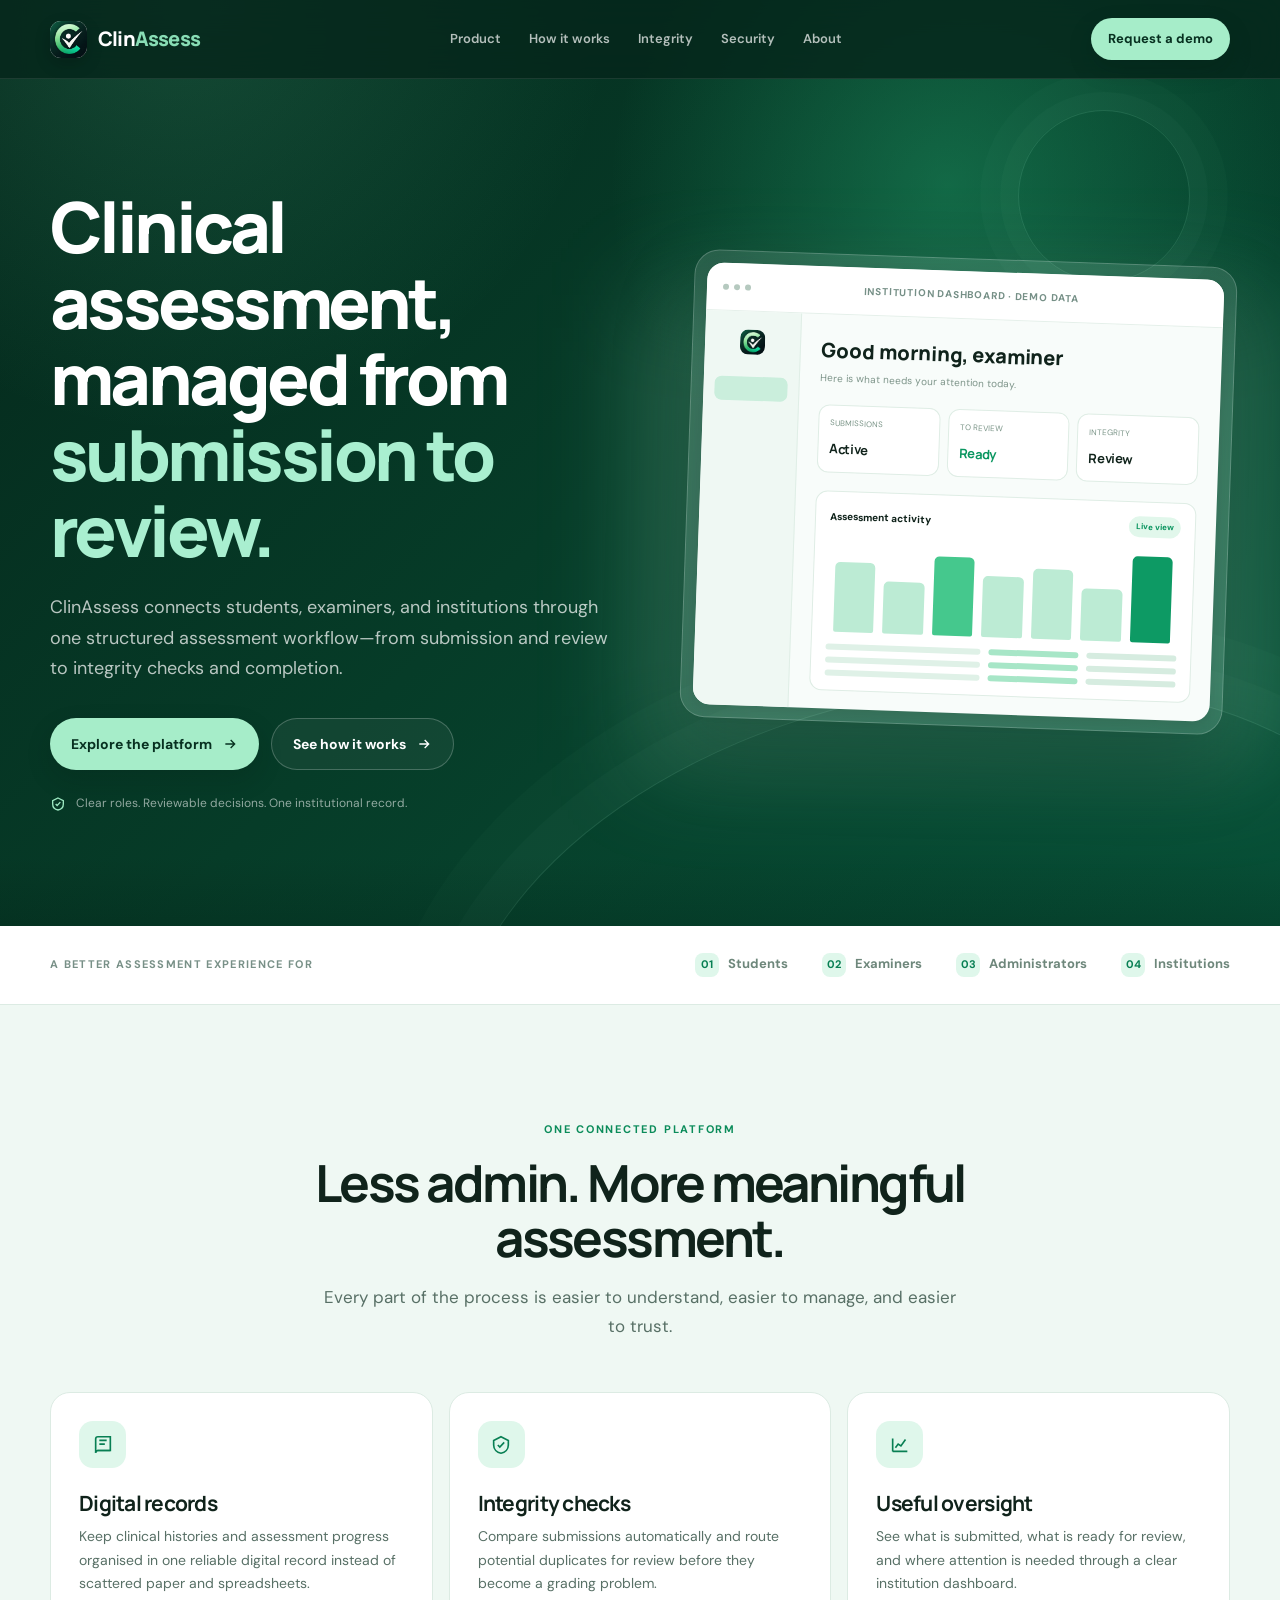
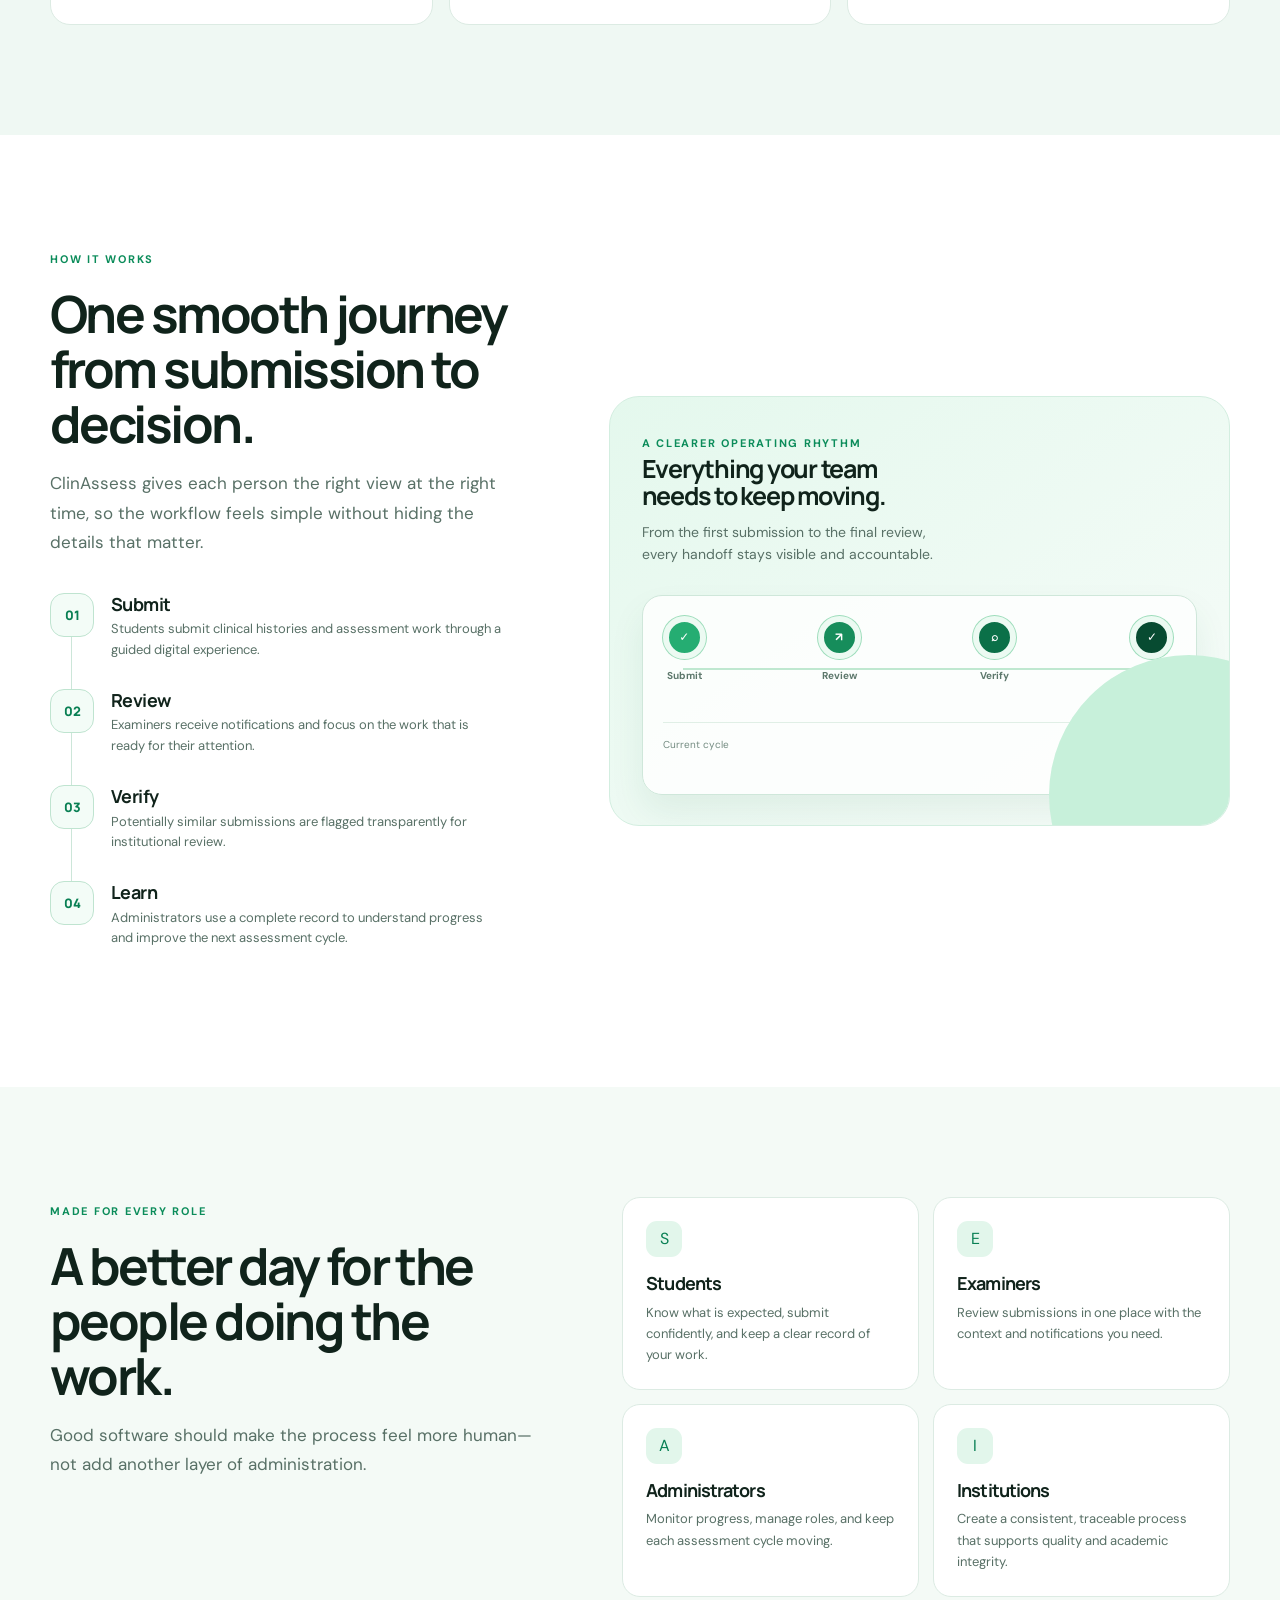
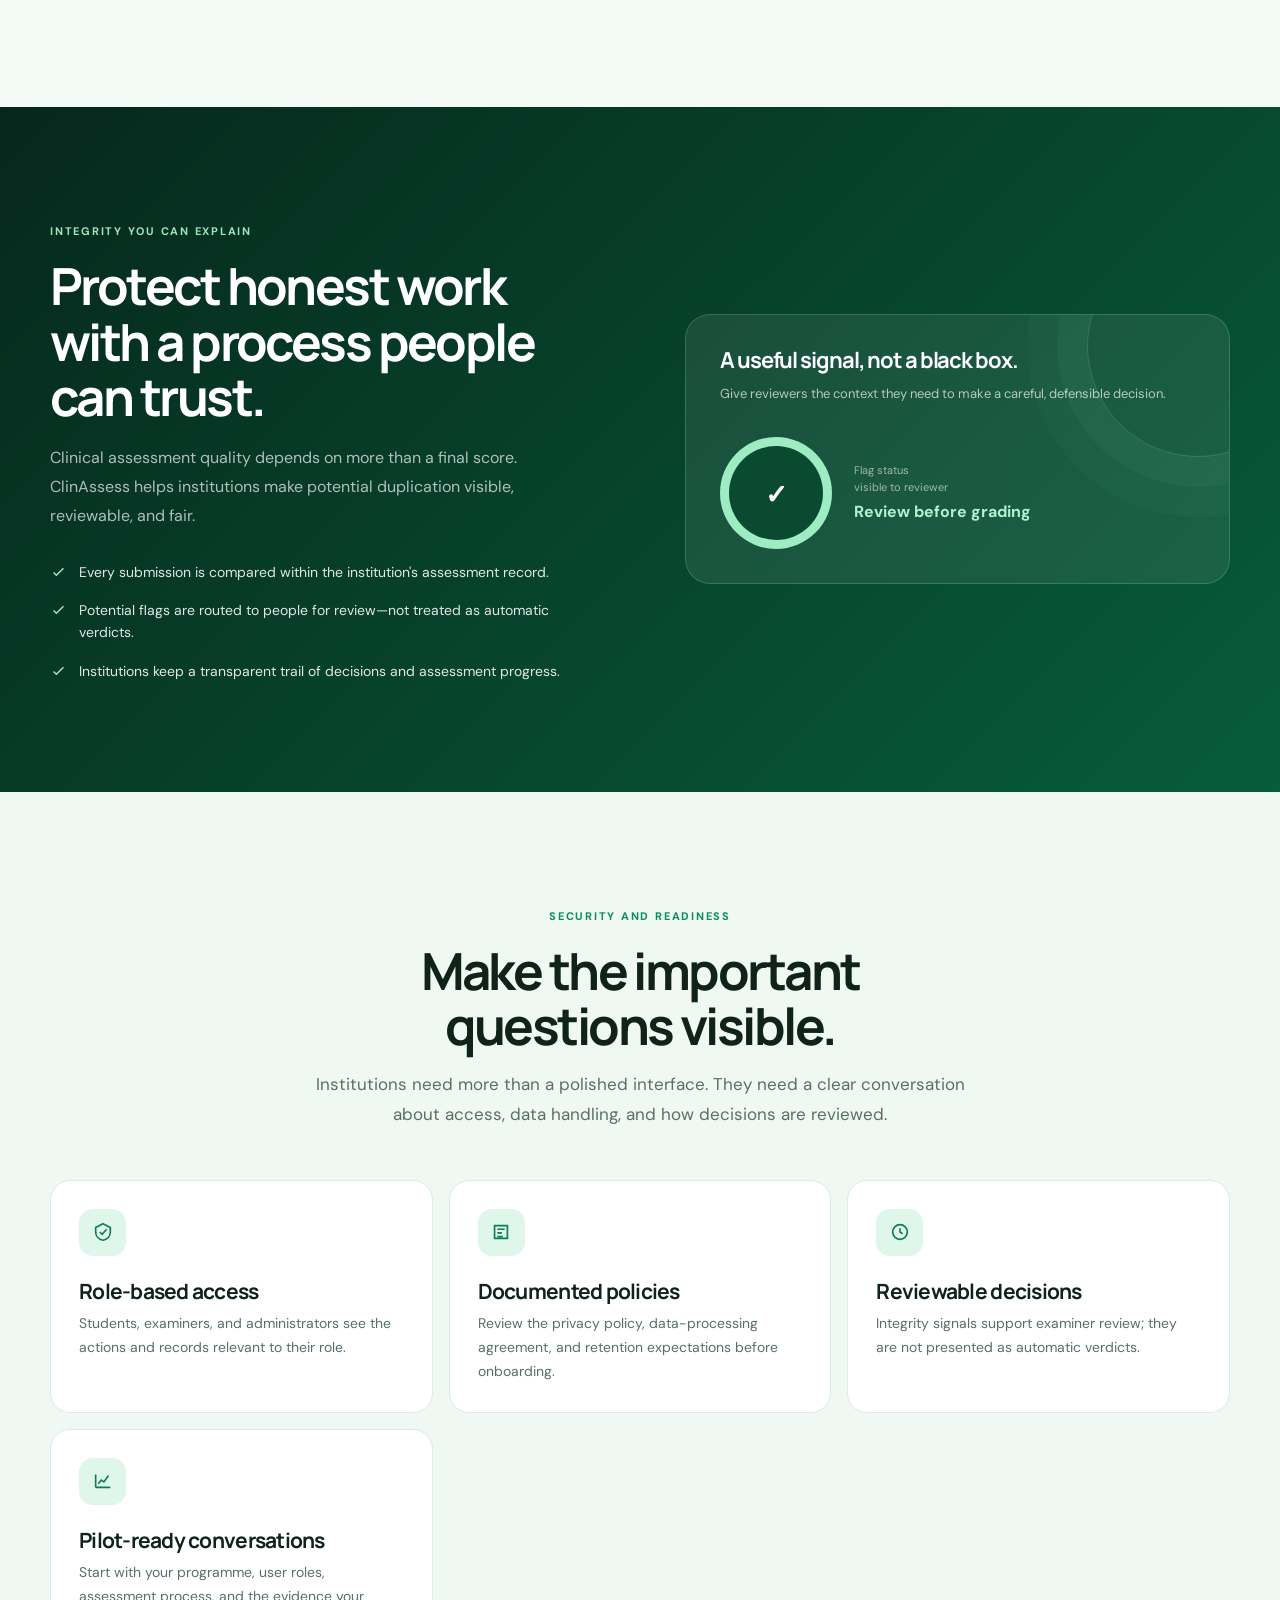
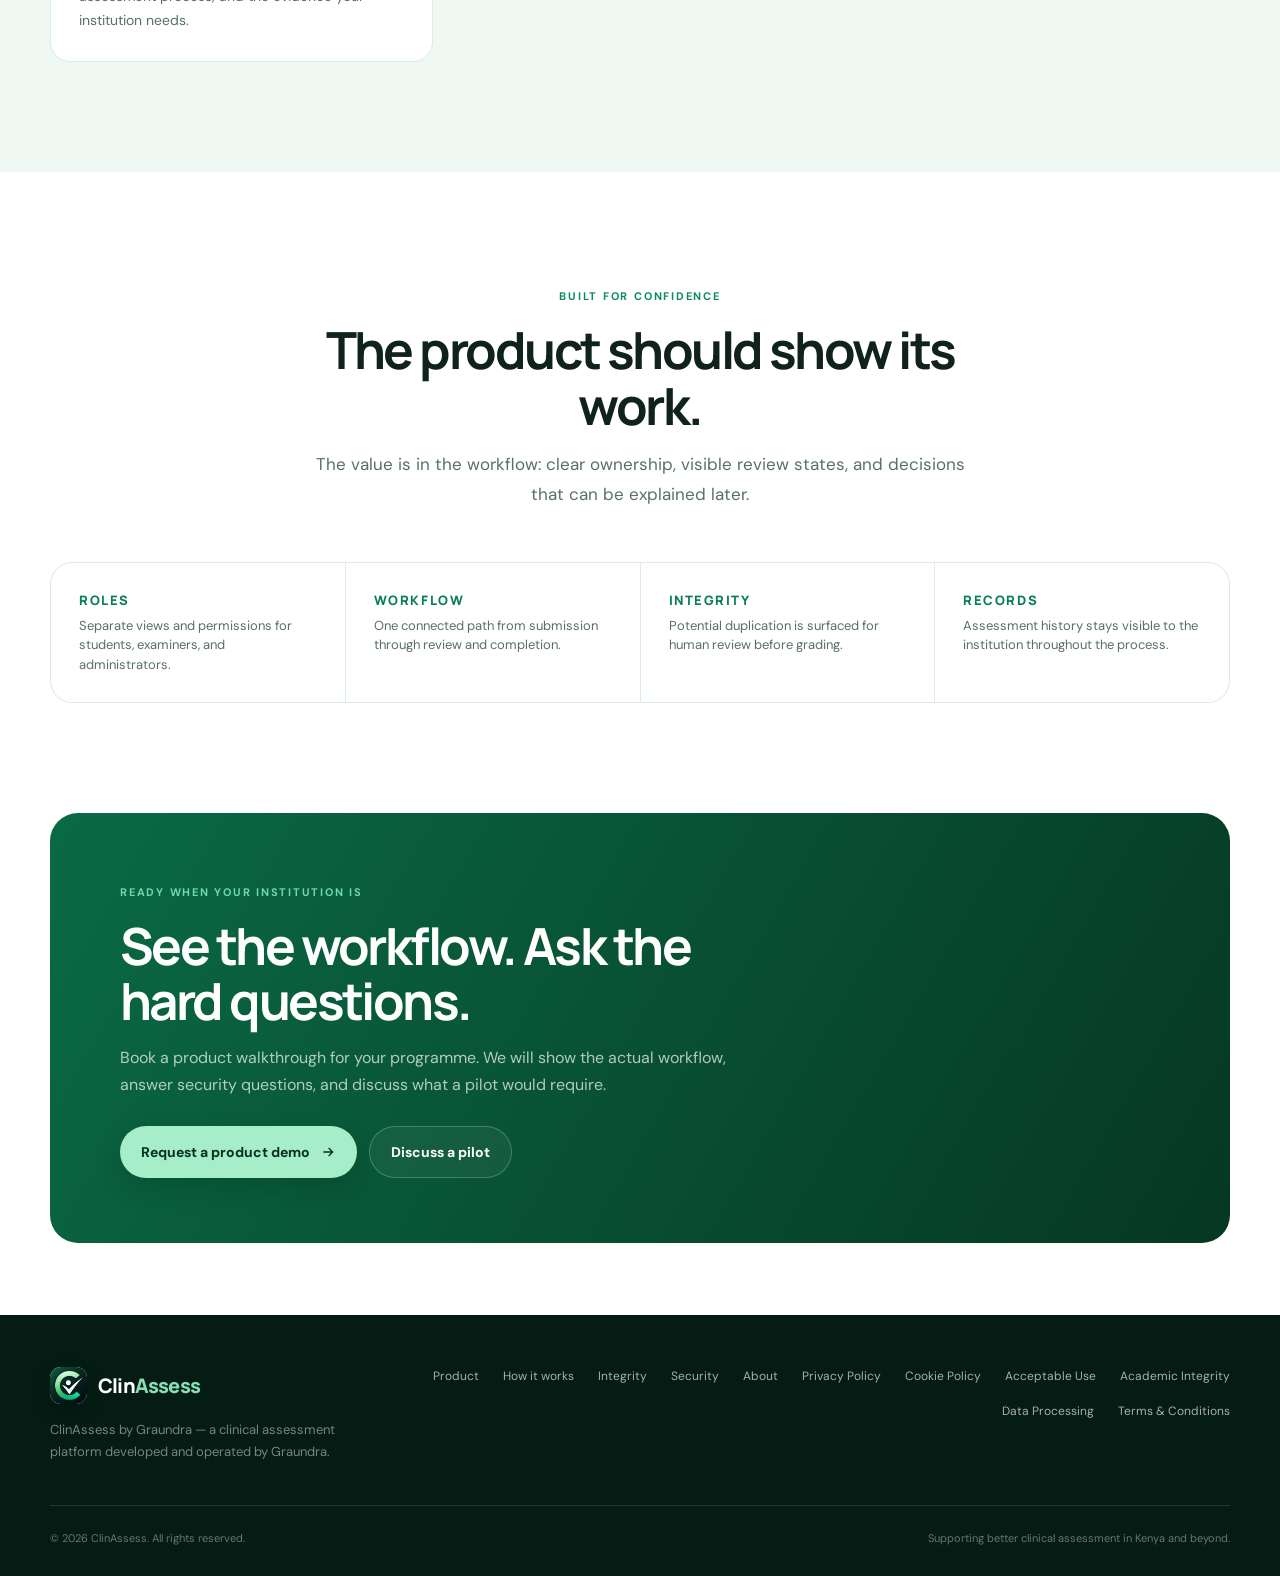
==== index.html @ c193cfe1 "Tighten CTA and clarify ClinAssess ownership" ====
<!doctype html>
<html lang="en">
<head>
  <meta charset="utf-8">
  <meta name="viewport" content="width=device-width, initial-scale=1">
  <meta name="theme-color" content="#06261b">
  <meta name="description" content="ClinAssess is a secure clinical assessment management system for institutions, examiners, and students.">
  <title>ClinAssess — Clinical assessment, managed with confidence</title>
  <link rel="preconnect" href="https://fonts.googleapis.com">
  <link rel="preconnect" href="https://fonts.gstatic.com" crossorigin>
  <link href="https://fonts.googleapis.com/css2?family=DM+Sans:wght@400;500;600;700&family=Manrope:wght@600;700;800&display=swap" rel="stylesheet">
  <style>
    :root{
      --ink:#10231b; --ink-soft:#587066; --green:#087f53; --green-dark:#06261b;
      --mint:#dff7eb; --mint-strong:#b9efd7; --cream:#f7fbf8; --paper:#ffffff;
      --line:#dcebe3; --orange:#f6a45b; --shadow:0 24px 70px rgba(6,38,27,.12);
      --max:1180px; --radius:24px;
    }
    *{box-sizing:border-box;margin:0;padding:0}
    html{scroll-behavior:smooth}
    body{font-family:'DM Sans',system-ui,sans-serif;color:var(--ink);background:var(--cream);line-height:1.6;-webkit-font-smoothing:antialiased;overflow-x:hidden}
    a{color:inherit;text-decoration:none} button{font:inherit} img{max-width:100%;display:block}
    .container{width:min(var(--max),calc(100% - 48px));margin:0 auto}
    .eyebrow{display:inline-flex;align-items:center;gap:9px;font-size:11px;line-height:1;font-weight:700;letter-spacing:.16em;text-transform:uppercase;color:#72d8ac}
    .eyebrow:before{display:none}
    .btn{display:inline-flex;align-items:center;justify-content:center;gap:10px;border:0;border-radius:999px;padding:14px 21px;font-size:14px;font-weight:700;cursor:pointer;transition:transform .2s ease,box-shadow .2s ease,background .2s ease}
    .btn:hover{transform:translateY(-2px)}
    .btn-primary{color:#073020;background:#a6edc9;box-shadow:0 10px 24px rgba(2,27,18,.18)}
    .btn-primary:hover{background:#c0f5da;box-shadow:0 14px 30px rgba(2,27,18,.24)}
    .btn-light{color:#0b3827;background:#fff;box-shadow:0 12px 28px rgba(2,27,18,.12)}
    .btn-light:hover{background:#effcf5}
    .btn-outline{color:#fff;border:1px solid rgba(255,255,255,.22);background:rgba(255,255,255,.05)}
    .btn-outline:hover{background:rgba(255,255,255,.12)}
    .arrow{width:16px;height:16px;transition:transform .2s ease}.btn:hover .arrow{transform:translateX(3px)}

    header{position:fixed;z-index:50;top:0;left:0;right:0;border-bottom:1px solid rgba(255,255,255,.09);background:rgba(6,38,27,.82);backdrop-filter:blur(18px);-webkit-backdrop-filter:blur(18px)}
    .nav{height:78px;display:flex;align-items:center;justify-content:space-between;gap:28px}
    .brand{display:flex;align-items:center;gap:11px;color:#fff;min-width:max-content}
    .brand-mark{width:37px;height:37px;border-radius:11px;overflow:hidden;background:#fff;box-shadow:0 6px 16px rgba(0,0,0,.18)}
    .brand-mark img{width:100%;height:100%;object-fit:cover}
    .brand-text{font-family:Manrope,sans-serif;font-size:20px;font-weight:800;letter-spacing:-.04em}
    .brand-text span{color:#88ddb5}
    .nav-links{display:flex;align-items:center;gap:28px;color:rgba(255,255,255,.7);font-size:13px;font-weight:600}
    .nav-links a{transition:color .15s ease}.nav-links a:hover{color:#fff}
    .nav-actions{display:flex;align-items:center;gap:12px}.nav-actions .btn{padding:11px 17px;font-size:13px}
    .menu-toggle{display:none;width:42px;height:42px;border:1px solid rgba(255,255,255,.16);border-radius:12px;background:transparent;color:#fff;cursor:pointer}

    .hero{position:relative;isolation:isolate;padding:170px 0 112px;min-height:730px;color:#fff;background:radial-gradient(circle at 74% 20%,rgba(36,166,111,.42),transparent 28%),radial-gradient(circle at 14% 0%,rgba(80,196,145,.2),transparent 30%),linear-gradient(135deg,#05271b 0%,#063c28 49%,#075037 100%);overflow:hidden}
    .hero:before{content:'';position:absolute;z-index:-1;inset:auto -12% -42% 35%;height:620px;border-radius:50%;border:1px solid rgba(165,241,205,.15);box-shadow:0 0 0 36px rgba(165,241,205,.025),0 0 0 72px rgba(165,241,205,.02);transform:rotate(-12deg)}
    .hero:after{content:'';position:absolute;z-index:-1;top:110px;right:7%;width:170px;height:170px;border:1px solid rgba(165,241,205,.14);border-radius:50%;box-shadow:0 0 0 18px rgba(165,241,205,.025),0 0 0 38px rgba(165,241,205,.018)}
    .hero-grid{display:grid;grid-template-columns:1.02fr .98fr;align-items:center;gap:72px}
    .hero-copy{max-width:620px}.hero-copy .pill{margin-bottom:26px}
    h1,h2,h3{font-family:Manrope,sans-serif;letter-spacing:-.05em;line-height:1.08}
    h1{margin:18px 0 24px;font-size:clamp(44px,5.5vw,76px);font-weight:800}
    .hero-copy h1 em{font-style:normal;color:#a9efd0}
    .hero-copy p{max-width:560px;color:rgba(255,255,255,.72);font-size:18px;line-height:1.7}
    .hero-actions{display:flex;flex-wrap:wrap;gap:12px;margin-top:34px}
    .hero-note{display:flex;align-items:center;gap:10px;margin-top:24px;color:rgba(255,255,255,.56);font-size:12px}.hero-note svg{color:#9de9c2}

    .dashboard-wrap{position:relative}.dashboard-glow{position:absolute;inset:8% -8% -8%;background:rgba(149,241,198,.25);filter:blur(50px);z-index:-1}
    .dashboard{position:relative;border:1px solid rgba(255,255,255,.2);border-radius:25px;padding:12px;background:rgba(255,255,255,.1);box-shadow:0 34px 80px rgba(0,0,0,.22);transform:rotate(2deg)}
    .dashboard-inner{border-radius:17px;overflow:hidden;background:#f8fcfa;color:var(--ink);box-shadow:0 4px 16px rgba(0,0,0,.12)}
    .dash-top{height:48px;display:flex;align-items:center;justify-content:space-between;padding:0 16px;background:#fff;border-bottom:1px solid #e5f0ea}.dash-dots{display:flex;gap:5px}.dash-dots i{width:6px;height:6px;border-radius:50%;background:#b5c9bf}.dash-title{font-size:10px;font-weight:700;color:#769087;letter-spacing:.08em;text-transform:uppercase}
    .dash-content{display:grid;grid-template-columns:96px 1fr;min-height:350px}.dash-side{padding:18px 11px;background:#eff8f3;border-right:1px solid #e0eee6}.dash-side .mini-logo{height:25px;width:25px;border-radius:8px;overflow:hidden;margin:0 auto 22px}.dash-side .mini-logo img{width:100%;height:100%;object-fit:cover}.dash-nav{display:grid;gap:8px}.dash-nav span{height:24px;border-radius:7px;background:transparent}.dash-nav span:first-child{background:#caeedc}.dash-main{padding:20px 20px 18px}.dash-greeting{font-family:Manrope;font-size:20px;font-weight:800;margin-bottom:4px}.dash-sub{font-size:10px;color:#7d9489}.dash-stats{display:grid;grid-template-columns:repeat(3,1fr);gap:8px;margin:18px 0}.dash-stat{padding:11px;border:1px solid #dfede5;border-radius:11px;background:#fff}.dash-stat small{display:block;font-size:8px;color:#7b9588;margin-bottom:6px}.dash-stat b{font-family:Manrope;font-size:20px}.dash-stat b.word{font-size:13px;letter-spacing:-.03em}.dash-stat b.green{color:#0a9660}.dash-panel{padding:14px;border:1px solid #dfede5;border-radius:12px;background:#fff}.panel-head{display:flex;justify-content:space-between;align-items:center;font-size:10px;font-weight:800}.panel-head span{font-size:8px;color:#0b9560;background:#e1f7eb;padding:4px 7px;border-radius:99px}.bar-chart{height:105px;display:flex;align-items:end;gap:9px;padding:15px 7px 0}.bar-chart i{display:block;flex:1;border-radius:5px 5px 2px 2px;background:#bcebd4}.bar-chart i:nth-child(2),.bar-chart i:nth-child(6){height:58%}.bar-chart i:nth-child(1),.bar-chart i:nth-child(5){height:78%}.bar-chart i:nth-child(3){height:88%;background:#45c88d}.bar-chart i:nth-child(4){height:68%}.bar-chart i:nth-child(7){height:96%;background:#0d9a64}.dash-table{display:grid;gap:7px;margin-top:12px}.dash-row{display:grid;grid-template-columns:1.2fr .7fr .7fr;gap:8px;align-items:center;font-size:8px;color:#6b8277}.dash-row b{height:6px;border-radius:99px;background:#dff1e7}.dash-row b:nth-child(2){background:#a7e6c7}.dash-row b:nth-child(3){background:#d6ece0}
    .hero-bottom{position:absolute;bottom:0;left:0;right:0;height:70px;background:linear-gradient(180deg,transparent,rgba(1,21,13,.2));pointer-events:none}

    .trust{padding:27px 0;background:#fff;border-bottom:1px solid var(--line)}.trust-row{display:flex;align-items:center;justify-content:space-between;gap:24px}.trust-label{font-size:11px;color:#789087;font-weight:700;letter-spacing:.12em;text-transform:uppercase}.trust-items{display:flex;align-items:center;gap:34px;color:#6e877b;font-size:13px;font-weight:700}.trust-item{display:flex;align-items:center;gap:9px}.trust-item span{width:24px;height:24px;border-radius:8px;display:grid;place-items:center;background:var(--mint);color:var(--green);font-size:11px}

    section{padding:110px 0}.section-head{max-width:650px}.section-head.center{margin:0 auto;text-align:center}.section-head h2{margin:15px 0 17px;font-size:clamp(34px,4vw,54px)}.section-head p{color:var(--ink-soft);font-size:17px;line-height:1.75}
    .soft-section{background:#eff8f3}.feature-grid{display:grid;grid-template-columns:repeat(3,1fr);gap:16px;margin-top:50px}.feature-card{padding:28px;border:1px solid var(--line);border-radius:20px;background:#fff;transition:transform .2s ease,box-shadow .2s ease}.feature-card:hover{transform:translateY(-5px);box-shadow:var(--shadow)}.icon-box{width:47px;height:47px;display:grid;place-items:center;border-radius:14px;background:var(--mint);color:var(--green);margin-bottom:24px}.feature-card h3{font-size:21px;margin-bottom:10px;letter-spacing:-.035em}.feature-card p{color:var(--ink-soft);font-size:14px;line-height:1.7}

    .workflow{background:#fff}.workflow-layout{display:grid;grid-template-columns:.86fr 1.14fr;gap:90px;align-items:center}.step-list{display:grid;gap:0;margin-top:35px}.step{display:grid;grid-template-columns:44px 1fr;gap:17px;position:relative;padding:0 0 28px}.step:not(:last-child):before{content:'';position:absolute;top:44px;left:21px;width:1px;height:calc(100% - 28px);background:#cce6d9}.step-number{width:44px;height:44px;border:1px solid #bfe4d0;border-radius:14px;display:grid;place-items:center;color:var(--green);font-family:Manrope;font-size:13px;font-weight:800;background:#f3fcf7;z-index:1}.step h3{font-size:18px;letter-spacing:-.03em;margin:2px 0 5px}.step p{font-size:13px;color:var(--ink-soft);max-width:390px}.workflow-card{position:relative;min-height:430px;padding:32px;border-radius:30px;background:linear-gradient(145deg,#e4f8ed,#f7fcf9);border:1px solid #d3eee0;overflow:hidden}.workflow-card:after{content:'';position:absolute;width:280px;height:280px;border-radius:50%;right:-100px;bottom:-110px;background:#c7f0da}.workflow-card h3{font-size:25px;max-width:280px;position:relative;z-index:1}.workflow-card p{max-width:315px;color:var(--ink-soft);font-size:14px;position:relative;z-index:1;margin-top:12px}.process-visual{position:absolute;left:32px;right:32px;bottom:30px;height:200px;border:1px solid #cfe7da;border-radius:20px;background:rgba(255,255,255,.82);padding:20px;box-shadow:0 18px 35px rgba(28,106,69,.08)}.process-line{position:absolute;left:40px;right:40px;top:72px;height:2px;background:#bfe8d0}.process-nodes{display:flex;justify-content:space-between;position:relative}.process-node{display:grid;justify-items:center;gap:9px;font-size:10px;font-weight:700;color:#5c776b}.node-dot{width:43px;height:43px;border-radius:50%;border:6px solid #ecfaf2;background:#25ad72;box-shadow:0 0 0 1px #9dddbb;display:grid;place-items:center;color:#fff;font-size:12px}.process-node:nth-child(2) .node-dot{background:#168d5b}.process-node:nth-child(3) .node-dot{background:#0b7048}.process-node:nth-child(4) .node-dot{background:#074b31}.process-note{display:flex;justify-content:space-between;gap:10px;margin-top:38px;padding-top:14px;border-top:1px solid #e0efe6;color:#738b80;font-size:10px}.process-note b{color:#0c8858}

    .roles{background:#f4faf6}.role-layout{display:grid;grid-template-columns:.9fr 1.1fr;gap:75px;align-items:start}.role-grid{display:grid;grid-template-columns:repeat(2,1fr);gap:14px}.role-card{padding:23px;border-radius:18px;background:#fff;border:1px solid var(--line)}.role-card .role-icon{width:36px;height:36px;border-radius:11px;display:grid;place-items:center;background:#e2f6eb;color:var(--green);margin-bottom:17px}.role-card h3{font-size:18px;margin-bottom:8px}.role-card p{font-size:13px;color:var(--ink-soft);line-height:1.65}

    .integrity{color:#fff;background:linear-gradient(135deg,#06281c,#075c3c)}.integrity .eyebrow{color:#9ce8bd}.integrity-layout{display:grid;grid-template-columns:1fr 1fr;gap:90px;align-items:center}.integrity h2{font-size:clamp(35px,4vw,55px);margin:16px 0 20px}.integrity p{color:rgba(255,255,255,.68);font-size:16px;line-height:1.8}.check-list{display:grid;gap:16px;margin-top:30px}.check-list li{display:flex;align-items:flex-start;gap:12px;color:rgba(255,255,255,.88);font-size:14px}.check-list svg{flex:0 0 auto;color:#9eebc1;margin-top:3px}.integrity-card{position:relative;padding:34px;border:1px solid rgba(178,241,207,.2);border-radius:25px;background:rgba(255,255,255,.08);overflow:hidden}.integrity-card:before{content:'';position:absolute;right:-80px;top:-80px;width:220px;height:220px;border:1px solid rgba(178,241,207,.2);border-radius:50%;box-shadow:0 0 0 30px rgba(178,241,207,.035),0 0 0 60px rgba(178,241,207,.025)}.integrity-card h3{font-size:22px;position:relative}.integrity-card p{font-size:13px;margin-top:9px;position:relative}.integrity-score{display:flex;align-items:center;gap:22px;margin-top:32px;position:relative}.score-ring{width:112px;height:112px;border-radius:50%;display:grid;place-items:center;background:#9eecc2;position:relative}.score-ring:after{content:'';position:absolute;inset:9px;border-radius:50%;background:#0a4a31}.score-ring b{position:relative;z-index:1;font:800 27px Manrope}.integrity-score small{display:block;color:rgba(255,255,255,.58);font-size:11px;line-height:1.5}.integrity-score strong{display:block;color:#b4f1d1;font-size:16px;margin-top:4px}

    .stats{background:#fff}.stats-grid{display:grid;grid-template-columns:repeat(4,1fr);gap:1px;margin-top:52px;border:1px solid var(--line);border-radius:22px;overflow:hidden;background:var(--line)}.stat{padding:28px;background:#fff}.stat b{display:block;font:800 35px Manrope;color:var(--green);letter-spacing:-.06em;margin-bottom:7px}.stat b.stat-label{font-size:13px;letter-spacing:.12em}.stat span{display:block;color:var(--ink-soft);font-size:13px;line-height:1.5}
    .cta{padding:0 0 110px;background:#fff}.cta-panel{position:relative;overflow:hidden;border-radius:28px;padding:65px 70px;background:linear-gradient(120deg,#0a6a45,#063723);color:#fff}.cta-panel:after{content:'';position:absolute;width:400px;height:400px;border-radius:50%;right:-120px;top:-230px;border:1px solid rgba(166,239,202,.2);box-shadow:0 0 0 35px rgba(166,239,202,.03),0 0 0 70px rgba(166,239,202,.025)}.cta-content{position:relative;z-index:1;max-width:640px}.cta h2{font-size:clamp(34px,4vw,54px);margin:14px 0 16px}.cta p{color:rgba(255,255,255,.69);font-size:16px;line-height:1.7}.cta .hero-actions{margin-top:27px}

    footer{padding:52px 0 28px;color:rgba(255,255,255,.65);background:#041c13}.footer-top{display:flex;align-items:flex-start;justify-content:space-between;gap:40px;padding-bottom:42px;border-bottom:1px solid rgba(255,255,255,.12)}.footer-brand{max-width:285px}.footer-brand .brand{margin-bottom:15px}.footer-brand p{font-size:13px;line-height:1.7;color:rgba(255,255,255,.46)}.footer-links{display:flex;flex-wrap:wrap;justify-content:flex-end;gap:16px 24px;font-size:12px}.footer-links a:hover{color:#fff}.footer-bottom{display:flex;justify-content:space-between;gap:20px;padding-top:24px;font-size:11px;color:rgba(255,255,255,.4)}

    .modal-backdrop{position:fixed;z-index:100;inset:0;display:none;align-items:center;justify-content:center;padding:20px;background:rgba(1,13,8,.72);backdrop-filter:blur(8px)}.modal-backdrop.open{display:flex}.modal{width:min(480px,100%);padding:30px;border-radius:25px;background:#fff;box-shadow:0 30px 90px rgba(0,0,0,.3);position:relative}.modal-close{position:absolute;right:17px;top:17px;width:32px;height:32px;border:0;border-radius:50%;background:#eef6f1;color:#527466;cursor:pointer}.modal h2{font-size:27px;padding-right:30px}.modal-sub{color:var(--ink-soft);font-size:13px;margin-top:8px}.inst-list{list-style:none;display:grid;gap:10px;margin-top:22px}.inst-option{display:flex;align-items:center;gap:13px;width:100%;padding:13px;border:1px solid var(--line);border-radius:15px;background:#fff;text-align:left;cursor:pointer;transition:border-color .2s,box-shadow .2s,transform .2s}.inst-option:hover{border-color:#8cd7b0;box-shadow:0 10px 25px rgba(12,127,83,.12);transform:translateY(-2px)}.inst-logo{width:44px;height:44px;border-radius:12px;overflow:hidden;background:var(--mint);flex:0 0 auto}.inst-logo img{width:100%;height:100%;object-fit:cover}.inst-info{display:grid;gap:3px;flex:1}.inst-name{font-weight:800;font-size:14px}.inst-meta{font-size:11px;color:var(--ink-soft)}.pilot{width:max-content;padding:3px 7px;border-radius:99px;background:#e3f8ec;color:#0b8656;font-size:9px;font-weight:800;letter-spacing:.04em;text-transform:uppercase}.inst-arrow{color:#5c8773}.modal-note{margin-top:17px;color:#8a9d94;font-size:11px;line-height:1.5}
    .reveal{opacity:0;transform:translateY(18px);transition:opacity .7s ease,transform .7s ease}.reveal.visible{opacity:1;transform:none}
    @media (max-width:900px){.nav-links{gap:16px}.hero-grid,.workflow-layout,.role-layout,.integrity-layout{grid-template-columns:1fr;gap:55px}.hero{padding-top:145px}.hero-copy{max-width:700px}.dashboard{max-width:680px;margin:0 auto}.role-layout{gap:35px}.integrity-card{max-width:650px}.stats-grid{grid-template-columns:repeat(2,1fr)}}
    @media (max-width:700px){.container{width:min(var(--max),calc(100% - 34px))}.nav{height:70px}.nav-links,.nav-actions{display:none}.menu-toggle{display:grid;place-items:center}.nav.open .nav-links{display:grid;position:absolute;left:17px;right:17px;top:78px;padding:18px;border-radius:18px;background:#073622;border:1px solid rgba(255,255,255,.14);box-shadow:0 22px 42px rgba(0,0,0,.22)}.nav.open .nav-actions{display:flex;position:absolute;left:17px;right:17px;top:243px;padding:0 18px 18px;border-radius:0 0 18px 18px;background:#073622;border:1px solid rgba(255,255,255,.14);border-top:0}.hero{padding:124px 0 80px;min-height:0}.hero-copy p{font-size:16px}.hero-actions{display:grid}.hero-actions .btn{width:100%}.dashboard{transform:none;padding:7px}.dash-content{grid-template-columns:66px 1fr;min-height:270px}.dash-side{padding:14px 8px}.dash-main{padding:14px}.dash-greeting{font-size:15px}.dash-stats{margin:12px 0}.dash-stat{padding:8px}.dash-stat b{font-size:15px}.bar-chart{height:78px;gap:5px}.process-visual{left:16px;right:16px;padding:13px}.workflow-card{min-height:405px;padding:24px}.feature-grid,.role-grid{grid-template-columns:1fr}.feature-grid{margin-top:32px}.trust-row{align-items:flex-start;flex-direction:column}.trust-items{flex-wrap:wrap;gap:14px 22px}.trust{padding:22px 0}.section-head p{font-size:15px}.section-head h2{font-size:36px}.workflow-layout,.integrity-layout{gap:35px}.stats-grid{grid-template-columns:1fr 1fr}.stat{padding:20px}.stat b{font-size:28px}.cta{padding-bottom:75px}.cta-panel{padding:38px 25px}.footer-top,.footer-bottom{flex-direction:column}.footer-links{justify-content:flex-start}.footer-bottom{gap:9px}.modal{padding:25px}.integrity-score{gap:15px}}
  .cta-panel:after{display:none}.cta-panel,.cta-content{min-height:0}.cta{padding-bottom:72px}
  </style>
</head>
<body>
  <header>
    <nav class="nav container" id="siteNav">
      <a class="brand" href="/" aria-label="ClinAssess home">
        <span class="brand-mark"><img src="cms-logo.jpg" alt=""></span>
        <span class="brand-text">Clin<span>Assess</span></span>
      </a>
      <div class="nav-links" aria-label="Primary navigation">
        <a href="/product">Product</a><a href="/how-it-works">How it works</a><a href="/integrity">Integrity</a><a href="/security">Security</a><a href="/about">About</a>
      </div>
      <div class="nav-actions"><a class="btn btn-primary" href="mailto:hello@graundra.com?subject=ClinAssess%20-%20Request%20Access">Request a demo</a></div>
      <button class="menu-toggle" id="menuToggle" aria-label="Open navigation" aria-expanded="false"><svg width="20" height="20" viewBox="0 0 24 24" fill="none" stroke="currentColor" stroke-width="2"><path d="M4 7h16M4 12h16M4 17h16"/></svg></button>
    </nav>
  </header>

  <main>
    <section class="hero">
      <div class="container hero-grid">
        <div class="hero-copy reveal">
          <h1>Clinical assessment, managed from <em>submission to review.</em></h1>
          <p>ClinAssess connects students, examiners, and institutions through one structured assessment workflow—from submission and review to integrity checks and completion.</p>
          <div class="hero-actions"><a class="btn btn-primary" href="/product">Explore the platform <svg class="arrow" viewBox="0 0 24 24" fill="none" stroke="currentColor" stroke-width="2"><path d="M5 12h13M13 6l6 6-6 6"/></svg></a><a class="btn btn-outline" href="/how-it-works">See how it works <svg class="arrow" viewBox="0 0 24 24" fill="none" stroke="currentColor" stroke-width="2"><path d="M5 12h13M13 6l6 6-6 6"/></svg></a></div>
          <div class="hero-note"><svg width="16" height="16" viewBox="0 0 24 24" fill="none" stroke="currentColor" stroke-width="2"><path d="M12 3l8 4v5c0 4.8-3.4 8.2-8 9-4.6-.8-8-4.2-8-9V7l8-4Z"/><path d="m8.5 12 2.2 2.2 4.8-5"/></svg> Clear roles. Reviewable decisions. One institutional record.</div>
        </div>
        <div class="dashboard-wrap reveal">
          <div class="dashboard-glow"></div>
          <div class="dashboard"><div class="dashboard-inner">
            <div class="dash-top"><div class="dash-dots"><i></i><i></i><i></i></div><div class="dash-title">Institution dashboard · Demo data</div><span style="width:16px"></span></div>
            <div class="dash-content"><aside class="dash-side"><div class="mini-logo"><img src="cms-logo.jpg" alt=""></div><div class="dash-nav"><span></span><span></span><span></span><span></span><span></span></div></aside>
              <div class="dash-main"><div class="dash-greeting">Good morning, examiner</div><div class="dash-sub">Here is what needs your attention today.</div><div class="dash-stats"><div class="dash-stat"><small>SUBMISSIONS</small><b class="word">Active</b></div><div class="dash-stat"><small>TO REVIEW</small><b class="green word">Ready</b></div><div class="dash-stat"><small>INTEGRITY</small><b class="word">Review</b></div></div><div class="dash-panel"><div class="panel-head">Assessment activity <span>Live view</span></div><div class="bar-chart"><i></i><i></i><i></i><i></i><i></i><i></i><i></i></div><div class="dash-table"><div class="dash-row"><b></b><b></b><b></b></div><div class="dash-row"><b></b><b></b><b></b></div><div class="dash-row"><b></b><b></b><b></b></div></div></div></div>
            </div>
          </div></div>
        </div>
      </div><div class="hero-bottom"></div>
    </section>

    <div class="trust"><div class="container trust-row"><span class="trust-label">A better assessment experience for</span><div class="trust-items"><div class="trust-item"><span>01</span> Students</div><div class="trust-item"><span>02</span> Examiners</div><div class="trust-item"><span>03</span> Administrators</div><div class="trust-item"><span>04</span> Institutions</div></div></div></div>

    <section class="soft-section" id="platform"><div class="container"><div class="section-head center reveal"><span class="eyebrow" style="color:#0b8c5a">One connected platform</span><h2>Less admin. More meaningful assessment.</h2><p>Every part of the process is easier to understand, easier to manage, and easier to trust.</p></div><div class="feature-grid">
      <article class="feature-card reveal"><div class="icon-box"><svg width="22" height="22" viewBox="0 0 24 24" fill="none" stroke="currentColor" stroke-width="1.8"><path d="M4 5.5A2.5 2.5 0 0 1 6.5 3H20v15H6.5A2.5 2.5 0 0 0 4 20.5v-15Z"/><path d="M4 20.5A2.5 2.5 0 0 1 6.5 18H20M8 7h8M8 11h6"/></svg></div><h3>Digital records</h3><p>Keep clinical histories and assessment progress organised in one reliable digital record instead of scattered paper and spreadsheets.</p></article>
      <article class="feature-card reveal"><div class="icon-box"><svg width="22" height="22" viewBox="0 0 24 24" fill="none" stroke="currentColor" stroke-width="1.8"><path d="M12 3 20 7v5c0 4.8-3.4 8.2-8 9-4.6-.8-8-4.2-8-9V7l8-4Z"/><path d="m8.5 12 2.2 2.2 4.8-5"/></svg></div><h3>Integrity checks</h3><p>Compare submissions automatically and route potential duplicates for review before they become a grading problem.</p></article>
      <article class="feature-card reveal"><div class="icon-box"><svg width="22" height="22" viewBox="0 0 24 24" fill="none" stroke="currentColor" stroke-width="1.8"><path d="M4 19V5M4 19h16"/><path d="m7 15 3-4 3 2 5-7"/></svg></div><h3>Useful oversight</h3><p>See what is submitted, what is ready for review, and where attention is needed through a clear institution dashboard.</p></article>
    </div></div></section>

    <section class="workflow" id="workflow"><div class="container workflow-layout"><div class="reveal"><div class="section-head"><span class="eyebrow" style="color:#0b8c5a">How it works</span><h2>One smooth journey from submission to decision.</h2><p>ClinAssess gives each person the right view at the right time, so the workflow feels simple without hiding the details that matter.</p></div><div class="step-list"><div class="step"><div class="step-number">01</div><div><h3>Submit</h3><p>Students submit clinical histories and assessment work through a guided digital experience.</p></div></div><div class="step"><div class="step-number">02</div><div><h3>Review</h3><p>Examiners receive notifications and focus on the work that is ready for their attention.</p></div></div><div class="step"><div class="step-number">03</div><div><h3>Verify</h3><p>Potentially similar submissions are flagged transparently for institutional review.</p></div></div><div class="step"><div class="step-number">04</div><div><h3>Learn</h3><p>Administrators use a complete record to understand progress and improve the next assessment cycle.</p></div></div></div></div>
      <div class="workflow-card reveal"><span class="eyebrow" style="color:#0b8c5a">A clearer operating rhythm</span><h3>Everything your team needs to keep moving.</h3><p>From the first submission to the final review, every handoff stays visible and accountable.</p><div class="process-visual"><div class="process-line"></div><div class="process-nodes"><div class="process-node"><span class="node-dot">✓</span><span>Submit</span></div><div class="process-node"><span class="node-dot">↗</span><span>Review</span></div><div class="process-node"><span class="node-dot">⌕</span><span>Verify</span></div><div class="process-node"><span class="node-dot">✓</span><span>Complete</span></div></div><div class="process-note"><span>Current cycle</span><b>On track</b></div></div></div>
    </div></section>

    <section class="roles"><div class="container role-layout"><div class="section-head reveal"><span class="eyebrow" style="color:#0b8c5a">Made for every role</span><h2>A better day for the people doing the work.</h2><p>Good software should make the process feel more human—not add another layer of administration.</p></div><div class="role-grid"><article class="role-card reveal"><div class="role-icon">S</div><h3>Students</h3><p>Know what is expected, submit confidently, and keep a clear record of your work.</p></article><article class="role-card reveal"><div class="role-icon">E</div><h3>Examiners</h3><p>Review submissions in one place with the context and notifications you need.</p></article><article class="role-card reveal"><div class="role-icon">A</div><h3>Administrators</h3><p>Monitor progress, manage roles, and keep each assessment cycle moving.</p></article><article class="role-card reveal"><div class="role-icon">I</div><h3>Institutions</h3><p>Create a consistent, traceable process that supports quality and academic integrity.</p></article></div></div></section>

    <section class="integrity" id="integrity"><div class="container integrity-layout"><div class="reveal"><span class="eyebrow">Integrity you can explain</span><h2>Protect honest work with a process people can trust.</h2><p>Clinical assessment quality depends on more than a final score. ClinAssess helps institutions make potential duplication visible, reviewable, and fair.</p><ul class="check-list"><li><svg width="17" height="17" viewBox="0 0 24 24" fill="none" stroke="currentColor" stroke-width="2"><path d="m5 12 4 4L19 6"/></svg><span>Every submission is compared within the institution's assessment record.</span></li><li><svg width="17" height="17" viewBox="0 0 24 24" fill="none" stroke="currentColor" stroke-width="2"><path d="m5 12 4 4L19 6"/></svg><span>Potential flags are routed to people for review—not treated as automatic verdicts.</span></li><li><svg width="17" height="17" viewBox="0 0 24 24" fill="none" stroke="currentColor" stroke-width="2"><path d="m5 12 4 4L19 6"/></svg><span>Institutions keep a transparent trail of decisions and assessment progress.</span></li></ul></div><div class="integrity-card reveal"><h3>A useful signal, not a black box.</h3><p>Give reviewers the context they need to make a careful, defensible decision.</p><div class="integrity-score"><div class="score-ring"><b>✓</b></div><div><small>Flag status<br>visible to reviewer</small><strong>Review before grading</strong></div></div></div></div></section>

    <section class="soft-section" id="security"><div class="container"><div class="section-head center reveal"><span class="eyebrow" style="color:#0b8c5a">Security and readiness</span><h2>Make the important questions visible.</h2><p>Institutions need more than a polished interface. They need a clear conversation about access, data handling, and how decisions are reviewed.</p></div><div class="feature-grid"><article class="feature-card reveal"><div class="icon-box"><svg width="22" height="22" viewBox="0 0 24 24" fill="none" stroke="currentColor" stroke-width="1.8"><path d="M12 3 20 7v5c0 4.8-3.4 8.2-8 9-4.6-.8-8-4.2-8-9V7l8-4Z"/><path d="M8.5 12 11 14.5 16 9"/></svg></div><h3>Role-based access</h3><p>Students, examiners, and administrators see the actions and records relevant to their role.</p></article><article class="feature-card reveal"><div class="icon-box"><svg width="22" height="22" viewBox="0 0 24 24" fill="none" stroke="currentColor" stroke-width="1.8"><path d="M5 5h14v14H5z"/><path d="M8 9h8M8 13h5M8 17h6"/></svg></div><h3>Documented policies</h3><p>Review the privacy policy, data-processing agreement, and retention expectations before onboarding.</p></article><article class="feature-card reveal"><div class="icon-box"><svg width="22" height="22" viewBox="0 0 24 24" fill="none" stroke="currentColor" stroke-width="1.8"><circle cx="12" cy="12" r="8"/><path d="M12 8v4l3 2"/></svg></div><h3>Reviewable decisions</h3><p>Integrity signals support examiner review; they are not presented as automatic verdicts.</p></article><article class="feature-card reveal"><div class="icon-box"><svg width="22" height="22" viewBox="0 0 24 24" fill="none" stroke="currentColor" stroke-width="1.8"><path d="M4 19V5M4 19h16"/><path d="m7 15 3-4 3 2 5-7"/></svg></div><h3>Pilot-ready conversations</h3><p>Start with your programme, user roles, assessment process, and the evidence your institution needs.</p></article></div></div></section>

    <section class="stats"><div class="container"><div class="section-head center reveal"><span class="eyebrow" style="color:#0b8c5a">Built for confidence</span><h2>The product should show its work.</h2><p>The value is in the workflow: clear ownership, visible review states, and decisions that can be explained later.</p></div><div class="stats-grid"><div class="stat reveal"><b class="stat-label">ROLES</b><span>Separate views and permissions for students, examiners, and administrators.</span></div><div class="stat reveal"><b class="stat-label">WORKFLOW</b><span>One connected path from submission through review and completion.</span></div><div class="stat reveal"><b class="stat-label">INTEGRITY</b><span>Potential duplication is surfaced for human review before grading.</span></div><div class="stat reveal"><b class="stat-label">RECORDS</b><span>Assessment history stays visible to the institution throughout the process.</span></div></div></div></section>

    <section class="cta" id="pricing"><div class="container"><div class="cta-panel reveal"><div class="cta-content"><span class="eyebrow">Ready when your institution is</span><h2>See the workflow. Ask the hard questions.</h2><p>Book a product walkthrough for your programme. We will show the actual workflow, answer security questions, and discuss what a pilot would require.</p><div class="hero-actions"><a class="btn btn-primary" href="mailto:hello@graundra.com?subject=ClinAssess%20-%20Request%20Access">Request a product demo <svg class="arrow" viewBox="0 0 24 24" fill="none" stroke="currentColor" stroke-width="2"><path d="M5 12h13M13 6l6 6-6 6"/></svg></a><a class="btn btn-outline" href="mailto:hello@graundra.com?subject=ClinAssess%20-%20Pricing%20Enquiry">Discuss a pilot</a></div></div></div></div></section>
  </main>

  <footer><div class="container"><div class="footer-top"><div class="footer-brand"><a class="brand" href="/"><span class="brand-mark"><img src="cms-logo.jpg" alt=""></span><span class="brand-text">Clin<span>Assess</span></span></a><p>ClinAssess by Graundra — a clinical assessment platform developed and operated by Graundra.</p></div><div class="footer-links"><a href="/product">Product</a><a href="/how-it-works">How it works</a><a href="/integrity">Integrity</a><a href="/security">Security</a><a href="/about">About</a><a href="/privacy">Privacy Policy</a><a href="/cookies">Cookie Policy</a><a href="/acceptable-use">Acceptable Use</a><a href="/academic-integrity">Academic Integrity</a><a href="/dpa">Data Processing</a><a href="/terms">Terms &amp; Conditions</a></div></div><div class="footer-bottom"><span>© <span id="year"></span> ClinAssess. All rights reserved.</span><span>Supporting better clinical assessment in Kenya and beyond.</span></div></div></footer>


  <script>
    (function(){
      var nav=document.getElementById('siteNav'), menu=document.getElementById('menuToggle');
      menu.addEventListener('click',function(){var open=nav.classList.toggle('open');menu.setAttribute('aria-expanded',String(open));});
      nav.querySelectorAll('.nav-links a').forEach(function(link){link.addEventListener('click',function(){nav.classList.remove('open');menu.setAttribute('aria-expanded','false');});});
      document.getElementById('year').textContent=new Date().getFullYear();
      var observer=new IntersectionObserver(function(entries){entries.forEach(function(entry){if(entry.isIntersecting){entry.target.classList.add('visible');observer.unobserve(entry.target);}});},{threshold:.12});
      document.querySelectorAll('.reveal').forEach(function(item){observer.observe(item);});
    })();
  </script>
</body>
</html>
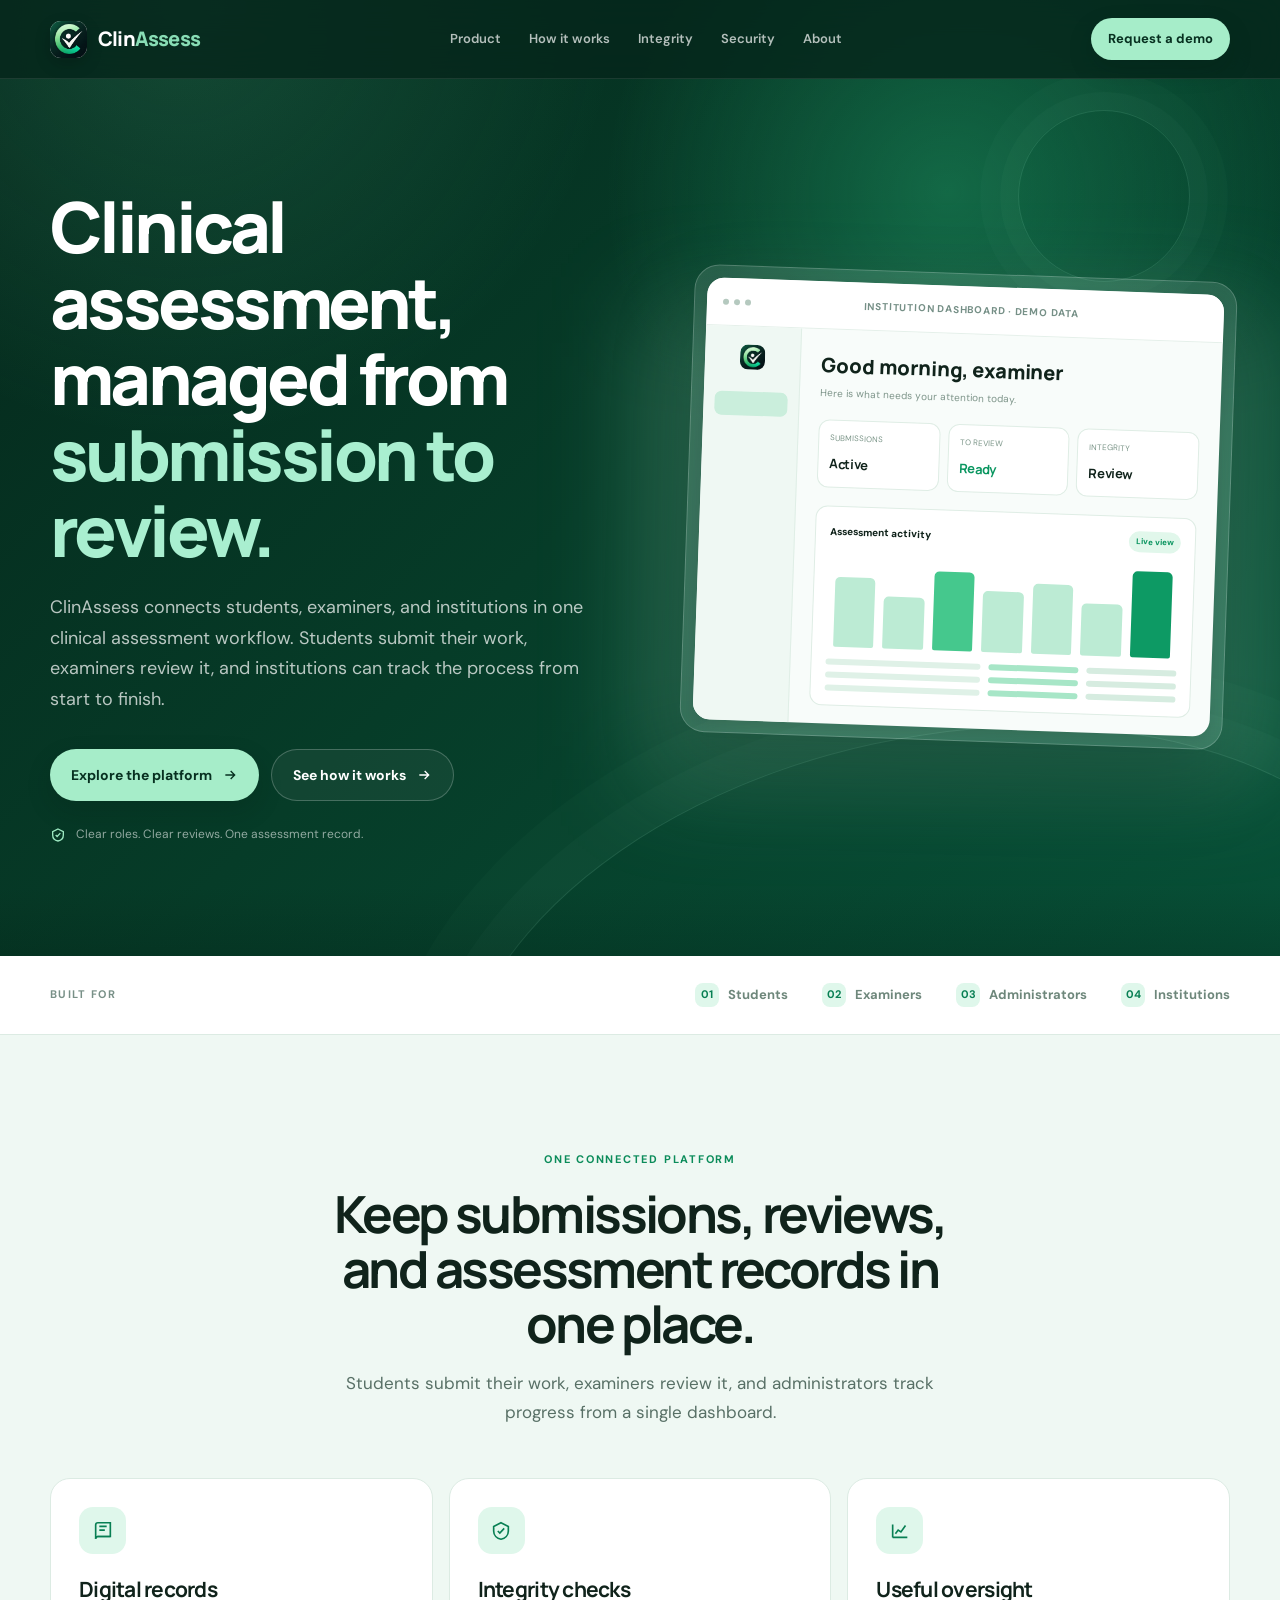
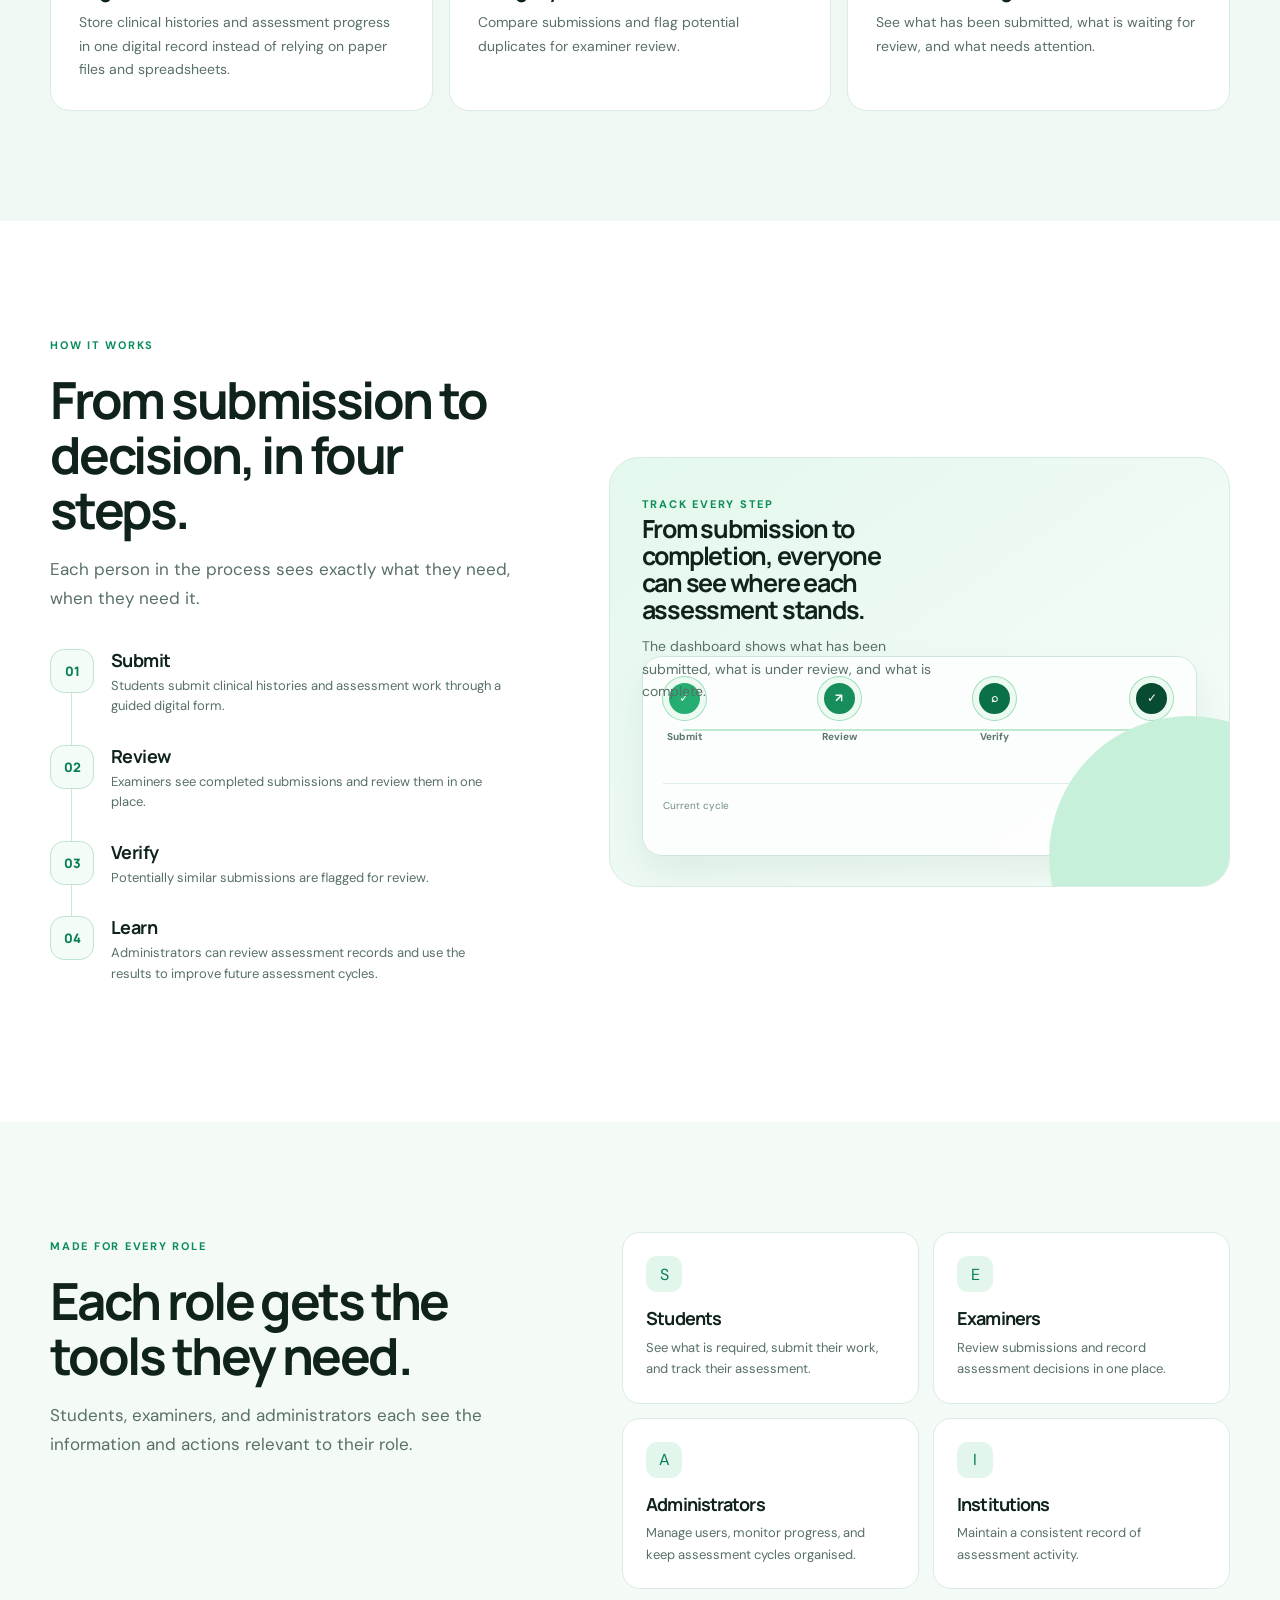
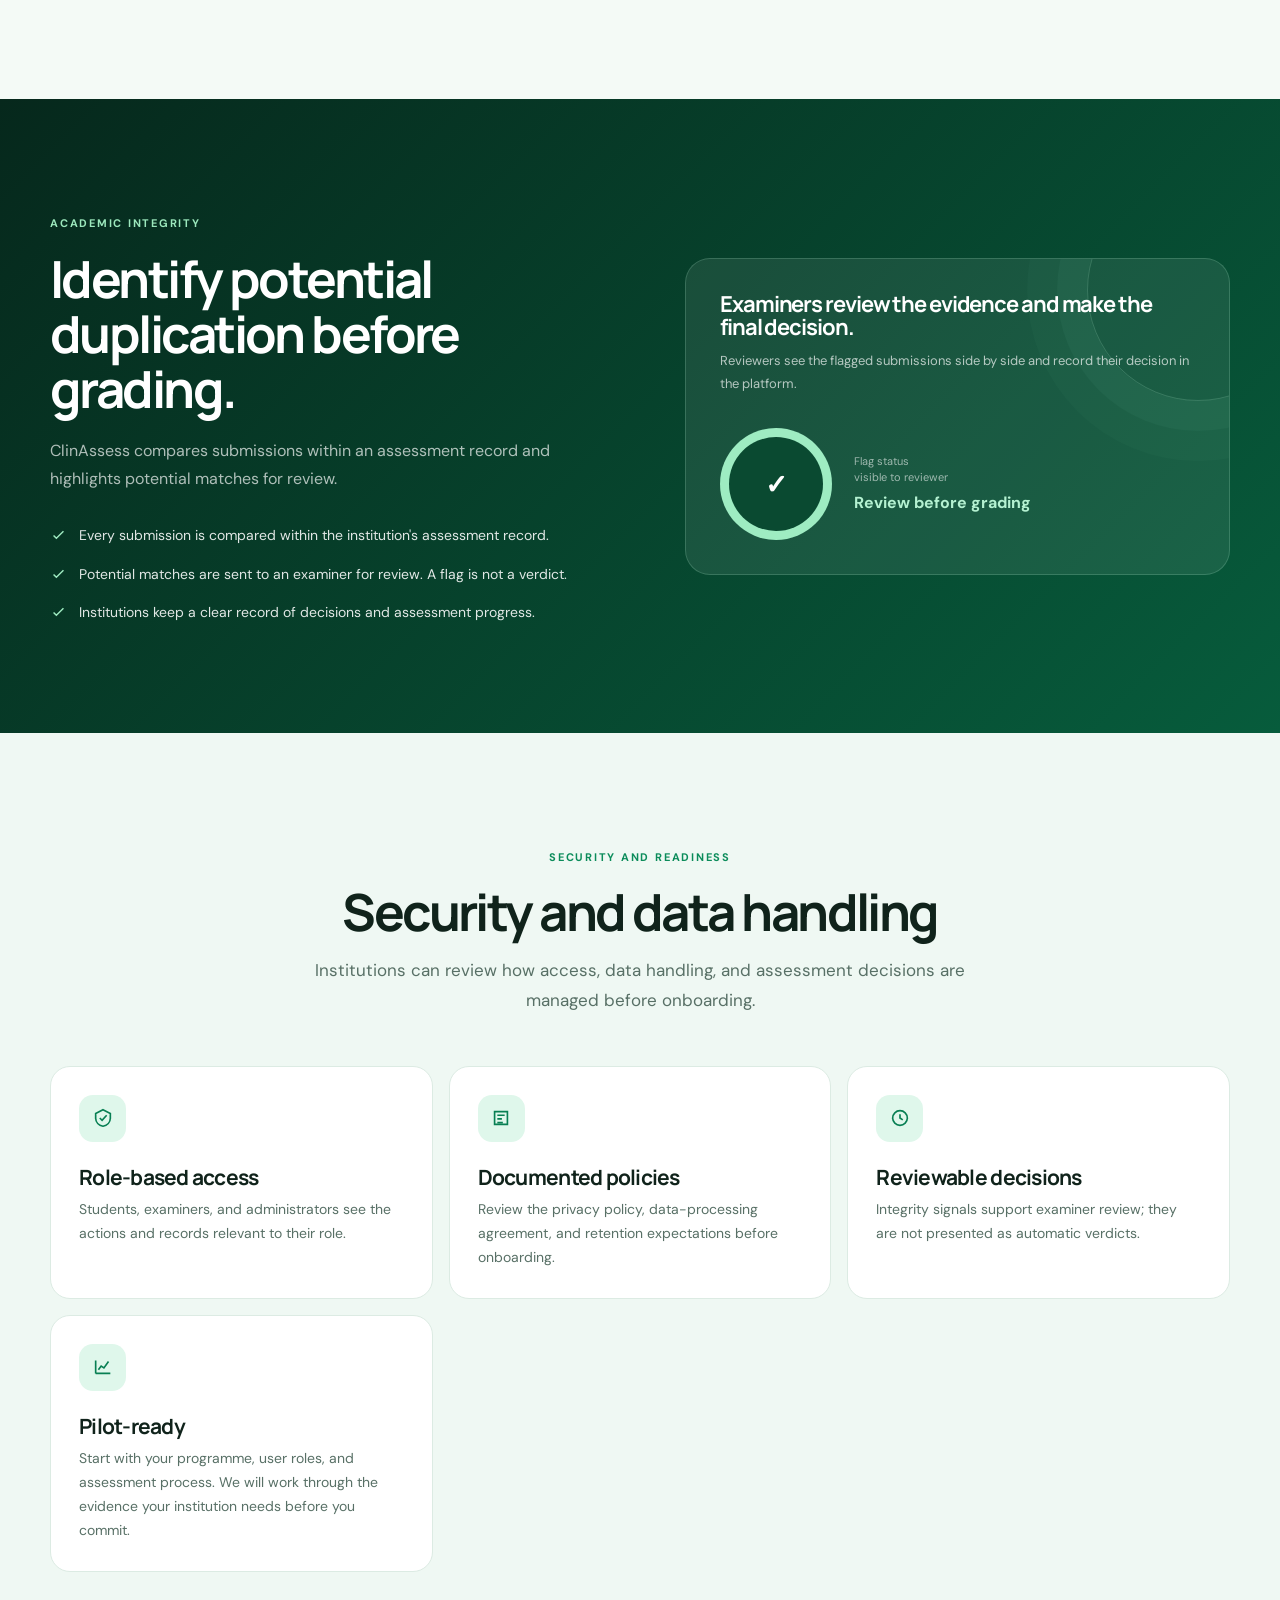
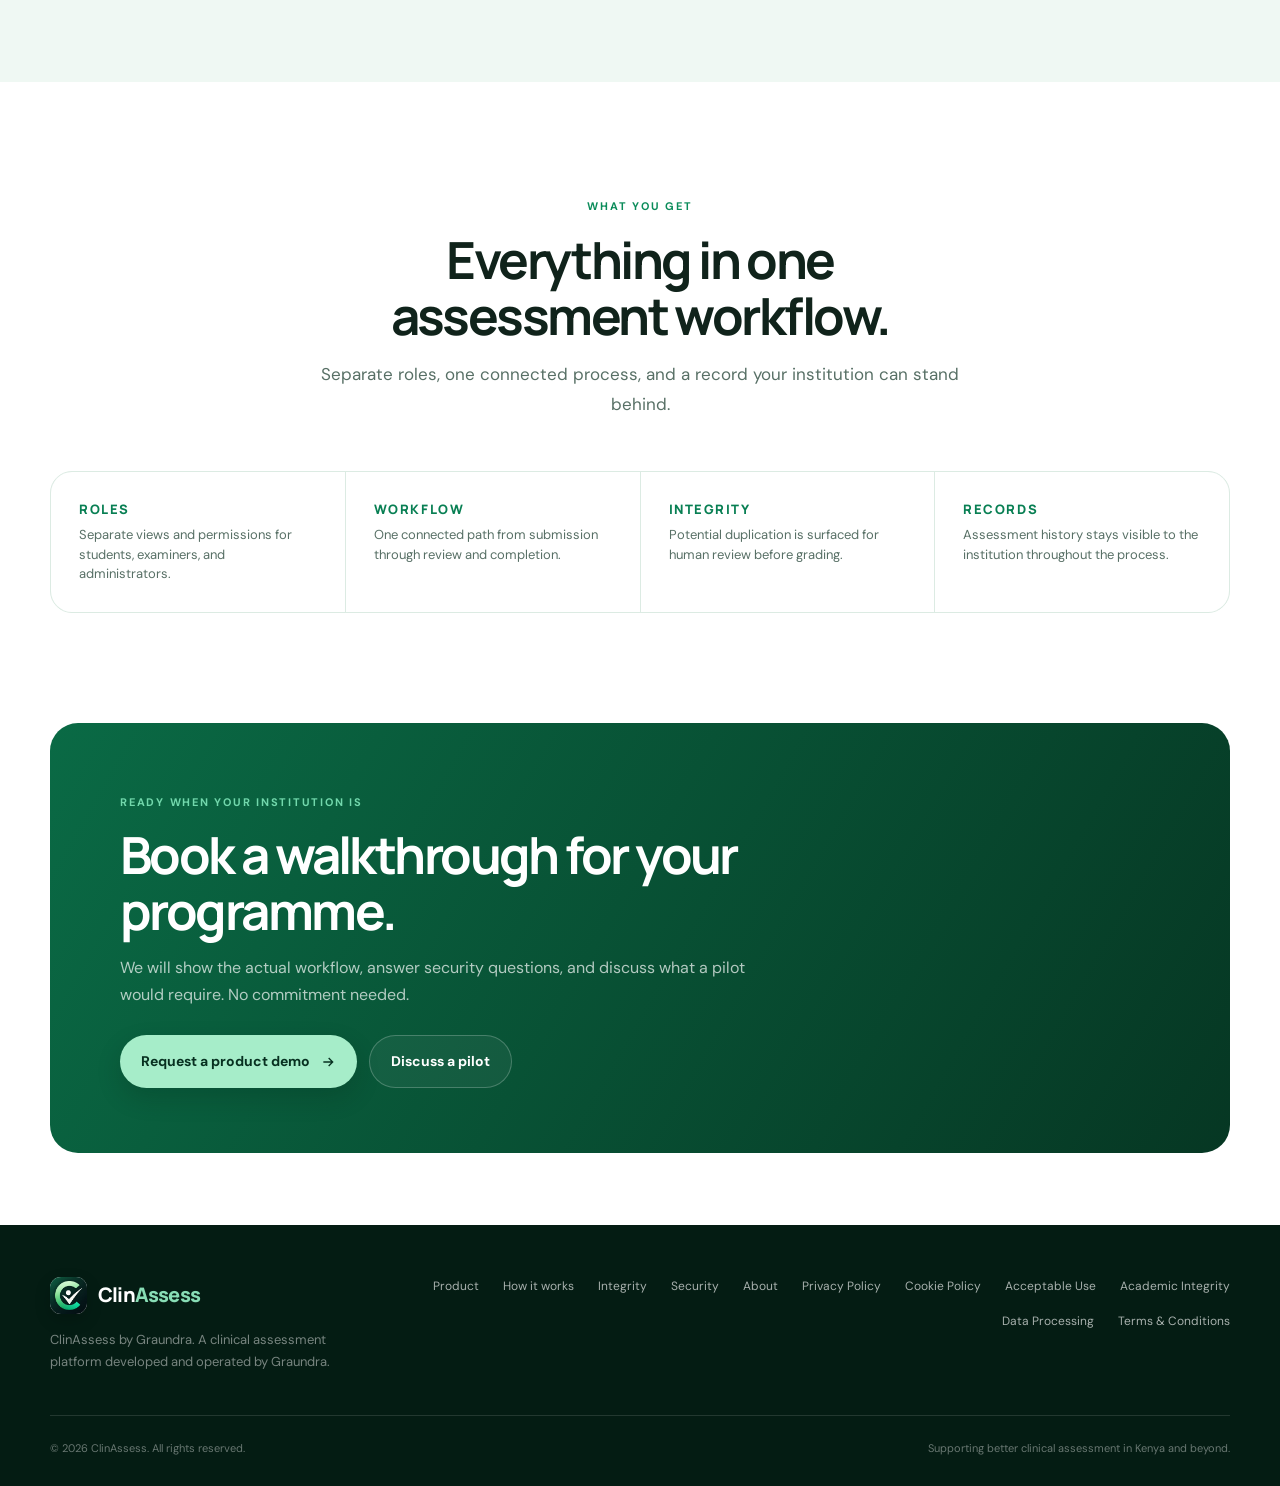
==== commit 09224afd: "Revise title and content for clarity in index.html Updated the title and various text elements in in" ====
--- a/index.html
+++ b/index.html
@@ -5,7 +5,7 @@
   <meta name="viewport" content="width=device-width, initial-scale=1">
   <meta name="theme-color" content="#06261b">
   <meta name="description" content="ClinAssess is a secure clinical assessment management system for institutions, examiners, and students.">
-  <title>ClinAssess — Clinical assessment, managed with confidence</title>
+  <title>ClinAssess – Clinical assessment, managed from submission to review</title>
   <link rel="preconnect" href="https://fonts.googleapis.com">
   <link rel="preconnect" href="https://fonts.gstatic.com" crossorigin>
   <link href="https://fonts.googleapis.com/css2?family=DM+Sans:wght@400;500;600;700&family=Manrope:wght@600;700;800&display=swap" rel="stylesheet">
@@ -107,9 +107,9 @@
       <div class="container hero-grid">
         <div class="hero-copy reveal">
           <h1>Clinical assessment, managed from <em>submission to review.</em></h1>
-          <p>ClinAssess connects students, examiners, and institutions through one structured assessment workflow—from submission and review to integrity checks and completion.</p>
+          <p>ClinAssess connects students, examiners, and institutions in one clinical assessment workflow. Students submit their work, examiners review it, and institutions can track the process from start to finish.</p>
           <div class="hero-actions"><a class="btn btn-primary" href="/product">Explore the platform <svg class="arrow" viewBox="0 0 24 24" fill="none" stroke="currentColor" stroke-width="2"><path d="M5 12h13M13 6l6 6-6 6"/></svg></a><a class="btn btn-outline" href="/how-it-works">See how it works <svg class="arrow" viewBox="0 0 24 24" fill="none" stroke="currentColor" stroke-width="2"><path d="M5 12h13M13 6l6 6-6 6"/></svg></a></div>
-          <div class="hero-note"><svg width="16" height="16" viewBox="0 0 24 24" fill="none" stroke="currentColor" stroke-width="2"><path d="M12 3l8 4v5c0 4.8-3.4 8.2-8 9-4.6-.8-8-4.2-8-9V7l8-4Z"/><path d="m8.5 12 2.2 2.2 4.8-5"/></svg> Clear roles. Reviewable decisions. One institutional record.</div>
+          <div class="hero-note"><svg width="16" height="16" viewBox="0 0 24 24" fill="none" stroke="currentColor" stroke-width="2"><path d="M12 3l8 4v5c0 4.8-3.4 8.2-8 9-4.6-.8-8-4.2-8-9V7l8-4Z"/><path d="m8.5 12 2.2 2.2 4.8-5"/></svg> Clear roles. Clear reviews. One assessment record.</div>
         </div>
         <div class="dashboard-wrap reveal">
           <div class="dashboard-glow"></div>
@@ -123,30 +123,30 @@
       </div><div class="hero-bottom"></div>
     </section>
 
-    <div class="trust"><div class="container trust-row"><span class="trust-label">A better assessment experience for</span><div class="trust-items"><div class="trust-item"><span>01</span> Students</div><div class="trust-item"><span>02</span> Examiners</div><div class="trust-item"><span>03</span> Administrators</div><div class="trust-item"><span>04</span> Institutions</div></div></div></div>
+    <div class="trust"><div class="container trust-row"><span class="trust-label">Built for</span><div class="trust-items"><div class="trust-item"><span>01</span> Students</div><div class="trust-item"><span>02</span> Examiners</div><div class="trust-item"><span>03</span> Administrators</div><div class="trust-item"><span>04</span> Institutions</div></div></div></div>
 
-    <section class="soft-section" id="platform"><div class="container"><div class="section-head center reveal"><span class="eyebrow" style="color:#0b8c5a">One connected platform</span><h2>Less admin. More meaningful assessment.</h2><p>Every part of the process is easier to understand, easier to manage, and easier to trust.</p></div><div class="feature-grid">
-      <article class="feature-card reveal"><div class="icon-box"><svg width="22" height="22" viewBox="0 0 24 24" fill="none" stroke="currentColor" stroke-width="1.8"><path d="M4 5.5A2.5 2.5 0 0 1 6.5 3H20v15H6.5A2.5 2.5 0 0 0 4 20.5v-15Z"/><path d="M4 20.5A2.5 2.5 0 0 1 6.5 18H20M8 7h8M8 11h6"/></svg></div><h3>Digital records</h3><p>Keep clinical histories and assessment progress organised in one reliable digital record instead of scattered paper and spreadsheets.</p></article>
-      <article class="feature-card reveal"><div class="icon-box"><svg width="22" height="22" viewBox="0 0 24 24" fill="none" stroke="currentColor" stroke-width="1.8"><path d="M12 3 20 7v5c0 4.8-3.4 8.2-8 9-4.6-.8-8-4.2-8-9V7l8-4Z"/><path d="m8.5 12 2.2 2.2 4.8-5"/></svg></div><h3>Integrity checks</h3><p>Compare submissions automatically and route potential duplicates for review before they become a grading problem.</p></article>
-      <article class="feature-card reveal"><div class="icon-box"><svg width="22" height="22" viewBox="0 0 24 24" fill="none" stroke="currentColor" stroke-width="1.8"><path d="M4 19V5M4 19h16"/><path d="m7 15 3-4 3 2 5-7"/></svg></div><h3>Useful oversight</h3><p>See what is submitted, what is ready for review, and where attention is needed through a clear institution dashboard.</p></article>
+    <section class="soft-section" id="platform"><div class="container"><div class="section-head center reveal"><span class="eyebrow" style="color:#0b8c5a">One connected platform</span><h2>Keep submissions, reviews, and assessment records in one place.</h2><p>Students submit their work, examiners review it, and administrators track progress from a single dashboard.</p></div><div class="feature-grid">
+      <article class="feature-card reveal"><div class="icon-box"><svg width="22" height="22" viewBox="0 0 24 24" fill="none" stroke="currentColor" stroke-width="1.8"><path d="M4 5.5A2.5 2.5 0 0 1 6.5 3H20v15H6.5A2.5 2.5 0 0 0 4 20.5v-15Z"/><path d="M4 20.5A2.5 2.5 0 0 1 6.5 18H20M8 7h8M8 11h6"/></svg></div><h3>Digital records</h3><p>Store clinical histories and assessment progress in one digital record instead of relying on paper files and spreadsheets.</p></article>
+      <article class="feature-card reveal"><div class="icon-box"><svg width="22" height="22" viewBox="0 0 24 24" fill="none" stroke="currentColor" stroke-width="1.8"><path d="M12 3 20 7v5c0 4.8-3.4 8.2-8 9-4.6-.8-8-4.2-8-9V7l8-4Z"/><path d="m8.5 12 2.2 2.2 4.8-5"/></svg></div><h3>Integrity checks</h3><p>Compare submissions and flag potential duplicates for examiner review.</p></article>
+      <article class="feature-card reveal"><div class="icon-box"><svg width="22" height="22" viewBox="0 0 24 24" fill="none" stroke="currentColor" stroke-width="1.8"><path d="M4 19V5M4 19h16"/><path d="m7 15 3-4 3 2 5-7"/></svg></div><h3>Useful oversight</h3><p>See what has been submitted, what is waiting for review, and what needs attention.</p></article>
     </div></div></section>
 
-    <section class="workflow" id="workflow"><div class="container workflow-layout"><div class="reveal"><div class="section-head"><span class="eyebrow" style="color:#0b8c5a">How it works</span><h2>One smooth journey from submission to decision.</h2><p>ClinAssess gives each person the right view at the right time, so the workflow feels simple without hiding the details that matter.</p></div><div class="step-list"><div class="step"><div class="step-number">01</div><div><h3>Submit</h3><p>Students submit clinical histories and assessment work through a guided digital experience.</p></div></div><div class="step"><div class="step-number">02</div><div><h3>Review</h3><p>Examiners receive notifications and focus on the work that is ready for their attention.</p></div></div><div class="step"><div class="step-number">03</div><div><h3>Verify</h3><p>Potentially similar submissions are flagged transparently for institutional review.</p></div></div><div class="step"><div class="step-number">04</div><div><h3>Learn</h3><p>Administrators use a complete record to understand progress and improve the next assessment cycle.</p></div></div></div></div>
-      <div class="workflow-card reveal"><span class="eyebrow" style="color:#0b8c5a">A clearer operating rhythm</span><h3>Everything your team needs to keep moving.</h3><p>From the first submission to the final review, every handoff stays visible and accountable.</p><div class="process-visual"><div class="process-line"></div><div class="process-nodes"><div class="process-node"><span class="node-dot">✓</span><span>Submit</span></div><div class="process-node"><span class="node-dot">↗</span><span>Review</span></div><div class="process-node"><span class="node-dot">⌕</span><span>Verify</span></div><div class="process-node"><span class="node-dot">✓</span><span>Complete</span></div></div><div class="process-note"><span>Current cycle</span><b>On track</b></div></div></div>
+    <section class="workflow" id="workflow"><div class="container workflow-layout"><div class="reveal"><div class="section-head"><span class="eyebrow" style="color:#0b8c5a">How it works</span><h2>From submission to decision, in four steps.</h2><p>Each person in the process sees exactly what they need, when they need it.</p></div><div class="step-list"><div class="step"><div class="step-number">01</div><div><h3>Submit</h3><p>Students submit clinical histories and assessment work through a guided digital form.</p></div></div><div class="step"><div class="step-number">02</div><div><h3>Review</h3><p>Examiners see completed submissions and review them in one place.</p></div></div><div class="step"><div class="step-number">03</div><div><h3>Verify</h3><p>Potentially similar submissions are flagged for review.</p></div></div><div class="step"><div class="step-number">04</div><div><h3>Learn</h3><p>Administrators can review assessment records and use the results to improve future assessment cycles.</p></div></div></div></div>
+      <div class="workflow-card reveal"><span class="eyebrow" style="color:#0b8c5a">Track every step</span><h3>From submission to completion, everyone can see where each assessment stands.</h3><p>The dashboard shows what has been submitted, what is under review, and what is complete.</p><div class="process-visual"><div class="process-line"></div><div class="process-nodes"><div class="process-node"><span class="node-dot">✓</span><span>Submit</span></div><div class="process-node"><span class="node-dot">↗</span><span>Review</span></div><div class="process-node"><span class="node-dot">⌕</span><span>Verify</span></div><div class="process-node"><span class="node-dot">✓</span><span>Complete</span></div></div><div class="process-note"><span>Current cycle</span><b>On track</b></div></div></div>
     </div></section>
 
-    <section class="roles"><div class="container role-layout"><div class="section-head reveal"><span class="eyebrow" style="color:#0b8c5a">Made for every role</span><h2>A better day for the people doing the work.</h2><p>Good software should make the process feel more human—not add another layer of administration.</p></div><div class="role-grid"><article class="role-card reveal"><div class="role-icon">S</div><h3>Students</h3><p>Know what is expected, submit confidently, and keep a clear record of your work.</p></article><article class="role-card reveal"><div class="role-icon">E</div><h3>Examiners</h3><p>Review submissions in one place with the context and notifications you need.</p></article><article class="role-card reveal"><div class="role-icon">A</div><h3>Administrators</h3><p>Monitor progress, manage roles, and keep each assessment cycle moving.</p></article><article class="role-card reveal"><div class="role-icon">I</div><h3>Institutions</h3><p>Create a consistent, traceable process that supports quality and academic integrity.</p></article></div></div></section>
+    <section class="roles"><div class="container role-layout"><div class="section-head reveal"><span class="eyebrow" style="color:#0b8c5a">Made for every role</span><h2>Each role gets the tools they need.</h2><p>Students, examiners, and administrators each see the information and actions relevant to their role.</p></div><div class="role-grid"><article class="role-card reveal"><div class="role-icon">S</div><h3>Students</h3><p>See what is required, submit their work, and track their assessment.</p></article><article class="role-card reveal"><div class="role-icon">E</div><h3>Examiners</h3><p>Review submissions and record assessment decisions in one place.</p></article><article class="role-card reveal"><div class="role-icon">A</div><h3>Administrators</h3><p>Manage users, monitor progress, and keep assessment cycles organised.</p></article><article class="role-card reveal"><div class="role-icon">I</div><h3>Institutions</h3><p>Maintain a consistent record of assessment activity.</p></article></div></div></section>
 
-    <section class="integrity" id="integrity"><div class="container integrity-layout"><div class="reveal"><span class="eyebrow">Integrity you can explain</span><h2>Protect honest work with a process people can trust.</h2><p>Clinical assessment quality depends on more than a final score. ClinAssess helps institutions make potential duplication visible, reviewable, and fair.</p><ul class="check-list"><li><svg width="17" height="17" viewBox="0 0 24 24" fill="none" stroke="currentColor" stroke-width="2"><path d="m5 12 4 4L19 6"/></svg><span>Every submission is compared within the institution's assessment record.</span></li><li><svg width="17" height="17" viewBox="0 0 24 24" fill="none" stroke="currentColor" stroke-width="2"><path d="m5 12 4 4L19 6"/></svg><span>Potential flags are routed to people for review—not treated as automatic verdicts.</span></li><li><svg width="17" height="17" viewBox="0 0 24 24" fill="none" stroke="currentColor" stroke-width="2"><path d="m5 12 4 4L19 6"/></svg><span>Institutions keep a transparent trail of decisions and assessment progress.</span></li></ul></div><div class="integrity-card reveal"><h3>A useful signal, not a black box.</h3><p>Give reviewers the context they need to make a careful, defensible decision.</p><div class="integrity-score"><div class="score-ring"><b>✓</b></div><div><small>Flag status<br>visible to reviewer</small><strong>Review before grading</strong></div></div></div></div></section>
+    <section class="integrity" id="integrity"><div class="container integrity-layout"><div class="reveal"><span class="eyebrow">Academic integrity</span><h2>Identify potential duplication before grading.</h2><p>ClinAssess compares submissions within an assessment record and highlights potential matches for review.</p><ul class="check-list"><li><svg width="17" height="17" viewBox="0 0 24 24" fill="none" stroke="currentColor" stroke-width="2"><path d="m5 12 4 4L19 6"/></svg><span>Every submission is compared within the institution's assessment record.</span></li><li><svg width="17" height="17" viewBox="0 0 24 24" fill="none" stroke="currentColor" stroke-width="2"><path d="m5 12 4 4L19 6"/></svg><span>Potential matches are sent to an examiner for review. A flag is not a verdict.</span></li><li><svg width="17" height="17" viewBox="0 0 24 24" fill="none" stroke="currentColor" stroke-width="2"><path d="m5 12 4 4L19 6"/></svg><span>Institutions keep a clear record of decisions and assessment progress.</span></li></ul></div><div class="integrity-card reveal"><h3>Examiners review the evidence and make the final decision.</h3><p>Reviewers see the flagged submissions side by side and record their decision in the platform.</p><div class="integrity-score"><div class="score-ring"><b>✓</b></div><div><small>Flag status<br>visible to reviewer</small><strong>Review before grading</strong></div></div></div></div></section>
 
-    <section class="soft-section" id="security"><div class="container"><div class="section-head center reveal"><span class="eyebrow" style="color:#0b8c5a">Security and readiness</span><h2>Make the important questions visible.</h2><p>Institutions need more than a polished interface. They need a clear conversation about access, data handling, and how decisions are reviewed.</p></div><div class="feature-grid"><article class="feature-card reveal"><div class="icon-box"><svg width="22" height="22" viewBox="0 0 24 24" fill="none" stroke="currentColor" stroke-width="1.8"><path d="M12 3 20 7v5c0 4.8-3.4 8.2-8 9-4.6-.8-8-4.2-8-9V7l8-4Z"/><path d="M8.5 12 11 14.5 16 9"/></svg></div><h3>Role-based access</h3><p>Students, examiners, and administrators see the actions and records relevant to their role.</p></article><article class="feature-card reveal"><div class="icon-box"><svg width="22" height="22" viewBox="0 0 24 24" fill="none" stroke="currentColor" stroke-width="1.8"><path d="M5 5h14v14H5z"/><path d="M8 9h8M8 13h5M8 17h6"/></svg></div><h3>Documented policies</h3><p>Review the privacy policy, data-processing agreement, and retention expectations before onboarding.</p></article><article class="feature-card reveal"><div class="icon-box"><svg width="22" height="22" viewBox="0 0 24 24" fill="none" stroke="currentColor" stroke-width="1.8"><circle cx="12" cy="12" r="8"/><path d="M12 8v4l3 2"/></svg></div><h3>Reviewable decisions</h3><p>Integrity signals support examiner review; they are not presented as automatic verdicts.</p></article><article class="feature-card reveal"><div class="icon-box"><svg width="22" height="22" viewBox="0 0 24 24" fill="none" stroke="currentColor" stroke-width="1.8"><path d="M4 19V5M4 19h16"/><path d="m7 15 3-4 3 2 5-7"/></svg></div><h3>Pilot-ready conversations</h3><p>Start with your programme, user roles, assessment process, and the evidence your institution needs.</p></article></div></div></section>
+    <section class="soft-section" id="security"><div class="container"><div class="section-head center reveal"><span class="eyebrow" style="color:#0b8c5a">Security and readiness</span><h2>Security and data handling</h2><p>Institutions can review how access, data handling, and assessment decisions are managed before onboarding.</p></div><div class="feature-grid"><article class="feature-card reveal"><div class="icon-box"><svg width="22" height="22" viewBox="0 0 24 24" fill="none" stroke="currentColor" stroke-width="1.8"><path d="M12 3 20 7v5c0 4.8-3.4 8.2-8 9-4.6-.8-8-4.2-8-9V7l8-4Z"/><path d="M8.5 12 11 14.5 16 9"/></svg></div><h3>Role-based access</h3><p>Students, examiners, and administrators see the actions and records relevant to their role.</p></article><article class="feature-card reveal"><div class="icon-box"><svg width="22" height="22" viewBox="0 0 24 24" fill="none" stroke="currentColor" stroke-width="1.8"><path d="M5 5h14v14H5z"/><path d="M8 9h8M8 13h5M8 17h6"/></svg></div><h3>Documented policies</h3><p>Review the privacy policy, data-processing agreement, and retention expectations before onboarding.</p></article><article class="feature-card reveal"><div class="icon-box"><svg width="22" height="22" viewBox="0 0 24 24" fill="none" stroke="currentColor" stroke-width="1.8"><circle cx="12" cy="12" r="8"/><path d="M12 8v4l3 2"/></svg></div><h3>Reviewable decisions</h3><p>Integrity signals support examiner review; they are not presented as automatic verdicts.</p></article><article class="feature-card reveal"><div class="icon-box"><svg width="22" height="22" viewBox="0 0 24 24" fill="none" stroke="currentColor" stroke-width="1.8"><path d="M4 19V5M4 19h16"/><path d="m7 15 3-4 3 2 5-7"/></svg></div><h3>Pilot-ready</h3><p>Start with your programme, user roles, and assessment process. We will work through the evidence your institution needs before you commit.</p></article></div></div></section>
 
-    <section class="stats"><div class="container"><div class="section-head center reveal"><span class="eyebrow" style="color:#0b8c5a">Built for confidence</span><h2>The product should show its work.</h2><p>The value is in the workflow: clear ownership, visible review states, and decisions that can be explained later.</p></div><div class="stats-grid"><div class="stat reveal"><b class="stat-label">ROLES</b><span>Separate views and permissions for students, examiners, and administrators.</span></div><div class="stat reveal"><b class="stat-label">WORKFLOW</b><span>One connected path from submission through review and completion.</span></div><div class="stat reveal"><b class="stat-label">INTEGRITY</b><span>Potential duplication is surfaced for human review before grading.</span></div><div class="stat reveal"><b class="stat-label">RECORDS</b><span>Assessment history stays visible to the institution throughout the process.</span></div></div></div></section>
+    <section class="stats"><div class="container"><div class="section-head center reveal"><span class="eyebrow" style="color:#0b8c5a">What you get</span><h2>Everything in one assessment workflow.</h2><p>Separate roles, one connected process, and a record your institution can stand behind.</p></div><div class="stats-grid"><div class="stat reveal"><b class="stat-label">ROLES</b><span>Separate views and permissions for students, examiners, and administrators.</span></div><div class="stat reveal"><b class="stat-label">WORKFLOW</b><span>One connected path from submission through review and completion.</span></div><div class="stat reveal"><b class="stat-label">INTEGRITY</b><span>Potential duplication is surfaced for human review before grading.</span></div><div class="stat reveal"><b class="stat-label">RECORDS</b><span>Assessment history stays visible to the institution throughout the process.</span></div></div></div></section>
 
-    <section class="cta" id="pricing"><div class="container"><div class="cta-panel reveal"><div class="cta-content"><span class="eyebrow">Ready when your institution is</span><h2>See the workflow. Ask the hard questions.</h2><p>Book a product walkthrough for your programme. We will show the actual workflow, answer security questions, and discuss what a pilot would require.</p><div class="hero-actions"><a class="btn btn-primary" href="mailto:hello@graundra.com?subject=ClinAssess%20-%20Request%20Access">Request a product demo <svg class="arrow" viewBox="0 0 24 24" fill="none" stroke="currentColor" stroke-width="2"><path d="M5 12h13M13 6l6 6-6 6"/></svg></a><a class="btn btn-outline" href="mailto:hello@graundra.com?subject=ClinAssess%20-%20Pricing%20Enquiry">Discuss a pilot</a></div></div></div></div></section>
+    <section class="cta" id="pricing"><div class="container"><div class="cta-panel reveal"><div class="cta-content"><span class="eyebrow">Ready when your institution is</span><h2>Book a walkthrough for your programme.</h2><p>We will show the actual workflow, answer security questions, and discuss what a pilot would require. No commitment needed.</p><div class="hero-actions"><a class="btn btn-primary" href="mailto:hello@graundra.com?subject=ClinAssess%20-%20Request%20Access">Request a product demo <svg class="arrow" viewBox="0 0 24 24" fill="none" stroke="currentColor" stroke-width="2"><path d="M5 12h13M13 6l6 6-6 6"/></svg></a><a class="btn btn-outline" href="mailto:hello@graundra.com?subject=ClinAssess%20-%20Pricing%20Enquiry">Discuss a pilot</a></div></div></div></div></section>
   </main>
 
-  <footer><div class="container"><div class="footer-top"><div class="footer-brand"><a class="brand" href="/"><span class="brand-mark"><img src="cms-logo.jpg" alt=""></span><span class="brand-text">Clin<span>Assess</span></span></a><p>ClinAssess by Graundra — a clinical assessment platform developed and operated by Graundra.</p></div><div class="footer-links"><a href="/product">Product</a><a href="/how-it-works">How it works</a><a href="/integrity">Integrity</a><a href="/security">Security</a><a href="/about">About</a><a href="/privacy">Privacy Policy</a><a href="/cookies">Cookie Policy</a><a href="/acceptable-use">Acceptable Use</a><a href="/academic-integrity">Academic Integrity</a><a href="/dpa">Data Processing</a><a href="/terms">Terms &amp; Conditions</a></div></div><div class="footer-bottom"><span>© <span id="year"></span> ClinAssess. All rights reserved.</span><span>Supporting better clinical assessment in Kenya and beyond.</span></div></div></footer>
+  <footer><div class="container"><div class="footer-top"><div class="footer-brand"><a class="brand" href="/"><span class="brand-mark"><img src="cms-logo.jpg" alt=""></span><span class="brand-text">Clin<span>Assess</span></span></a><p>ClinAssess by Graundra. A clinical assessment platform developed and operated by Graundra.</p></div><div class="footer-links"><a href="/product">Product</a><a href="/how-it-works">How it works</a><a href="/integrity">Integrity</a><a href="/security">Security</a><a href="/about">About</a><a href="/privacy">Privacy Policy</a><a href="/cookies">Cookie Policy</a><a href="/acceptable-use">Acceptable Use</a><a href="/academic-integrity">Academic Integrity</a><a href="/dpa">Data Processing</a><a href="/terms">Terms &amp; Conditions</a></div></div><div class="footer-bottom"><span>© <span id="year"></span> ClinAssess. All rights reserved.</span><span>Supporting better clinical assessment in Kenya and beyond.</span></div></div></footer>
 
 
   <script>
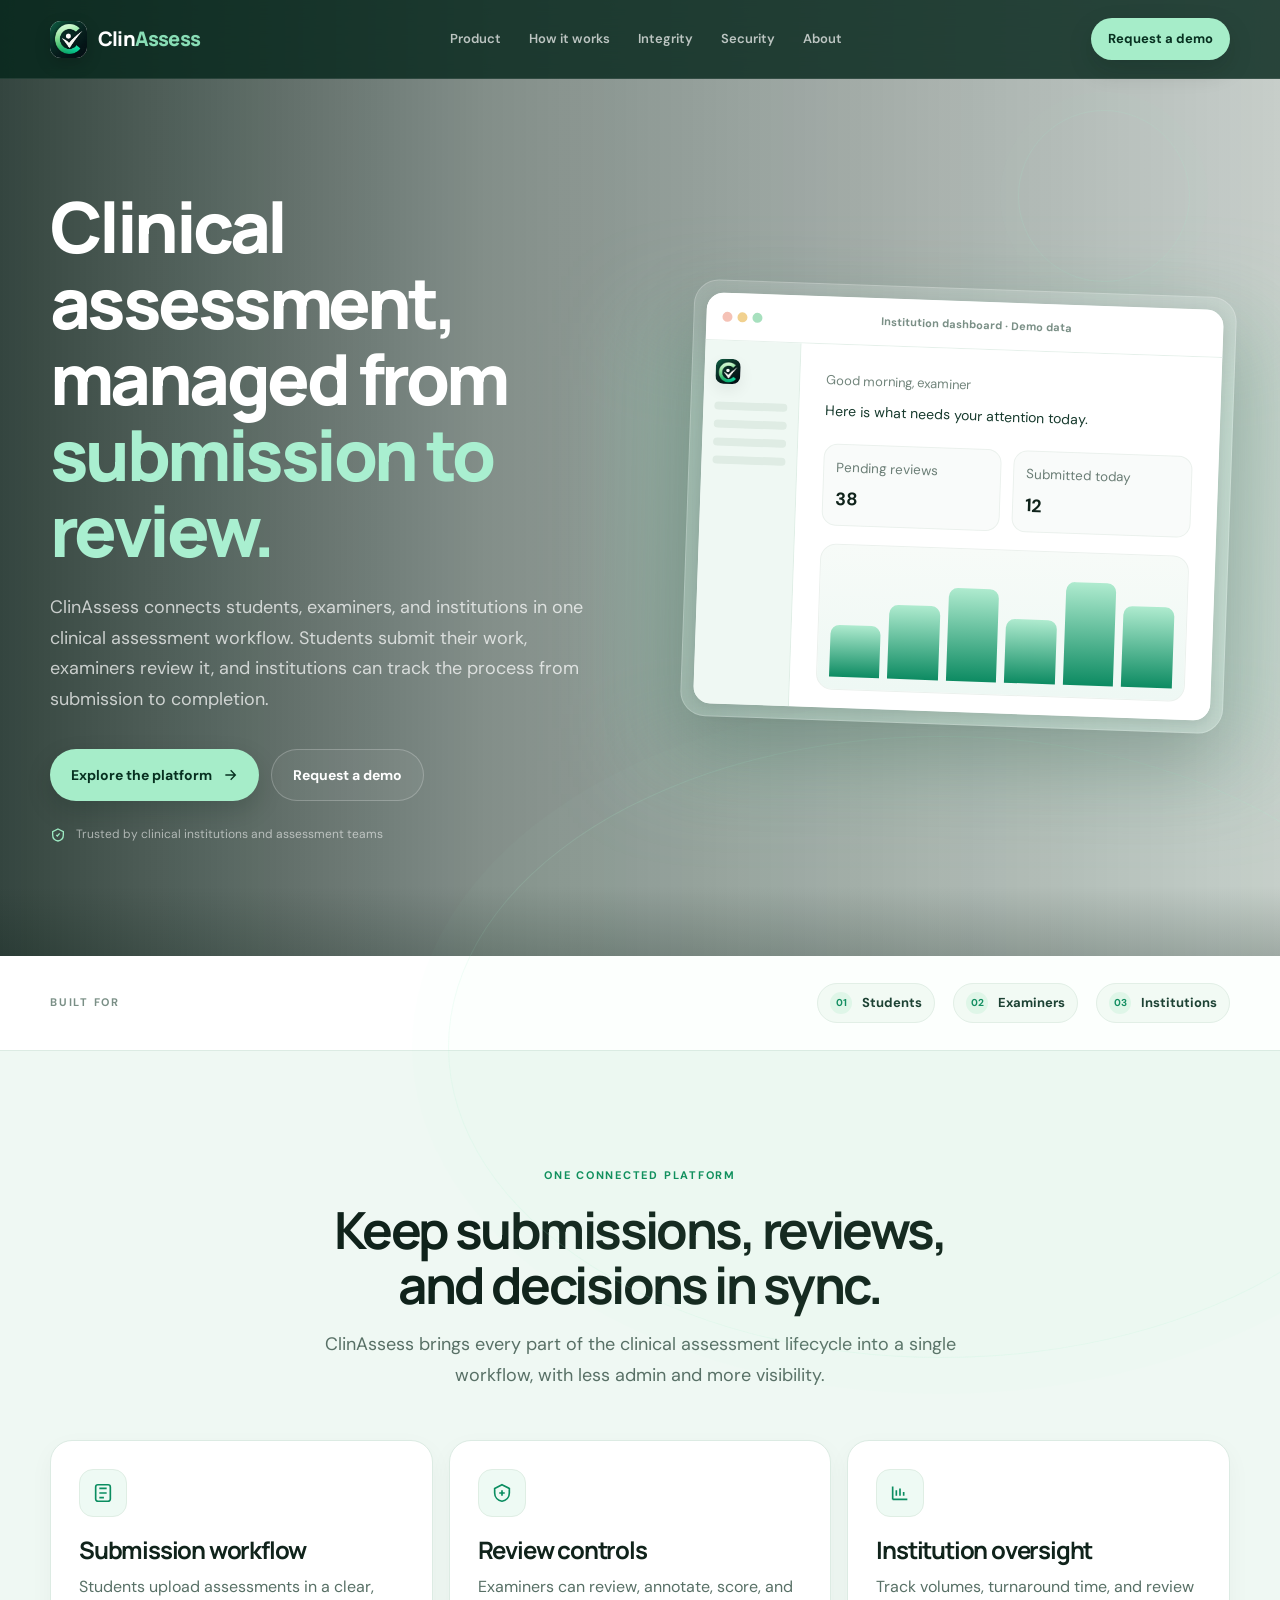
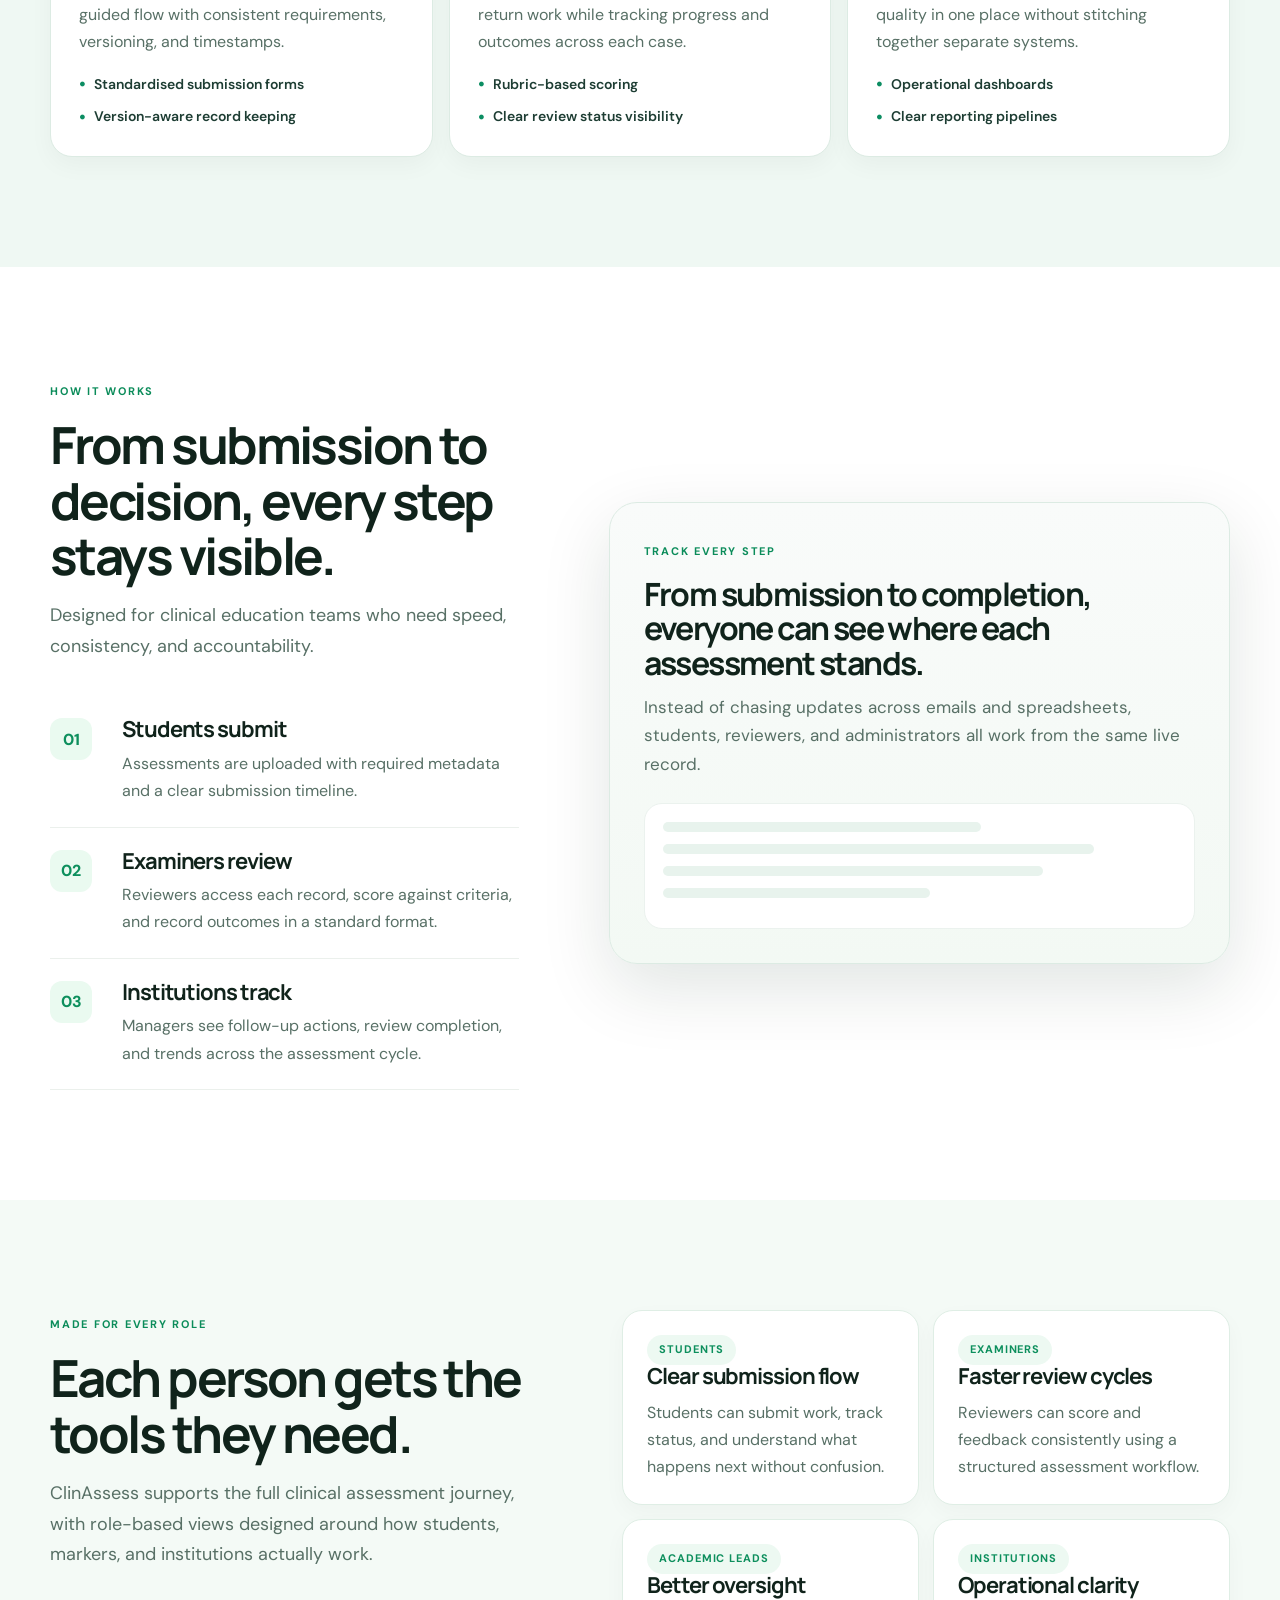
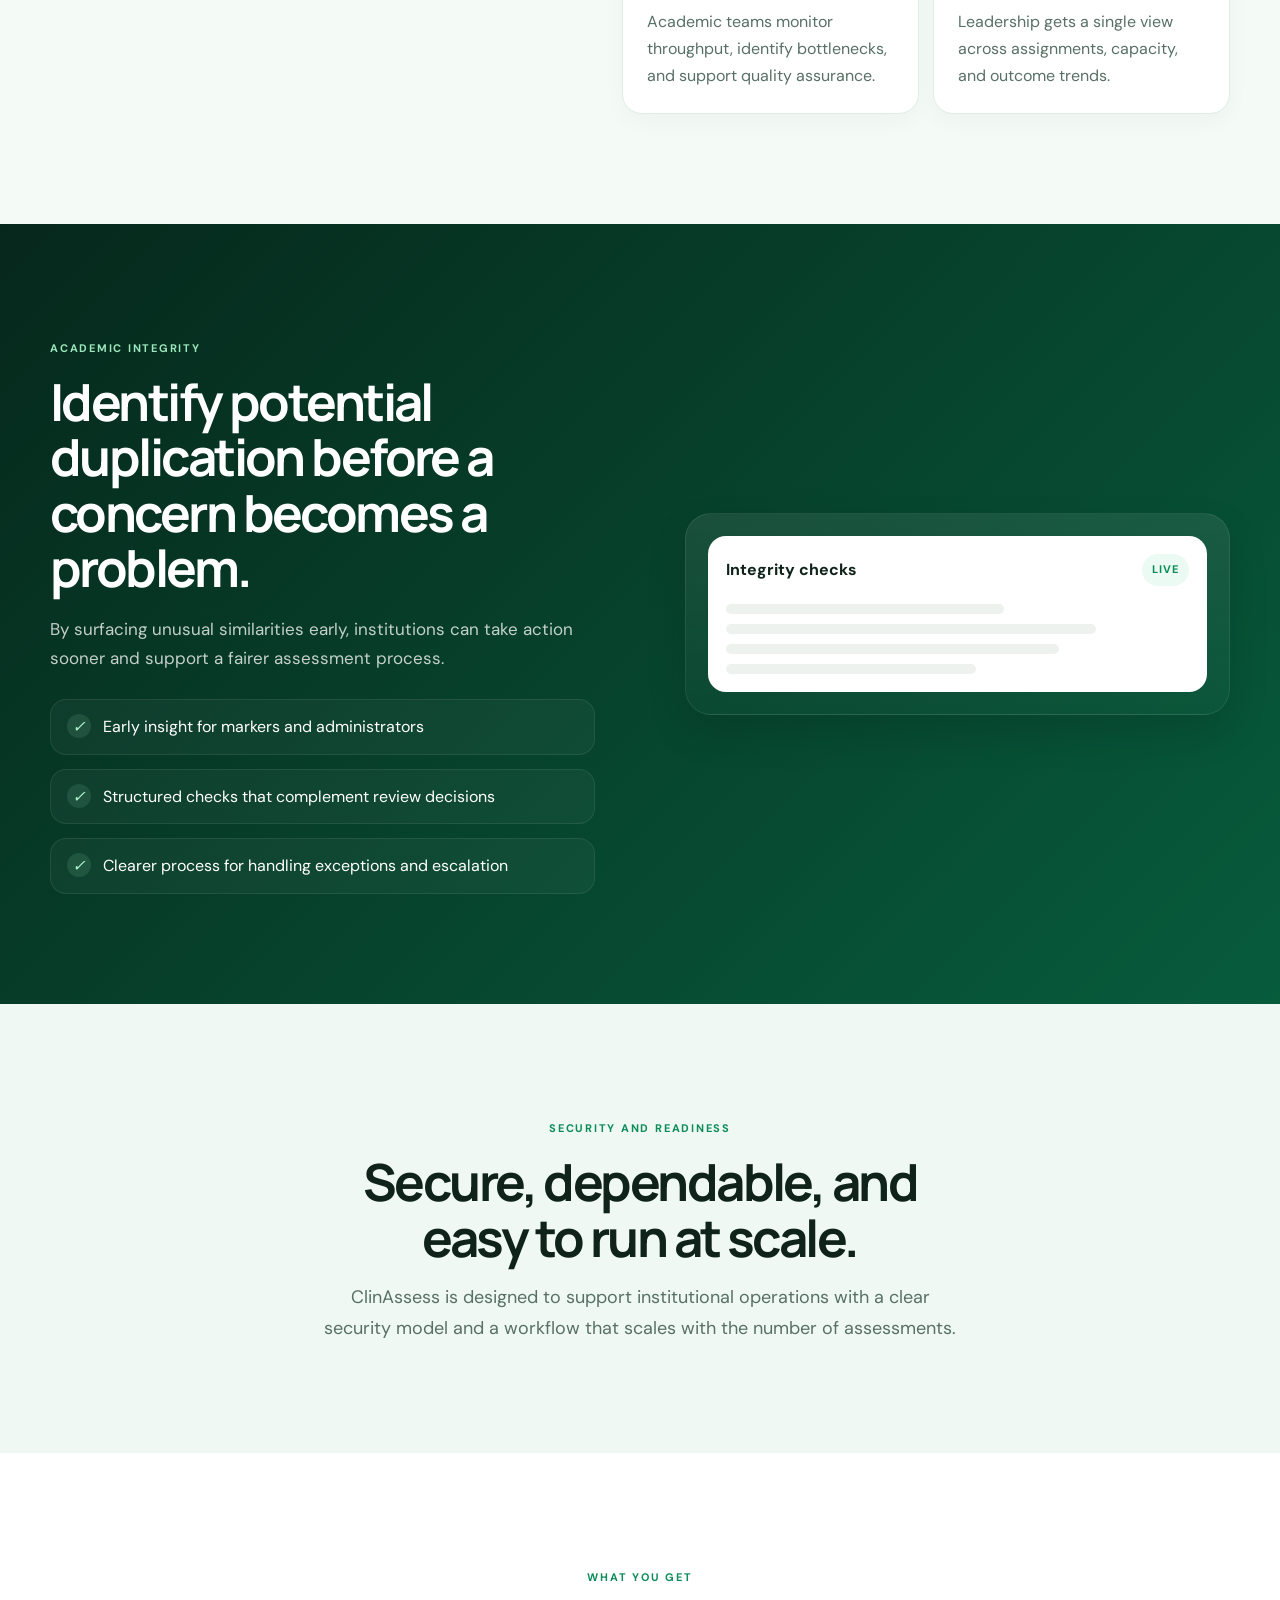
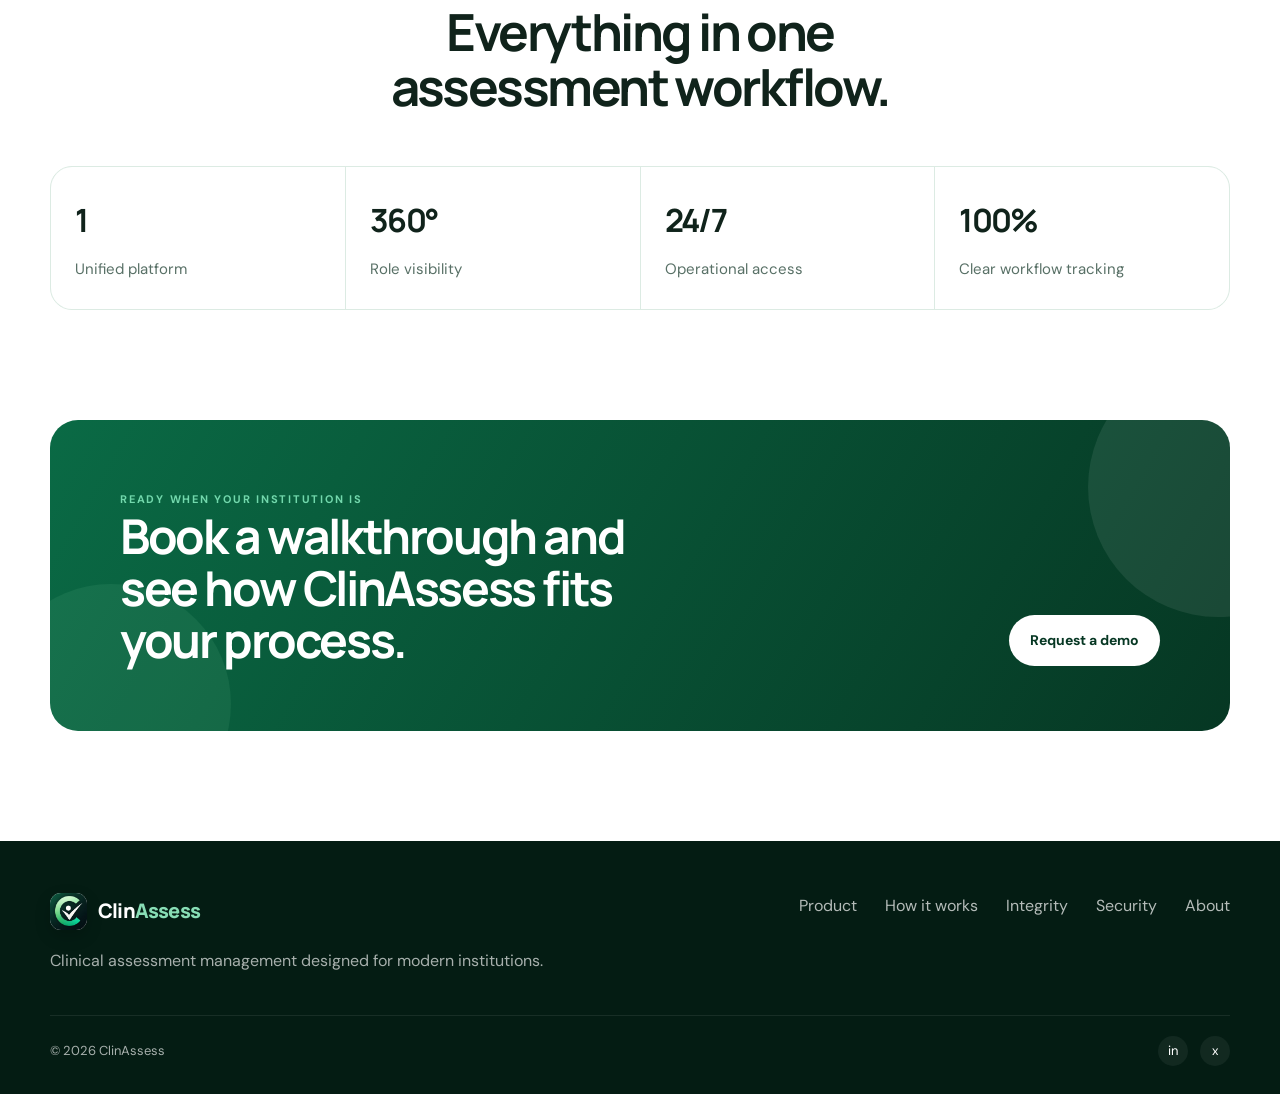
==== commit e94e6caf: "Add the clinic image as the homepage hero background and keep the rest of the landing page intact." ====
--- a/index.html
+++ b/index.html
@@ -23,7 +23,7 @@
     .container{width:min(var(--max),calc(100% - 48px));margin:0 auto}
     .eyebrow{display:inline-flex;align-items:center;gap:9px;font-size:11px;line-height:1;font-weight:700;letter-spacing:.16em;text-transform:uppercase;color:#72d8ac}
     .eyebrow:before{display:none}
-    .btn{display:inline-flex;align-items:center;justify-content:center;gap:10px;border:0;border-radius:999px;padding:14px 21px;font-size:14px;font-weight:700;cursor:pointer;transition:transform .2s ease,box-shadow .2s ease,background .2s ease}
+    .btn{display:inline-flex;align-items:center;justify-content:center;gap:10px;border:0;border-radius:999px;padding:14px 21px;font-size:14px;font-weight:700;cursor:pointer;transition:transform .2s ease, box-shadow .2s ease, background .2s ease}
     .btn:hover{transform:translateY(-2px)}
     .btn-primary{color:#073020;background:#a6edc9;box-shadow:0 10px 24px rgba(2,27,18,.18)}
     .btn-primary:hover{background:#c0f5da;box-shadow:0 14px 30px rgba(2,27,18,.24)}
@@ -45,9 +45,9 @@
     .nav-actions{display:flex;align-items:center;gap:12px}.nav-actions .btn{padding:11px 17px;font-size:13px}
     .menu-toggle{display:none;width:42px;height:42px;border:1px solid rgba(255,255,255,.16);border-radius:12px;background:transparent;color:#fff;cursor:pointer}
 
-    .hero{position:relative;isolation:isolate;padding:170px 0 112px;min-height:730px;color:#fff;background:radial-gradient(circle at 74% 20%,rgba(36,166,111,.42),transparent 28%),radial-gradient(circle at 14% 0%,rgba(80,196,145,.2),transparent 30%),linear-gradient(135deg,#05271b 0%,#063c28 49%,#075037 100%);overflow:hidden}
-    .hero:before{content:'';position:absolute;z-index:-1;inset:auto -12% -42% 35%;height:620px;border-radius:50%;border:1px solid rgba(165,241,205,.15);box-shadow:0 0 0 36px rgba(165,241,205,.025),0 0 0 72px rgba(165,241,205,.02);transform:rotate(-12deg)}
-    .hero:after{content:'';position:absolute;z-index:-1;top:110px;right:7%;width:170px;height:170px;border:1px solid rgba(165,241,205,.14);border-radius:50%;box-shadow:0 0 0 18px rgba(165,241,205,.025),0 0 0 38px rgba(165,241,205,.018)}
+    .hero{position:relative;isolation:isolate;padding:170px 0 112px;min-height:730px;color:#fff;background:linear-gradient(90deg, rgba(4, 24, 17, .8) 0%, rgba(4, 24, 17, .48) 38%, rgba(4, 24, 17, .2) 100%),url('clinic-bg.jpg') center/cover no-repeat;}
+    .hero:before{content:'';position:absolute;z-index:-1;inset:auto -12% -42% 35%;height:620px;border-radius:50%;border:1px solid rgba(165,241,205,.15);box-shadow:0 0 0 36px rgba(165,241,205,.025);background:rgba(164,242,205,.04)}
+    .hero:after{content:'';position:absolute;z-index:-1;top:110px;right:7%;width:170px;height:170px;border:1px solid rgba(165,241,205,.14);border-radius:50%;box-shadow:0 0 0 18px rgba(165,241,205,.02)}
     .hero-grid{display:grid;grid-template-columns:1.02fr .98fr;align-items:center;gap:72px}
     .hero-copy{max-width:620px}.hero-copy .pill{margin-bottom:26px}
     h1,h2,h3{font-family:Manrope,sans-serif;letter-spacing:-.05em;line-height:1.08}
@@ -60,31 +60,30 @@
     .dashboard-wrap{position:relative}.dashboard-glow{position:absolute;inset:8% -8% -8%;background:rgba(149,241,198,.25);filter:blur(50px);z-index:-1}
     .dashboard{position:relative;border:1px solid rgba(255,255,255,.2);border-radius:25px;padding:12px;background:rgba(255,255,255,.1);box-shadow:0 34px 80px rgba(0,0,0,.22);transform:rotate(2deg)}
     .dashboard-inner{border-radius:17px;overflow:hidden;background:#f8fcfa;color:var(--ink);box-shadow:0 4px 16px rgba(0,0,0,.12)}
-    .dash-top{height:48px;display:flex;align-items:center;justify-content:space-between;padding:0 16px;background:#fff;border-bottom:1px solid #e5f0ea}.dash-dots{display:flex;gap:5px}.dash-dots i{width:6px;height:6px;border-radius:50%;background:#b5c9bf}.dash-title{font-size:10px;font-weight:700;color:#769087;letter-spacing:.08em;text-transform:uppercase}
-    .dash-content{display:grid;grid-template-columns:96px 1fr;min-height:350px}.dash-side{padding:18px 11px;background:#eff8f3;border-right:1px solid #e0eee6}.dash-side .mini-logo{height:25px;width:25px;border-radius:8px;overflow:hidden;margin:0 auto 22px}.dash-side .mini-logo img{width:100%;height:100%;object-fit:cover}.dash-nav{display:grid;gap:8px}.dash-nav span{height:24px;border-radius:7px;background:transparent}.dash-nav span:first-child{background:#caeedc}.dash-main{padding:20px 20px 18px}.dash-greeting{font-family:Manrope;font-size:20px;font-weight:800;margin-bottom:4px}.dash-sub{font-size:10px;color:#7d9489}.dash-stats{display:grid;grid-template-columns:repeat(3,1fr);gap:8px;margin:18px 0}.dash-stat{padding:11px;border:1px solid #dfede5;border-radius:11px;background:#fff}.dash-stat small{display:block;font-size:8px;color:#7b9588;margin-bottom:6px}.dash-stat b{font-family:Manrope;font-size:20px}.dash-stat b.word{font-size:13px;letter-spacing:-.03em}.dash-stat b.green{color:#0a9660}.dash-panel{padding:14px;border:1px solid #dfede5;border-radius:12px;background:#fff}.panel-head{display:flex;justify-content:space-between;align-items:center;font-size:10px;font-weight:800}.panel-head span{font-size:8px;color:#0b9560;background:#e1f7eb;padding:4px 7px;border-radius:99px}.bar-chart{height:105px;display:flex;align-items:end;gap:9px;padding:15px 7px 0}.bar-chart i{display:block;flex:1;border-radius:5px 5px 2px 2px;background:#bcebd4}.bar-chart i:nth-child(2),.bar-chart i:nth-child(6){height:58%}.bar-chart i:nth-child(1),.bar-chart i:nth-child(5){height:78%}.bar-chart i:nth-child(3){height:88%;background:#45c88d}.bar-chart i:nth-child(4){height:68%}.bar-chart i:nth-child(7){height:96%;background:#0d9a64}.dash-table{display:grid;gap:7px;margin-top:12px}.dash-row{display:grid;grid-template-columns:1.2fr .7fr .7fr;gap:8px;align-items:center;font-size:8px;color:#6b8277}.dash-row b{height:6px;border-radius:99px;background:#dff1e7}.dash-row b:nth-child(2){background:#a7e6c7}.dash-row b:nth-child(3){background:#d6ece0}
+    .dash-top{height:48px;display:flex;align-items:center;justify-content:space-between;padding:0 16px;background:#fff;border-bottom:1px solid #e5f0ea}.dash-dots{display:flex;gap:5px}.dash-dots i{width:10px;height:10px;border-radius:50%;display:block;background:#dbe8e2}.dash-dots i:first-child{background:#f5c2b6}.dash-dots i:nth-child(2){background:#f1d18f}.dash-dots i:nth-child(3){background:#a7e0be}.dash-title{font-size:11px;font-weight:700;color:#7a8f86}.dash-content{display:grid;grid-template-columns:96px 1fr;min-height:350px}.dash-side{padding:18px 11px;background:#eff8f3;border-right:1px solid #e0eee6}.dash-side .mini-logo{height:25px;width:25px;border-radius:8px;overflow:hidden;background:#fff;display:grid;place-items:center;box-shadow:0 6px 16px rgba(0,0,0,.07)}.dash-side .mini-logo img{width:100%;height:100%;object-fit:cover}.dash-nav{display:grid;gap:10px;margin-top:18px}.dash-nav span{display:block;height:8px;border-radius:999px;background:#dfece4}.dash-main{padding:26px 26px 18px;background:#fff}.dash-greeting{font-size:13px;color:#72857c}.dash-sub{margin-top:8px;font-size:14px;color:#173a2d}.dash-stats{display:grid;grid-template-columns:repeat(2,minmax(0,1fr));gap:12px;margin-top:22px}.dash-stat{padding:12px;border:1px solid #ebf1ed;border-radius:14px;background:#f9fbfa}.dash-stat small{display:block;color:#6a7d75}.dash-stat b{display:block;margin-top:6px;font-size:18px;color:#10231b}.dash-graph{margin-top:18px;padding:12px;border:1px solid #ebf1ed;border-radius:16px;background:linear-gradient(180deg,#f7fbf8,#eef8f4)}.bar-row{display:flex;align-items:flex-end;gap:8px;height:120px}.bar-row span{display:block;flex:1;border-radius:9px 9px 0 0;background:linear-gradient(180deg,#afebcf,#0d8b62)}.bar-row span:nth-child(1){height:44%}.bar-row span:nth-child(2){height:62%}.bar-row span:nth-child(3){height:78%}.bar-row span:nth-child(4){height:54%}.bar-row span:nth-child(5){height:86%}.bar-row span:nth-child(6){height:68%}
     .hero-bottom{position:absolute;bottom:0;left:0;right:0;height:70px;background:linear-gradient(180deg,transparent,rgba(1,21,13,.2));pointer-events:none}
 
-    .trust{padding:27px 0;background:#fff;border-bottom:1px solid var(--line)}.trust-row{display:flex;align-items:center;justify-content:space-between;gap:24px}.trust-label{font-size:11px;color:#789087;font-weight:700;letter-spacing:.12em;text-transform:uppercase}.trust-items{display:flex;align-items:center;gap:34px;color:#6e877b;font-size:13px;font-weight:700}.trust-item{display:flex;align-items:center;gap:9px}.trust-item span{width:24px;height:24px;border-radius:8px;display:grid;place-items:center;background:var(--mint);color:var(--green);font-size:11px}
+    .trust{padding:27px 0;background:#fff;border-bottom:1px solid var(--line)}.trust-row{display:flex;align-items:center;justify-content:space-between;gap:24px}.trust-label{font-size:11px;color:#7a8f86;letter-spacing:.16em;text-transform:uppercase;font-weight:700}.trust-items{display:flex;align-items:center;justify-content:flex-end;flex-wrap:wrap;gap:18px}.trust-item{display:flex;align-items:center;gap:10px;padding:8px 12px;border-radius:999px;background:#f5faf6;border:1px solid #e4efe8;color:#173b2e;font-size:13px;font-weight:700}.trust-item span{display:grid;place-items:center;width:22px;height:22px;border-radius:50%;background:#e1f6ea;color:#0d8a5d;font-size:10px}
 
-    section{padding:110px 0}.section-head{max-width:650px}.section-head.center{margin:0 auto;text-align:center}.section-head h2{margin:15px 0 17px;font-size:clamp(34px,4vw,54px)}.section-head p{color:var(--ink-soft);font-size:17px;line-height:1.75}
-    .soft-section{background:#eff8f3}.feature-grid{display:grid;grid-template-columns:repeat(3,1fr);gap:16px;margin-top:50px}.feature-card{padding:28px;border:1px solid var(--line);border-radius:20px;background:#fff;transition:transform .2s ease,box-shadow .2s ease}.feature-card:hover{transform:translateY(-5px);box-shadow:var(--shadow)}.icon-box{width:47px;height:47px;display:grid;place-items:center;border-radius:14px;background:var(--mint);color:var(--green);margin-bottom:24px}.feature-card h3{font-size:21px;margin-bottom:10px;letter-spacing:-.035em}.feature-card p{color:var(--ink-soft);font-size:14px;line-height:1.7}
+    section{padding:110px 0}.section-head{max-width:650px}.section-head.center{margin:0 auto;text-align:center}.section-head h2{margin:15px 0 17px;font-size:clamp(34px,4vw,54px)}.section-head p{color:var(--ink-soft);font-size:18px;line-height:1.7}
+    .soft-section{background:#eff8f3}.feature-grid{display:grid;grid-template-columns:repeat(3,1fr);gap:16px;margin-top:50px}.feature-card{padding:28px;border:1px solid var(--line);border-radius:22px;background:#fff;box-shadow:0 8px 24px rgba(6,38,27,.04)}.icon-box{width:48px;height:48px;display:grid;place-items:center;border-radius:14px;background:#eefaf4;color:#0a8d60;border:1px solid #dfeee4}.feature-card h3{margin:20px 0 10px;font-size:24px}.feature-card p{color:var(--ink-soft);font-size:16px;line-height:1.7}.feature-card ul{list-style:none;margin-top:18px;display:grid;gap:10px}.feature-card li{display:flex;align-items:center;gap:8px;color:#1d3d33;font-size:14px;font-weight:600}.feature-card li:before{content:'•';color:#0c8d62;font-size:18px;line-height:1}
 
-    .workflow{background:#fff}.workflow-layout{display:grid;grid-template-columns:.86fr 1.14fr;gap:90px;align-items:center}.step-list{display:grid;gap:0;margin-top:35px}.step{display:grid;grid-template-columns:44px 1fr;gap:17px;position:relative;padding:0 0 28px}.step:not(:last-child):before{content:'';position:absolute;top:44px;left:21px;width:1px;height:calc(100% - 28px);background:#cce6d9}.step-number{width:44px;height:44px;border:1px solid #bfe4d0;border-radius:14px;display:grid;place-items:center;color:var(--green);font-family:Manrope;font-size:13px;font-weight:800;background:#f3fcf7;z-index:1}.step h3{font-size:18px;letter-spacing:-.03em;margin:2px 0 5px}.step p{font-size:13px;color:var(--ink-soft);max-width:390px}.workflow-card{position:relative;min-height:430px;padding:32px;border-radius:30px;background:linear-gradient(145deg,#e4f8ed,#f7fcf9);border:1px solid #d3eee0;overflow:hidden}.workflow-card:after{content:'';position:absolute;width:280px;height:280px;border-radius:50%;right:-100px;bottom:-110px;background:#c7f0da}.workflow-card h3{font-size:25px;max-width:280px;position:relative;z-index:1}.workflow-card p{max-width:315px;color:var(--ink-soft);font-size:14px;position:relative;z-index:1;margin-top:12px}.process-visual{position:absolute;left:32px;right:32px;bottom:30px;height:200px;border:1px solid #cfe7da;border-radius:20px;background:rgba(255,255,255,.82);padding:20px;box-shadow:0 18px 35px rgba(28,106,69,.08)}.process-line{position:absolute;left:40px;right:40px;top:72px;height:2px;background:#bfe8d0}.process-nodes{display:flex;justify-content:space-between;position:relative}.process-node{display:grid;justify-items:center;gap:9px;font-size:10px;font-weight:700;color:#5c776b}.node-dot{width:43px;height:43px;border-radius:50%;border:6px solid #ecfaf2;background:#25ad72;box-shadow:0 0 0 1px #9dddbb;display:grid;place-items:center;color:#fff;font-size:12px}.process-node:nth-child(2) .node-dot{background:#168d5b}.process-node:nth-child(3) .node-dot{background:#0b7048}.process-node:nth-child(4) .node-dot{background:#074b31}.process-note{display:flex;justify-content:space-between;gap:10px;margin-top:38px;padding-top:14px;border-top:1px solid #e0efe6;color:#738b80;font-size:10px}.process-note b{color:#0c8858}
+    .workflow{background:#fff}.workflow-layout{display:grid;grid-template-columns:.86fr 1.14fr;gap:90px;align-items:center}.step-list{display:grid;gap:0;margin-top:35px}.step{display:grid;grid-template-columns:54px 1fr;gap:18px;padding:22px 0;border-bottom:1px solid #ebf0ec}.step-number{width:42px;height:42px;display:grid;place-items:center;border-radius:12px;background:#eafaf0;color:#0d8f5d;font-weight:800}.step h3{font-size:22px;margin-bottom:8px}.step p{color:var(--ink-soft);line-height:1.7}.workflow-card{padding:34px;border-radius:28px;border:1px solid var(--line);background:linear-gradient(180deg,#f9fbfa,#f3f9f4);box-shadow:var(--shadow)}.workflow-card .eyebrow{color:#0b8c5a}.workflow-card h3{margin:14px 0 12px;font-size:32px}.workflow-card p{color:var(--ink-soft);font-size:17px;line-height:1.7}.mini-panel{margin-top:24px;padding:18px;border-radius:18px;background:#fff;border:1px solid #ebf2ee}.mini-panel .line{height:10px;border-radius:999px;background:#e8f3ed;margin-bottom:12px}.mini-panel .line:nth-child(1){width:62%}.mini-panel .line:nth-child(2){width:84%}.mini-panel .line:nth-child(3){width:74%}.mini-panel .line:nth-child(4){width:52%}
 
-    .roles{background:#f4faf6}.role-layout{display:grid;grid-template-columns:.9fr 1.1fr;gap:75px;align-items:start}.role-grid{display:grid;grid-template-columns:repeat(2,1fr);gap:14px}.role-card{padding:23px;border-radius:18px;background:#fff;border:1px solid var(--line)}.role-card .role-icon{width:36px;height:36px;border-radius:11px;display:grid;place-items:center;background:#e2f6eb;color:var(--green);margin-bottom:17px}.role-card h3{font-size:18px;margin-bottom:8px}.role-card p{font-size:13px;color:var(--ink-soft);line-height:1.65}
+    .roles{background:#f4faf6}.role-layout{display:grid;grid-template-columns:.9fr 1.1fr;gap:75px;align-items:start}.role-grid{display:grid;grid-template-columns:repeat(2,1fr);gap:14px}.role-card{padding:24px;border-radius:20px;border:1px solid #dfeee5;background:#fff;box-shadow:0 8px 22px rgba(6,38,27,.03)}.role-card h3{font-size:22px;margin-bottom:10px}.role-card p{color:var(--ink-soft);line-height:1.7}.role-card .tag{display:inline-flex;align-items:center;min-height:30px;padding:0 12px;border-radius:999px;background:#edf9f2;color:#0d8f5d;font-size:11px;font-weight:700;letter-spacing:.08em;text-transform:uppercase}
 
-    .integrity{color:#fff;background:linear-gradient(135deg,#06281c,#075c3c)}.integrity .eyebrow{color:#9ce8bd}.integrity-layout{display:grid;grid-template-columns:1fr 1fr;gap:90px;align-items:center}.integrity h2{font-size:clamp(35px,4vw,55px);margin:16px 0 20px}.integrity p{color:rgba(255,255,255,.68);font-size:16px;line-height:1.8}.check-list{display:grid;gap:16px;margin-top:30px}.check-list li{display:flex;align-items:flex-start;gap:12px;color:rgba(255,255,255,.88);font-size:14px}.check-list svg{flex:0 0 auto;color:#9eebc1;margin-top:3px}.integrity-card{position:relative;padding:34px;border:1px solid rgba(178,241,207,.2);border-radius:25px;background:rgba(255,255,255,.08);overflow:hidden}.integrity-card:before{content:'';position:absolute;right:-80px;top:-80px;width:220px;height:220px;border:1px solid rgba(178,241,207,.2);border-radius:50%;box-shadow:0 0 0 30px rgba(178,241,207,.035),0 0 0 60px rgba(178,241,207,.025)}.integrity-card h3{font-size:22px;position:relative}.integrity-card p{font-size:13px;margin-top:9px;position:relative}.integrity-score{display:flex;align-items:center;gap:22px;margin-top:32px;position:relative}.score-ring{width:112px;height:112px;border-radius:50%;display:grid;place-items:center;background:#9eecc2;position:relative}.score-ring:after{content:'';position:absolute;inset:9px;border-radius:50%;background:#0a4a31}.score-ring b{position:relative;z-index:1;font:800 27px Manrope}.integrity-score small{display:block;color:rgba(255,255,255,.58);font-size:11px;line-height:1.5}.integrity-score strong{display:block;color:#b4f1d1;font-size:16px;margin-top:4px}
+    .integrity{color:#fff;background:linear-gradient(135deg,#06281c,#075c3c)}.integrity .eyebrow{color:#9ce8bd}.integrity-layout{display:grid;grid-template-columns:1fr 1fr;gap:90px;align-items:center}.integrity h2{margin:14px 0 20px;font-size:clamp(32px,4vw,52px)}.integrity p{color:rgba(255,255,255,.76);font-size:17px;line-height:1.7}.integrity-list{display:grid;gap:14px;margin-top:26px}.integrity-item{display:flex;gap:12px;align-items:flex-start;padding:14px 16px;border-radius:16px;background:rgba(255,255,255,.04);border:1px solid rgba(255,255,255,.08)}.integrity-item i{width:24px;height:24px;display:grid;place-items:center;border-radius:50%;background:rgba(158,232,189,.12);color:#aaf1cb;font-weight:700}.check-visual{padding:22px;border-radius:26px;background:linear-gradient(180deg,rgba(255,255,255,.08),rgba(255,255,255,.02));border:1px solid rgba(255,255,255,.08);box-shadow:0 18px 40px rgba(0,0,0,.12)}.check-card{padding:18px;border-radius:18px;background:#fff;color:var(--ink)}.check-header{display:flex;align-items:center;justify-content:space-between;margin-bottom:18px}.check-pill{padding:7px 10px;border-radius:999px;background:#ebfaf2;color:#0b8d5b;font-size:11px;font-weight:800;letter-spacing:.09em;text-transform:uppercase}.check-lines{display:grid;gap:10px}.check-lines span{display:block;height:10px;border-radius:999px;background:#edf2ee}.check-lines span:nth-child(1){width:60%}.check-lines span:nth-child(2){width:80%}.check-lines span:nth-child(3){width:72%}.check-lines span:nth-child(4){width:54%}
 
-    .stats{background:#fff}.stats-grid{display:grid;grid-template-columns:repeat(4,1fr);gap:1px;margin-top:52px;border:1px solid var(--line);border-radius:22px;overflow:hidden;background:var(--line)}.stat{padding:28px;background:#fff}.stat b{display:block;font:800 35px Manrope;color:var(--green);letter-spacing:-.06em;margin-bottom:7px}.stat b.stat-label{font-size:13px;letter-spacing:.12em}.stat span{display:block;color:var(--ink-soft);font-size:13px;line-height:1.5}
-    .cta{padding:0 0 110px;background:#fff}.cta-panel{position:relative;overflow:hidden;border-radius:28px;padding:65px 70px;background:linear-gradient(120deg,#0a6a45,#063723);color:#fff}.cta-panel:after{content:'';position:absolute;width:400px;height:400px;border-radius:50%;right:-120px;top:-230px;border:1px solid rgba(166,239,202,.2);box-shadow:0 0 0 35px rgba(166,239,202,.03),0 0 0 70px rgba(166,239,202,.025)}.cta-content{position:relative;z-index:1;max-width:640px}.cta h2{font-size:clamp(34px,4vw,54px);margin:14px 0 16px}.cta p{color:rgba(255,255,255,.69);font-size:16px;line-height:1.7}.cta .hero-actions{margin-top:27px}
+    .stats{background:#fff}.stats-grid{display:grid;grid-template-columns:repeat(4,1fr);gap:1px;margin-top:52px;border:1px solid var(--line);border-radius:22px;overflow:hidden;background:var(--line)}.stat{padding:28px 24px;background:#fff}.stat strong{display:block;font-size:32px;font-family:Manrope,sans-serif;letter-spacing:-.05em}.stat span{display:block;margin-top:10px;color:var(--ink-soft);font-size:15px}
 
-    footer{padding:52px 0 28px;color:rgba(255,255,255,.65);background:#041c13}.footer-top{display:flex;align-items:flex-start;justify-content:space-between;gap:40px;padding-bottom:42px;border-bottom:1px solid rgba(255,255,255,.12)}.footer-brand{max-width:285px}.footer-brand .brand{margin-bottom:15px}.footer-brand p{font-size:13px;line-height:1.7;color:rgba(255,255,255,.46)}.footer-links{display:flex;flex-wrap:wrap;justify-content:flex-end;gap:16px 24px;font-size:12px}.footer-links a:hover{color:#fff}.footer-bottom{display:flex;justify-content:space-between;gap:20px;padding-top:24px;font-size:11px;color:rgba(255,255,255,.4)}
+    .cta{padding:0 0 110px;background:#fff}.cta-panel{position:relative;overflow:hidden;border-radius:28px;padding:65px 70px;background:linear-gradient(120deg,#0a6a45,#063723);color:#fff}.cta-panel:before{content:'';position:absolute;inset:-20% -10% auto auto;width:260px;height:260px;border-radius:50%;background:rgba(255,255,255,.08)}.cta-panel:after{content:'';position:absolute;inset:auto auto -30% -5%;width:240px;height:240px;border-radius:50%;background:rgba(159,233,187,.08)}.cta-content{position:relative;z-index:1;display:flex;align-items:flex-end;justify-content:space-between;gap:30px}.cta-content h2{font-size:clamp(32px,4vw,48px);max-width:550px}.cta-content .btn{background:#fff;color:#063723}.cta-content .btn:hover{background:#f3faf5}
 
-    .modal-backdrop{position:fixed;z-index:100;inset:0;display:none;align-items:center;justify-content:center;padding:20px;background:rgba(1,13,8,.72);backdrop-filter:blur(8px)}.modal-backdrop.open{display:flex}.modal{width:min(480px,100%);padding:30px;border-radius:25px;background:#fff;box-shadow:0 30px 90px rgba(0,0,0,.3);position:relative}.modal-close{position:absolute;right:17px;top:17px;width:32px;height:32px;border:0;border-radius:50%;background:#eef6f1;color:#527466;cursor:pointer}.modal h2{font-size:27px;padding-right:30px}.modal-sub{color:var(--ink-soft);font-size:13px;margin-top:8px}.inst-list{list-style:none;display:grid;gap:10px;margin-top:22px}.inst-option{display:flex;align-items:center;gap:13px;width:100%;padding:13px;border:1px solid var(--line);border-radius:15px;background:#fff;text-align:left;cursor:pointer;transition:border-color .2s,box-shadow .2s,transform .2s}.inst-option:hover{border-color:#8cd7b0;box-shadow:0 10px 25px rgba(12,127,83,.12);transform:translateY(-2px)}.inst-logo{width:44px;height:44px;border-radius:12px;overflow:hidden;background:var(--mint);flex:0 0 auto}.inst-logo img{width:100%;height:100%;object-fit:cover}.inst-info{display:grid;gap:3px;flex:1}.inst-name{font-weight:800;font-size:14px}.inst-meta{font-size:11px;color:var(--ink-soft)}.pilot{width:max-content;padding:3px 7px;border-radius:99px;background:#e3f8ec;color:#0b8656;font-size:9px;font-weight:800;letter-spacing:.04em;text-transform:uppercase}.inst-arrow{color:#5c8773}.modal-note{margin-top:17px;color:#8a9d94;font-size:11px;line-height:1.5}
+    footer{padding:52px 0 28px;color:rgba(255,255,255,.65);background:#041c13}.footer-top{display:flex;align-items:flex-start;justify-content:space-between;gap:40px;padding-bottom:42px;border-bottom:1px solid rgba(255,255,255,.08)}.footer-brand{display:flex;flex-direction:column;gap:18px}.footer-links{display:flex;gap:28px;flex-wrap:wrap}.footer-links a{color:rgba(255,255,255,.7)}.footer-links a:hover{color:#fff}.footer-bottom{display:flex;align-items:center;justify-content:space-between;gap:22px;padding-top:20px;font-size:13px}.footer-bottom .socials{display:flex;gap:12px}.footer-bottom .socials a{display:inline-flex;align-items:center;justify-content:center;width:30px;height:30px;border-radius:50%;background:rgba(255,255,255,.06);color:#fff}
+
+    .modal-backdrop{position:fixed;z-index:100;inset:0;display:none;align-items:center;justify-content:center;padding:20px;background:rgba(1,13,8,.72);backdrop-filter:blur(8px)}.modal-backdrop.open{display:flex}.modal{width:min(520px,100%);padding:28px;border-radius:24px;background:#fff;color:var(--ink);box-shadow:0 28px 80px rgba(0,0,0,.25)}.modal h3{font-size:28px;margin-bottom:10px}.modal p{color:var(--ink-soft);line-height:1.7}.modal .btn{margin-top:22px}
     .reveal{opacity:0;transform:translateY(18px);transition:opacity .7s ease,transform .7s ease}.reveal.visible{opacity:1;transform:none}
-    @media (max-width:900px){.nav-links{gap:16px}.hero-grid,.workflow-layout,.role-layout,.integrity-layout{grid-template-columns:1fr;gap:55px}.hero{padding-top:145px}.hero-copy{max-width:700px}.dashboard{max-width:680px;margin:0 auto}.role-layout{gap:35px}.integrity-card{max-width:650px}.stats-grid{grid-template-columns:repeat(2,1fr)}}
-    @media (max-width:700px){.container{width:min(var(--max),calc(100% - 34px))}.nav{height:70px}.nav-links,.nav-actions{display:none}.menu-toggle{display:grid;place-items:center}.nav.open .nav-links{display:grid;position:absolute;left:17px;right:17px;top:78px;padding:18px;border-radius:18px;background:#073622;border:1px solid rgba(255,255,255,.14);box-shadow:0 22px 42px rgba(0,0,0,.22)}.nav.open .nav-actions{display:flex;position:absolute;left:17px;right:17px;top:243px;padding:0 18px 18px;border-radius:0 0 18px 18px;background:#073622;border:1px solid rgba(255,255,255,.14);border-top:0}.hero{padding:124px 0 80px;min-height:0}.hero-copy p{font-size:16px}.hero-actions{display:grid}.hero-actions .btn{width:100%}.dashboard{transform:none;padding:7px}.dash-content{grid-template-columns:66px 1fr;min-height:270px}.dash-side{padding:14px 8px}.dash-main{padding:14px}.dash-greeting{font-size:15px}.dash-stats{margin:12px 0}.dash-stat{padding:8px}.dash-stat b{font-size:15px}.bar-chart{height:78px;gap:5px}.process-visual{left:16px;right:16px;padding:13px}.workflow-card{min-height:405px;padding:24px}.feature-grid,.role-grid{grid-template-columns:1fr}.feature-grid{margin-top:32px}.trust-row{align-items:flex-start;flex-direction:column}.trust-items{flex-wrap:wrap;gap:14px 22px}.trust{padding:22px 0}.section-head p{font-size:15px}.section-head h2{font-size:36px}.workflow-layout,.integrity-layout{gap:35px}.stats-grid{grid-template-columns:1fr 1fr}.stat{padding:20px}.stat b{font-size:28px}.cta{padding-bottom:75px}.cta-panel{padding:38px 25px}.footer-top,.footer-bottom{flex-direction:column}.footer-links{justify-content:flex-start}.footer-bottom{gap:9px}.modal{padding:25px}.integrity-score{gap:15px}}
-  .cta-panel:after{display:none}.cta-panel,.cta-content{min-height:0}.cta{padding-bottom:72px}
+    @media (max-width:900px){.nav-links{gap:16px}.hero-grid,.workflow-layout,.role-layout,.integrity-layout,.cta-content{grid-template-columns:1fr;gap:55px}.hero{padding-top:145px}.hero-copy{max-width:700px}.dashboard{transform:none}.feature-grid,.stats-grid{grid-template-columns:repeat(2,1fr)}.trust-row,.footer-top,.footer-bottom{flex-direction:column;align-items:flex-start}.footer-links{gap:16px}.cta-content{display:grid;align-items:start}} 
+    @media (max-width:700px){.container{width:min(var(--max),calc(100% - 34px))}.nav{height:70px}.nav-links,.nav-actions{display:none}.menu-toggle{display:grid;place-items:center}.nav.open .nav-links{display:flex;position:absolute;top:70px;left:17px;right:17px;padding:18px 20px;border:1px solid rgba(255,255,255,.09);border-radius:16px;background:rgba(6,38,27,.9);flex-direction:column;align-items:flex-start}.nav.open .nav-actions{display:flex;position:absolute;top:calc(70px + 200px);left:17px;right:17px;padding:0 20px}.feature-grid,.role-grid,.stats-grid{grid-template-columns:1fr}.section{padding:80px 0}.hero{min-height:640px}.hero-copy h1{font-size:clamp(38px,12vw,58px)}.hero-copy p{font-size:16px}.cta-panel{padding:40px 22px}.cta{padding-bottom:72px}.cta-panel:after{display:none}.cta-panel,.cta-content{min-height:0}.cta{padding-bottom:72px}}
   </style>
 </head>
 <body>
@@ -98,7 +97,7 @@
         <a href="/product">Product</a><a href="/how-it-works">How it works</a><a href="/integrity">Integrity</a><a href="/security">Security</a><a href="/about">About</a>
       </div>
       <div class="nav-actions"><a class="btn btn-primary" href="mailto:hello@graundra.com?subject=ClinAssess%20-%20Request%20Access">Request a demo</a></div>
-      <button class="menu-toggle" id="menuToggle" aria-label="Open navigation" aria-expanded="false"><svg width="20" height="20" viewBox="0 0 24 24" fill="none" stroke="currentColor" stroke-width="2"><path d="M4 7h16M4 12h16M4 17h16"/></svg></button>
+      <button class="menu-toggle" id="menuToggle" aria-label="Open navigation" aria-expanded="false"><svg width="20" height="20" viewBox="0 0 24 24" fill="none" stroke="currentColor" stroke-width="2" stroke-linecap="round"><path d="M4 7h16M4 12h16M4 17h16"/></svg></button>
     </nav>
   </header>
 
@@ -107,55 +106,72 @@
       <div class="container hero-grid">
         <div class="hero-copy reveal">
           <h1>Clinical assessment, managed from <em>submission to review.</em></h1>
-          <p>ClinAssess connects students, examiners, and institutions in one clinical assessment workflow. Students submit their work, examiners review it, and institutions can track the process from start to finish.</p>
-          <div class="hero-actions"><a class="btn btn-primary" href="/product">Explore the platform <svg class="arrow" viewBox="0 0 24 24" fill="none" stroke="currentColor" stroke-width="2"><path d="M5 12h13M13 6l6 6-6 6"/></svg></a><a class="btn btn-outline" href="/how-it-works">See how it works <svg class="arrow" viewBox="0 0 24 24" fill="none" stroke="currentColor" stroke-width="2"><path d="M5 12h13M13 6l6 6-6 6"/></svg></a></div>
-          <div class="hero-note"><svg width="16" height="16" viewBox="0 0 24 24" fill="none" stroke="currentColor" stroke-width="2"><path d="M12 3l8 4v5c0 4.8-3.4 8.2-8 9-4.6-.8-8-4.2-8-9V7l8-4Z"/><path d="m8.5 12 2.2 2.2 4.8-5"/></svg> Clear roles. Clear reviews. One assessment record.</div>
+          <p>ClinAssess connects students, examiners, and institutions in one clinical assessment workflow. Students submit their work, examiners review it, and institutions can track the process from submission to completion.</p>
+          <div class="hero-actions"><a class="btn btn-primary" href="/product">Explore the platform <svg class="arrow" viewBox="0 0 24 24" fill="none" stroke="currentColor" stroke-width="2"><path d="M5 12h14M13 5l7 7-7 7"/></svg></a><a class="btn btn-outline" href="mailto:hello@graundra.com?subject=ClinAssess%20-%20Request%20Access">Request a demo</a></div>
+          <div class="hero-note"><svg width="16" height="16" viewBox="0 0 24 24" fill="none" stroke="currentColor" stroke-width="2"><path d="M12 3l8 4v5c0 4.8-3.4 8.2-8 9-4.6-.8-8-4.2-8-9V7l8-4Z"/><path d="m9.5 12 1.5 1.5 3.5-4"/></svg>Trusted by clinical institutions and assessment teams</div>
         </div>
         <div class="dashboard-wrap reveal">
           <div class="dashboard-glow"></div>
           <div class="dashboard"><div class="dashboard-inner">
             <div class="dash-top"><div class="dash-dots"><i></i><i></i><i></i></div><div class="dash-title">Institution dashboard · Demo data</div><span style="width:16px"></span></div>
-            <div class="dash-content"><aside class="dash-side"><div class="mini-logo"><img src="cms-logo.jpg" alt=""></div><div class="dash-nav"><span></span><span></span><span></span><span></span><span></span></div></aside>
-              <div class="dash-main"><div class="dash-greeting">Good morning, examiner</div><div class="dash-sub">Here is what needs your attention today.</div><div class="dash-stats"><div class="dash-stat"><small>SUBMISSIONS</small><b class="word">Active</b></div><div class="dash-stat"><small>TO REVIEW</small><b class="green word">Ready</b></div><div class="dash-stat"><small>INTEGRITY</small><b class="word">Review</b></div></div><div class="dash-panel"><div class="panel-head">Assessment activity <span>Live view</span></div><div class="bar-chart"><i></i><i></i><i></i><i></i><i></i><i></i><i></i></div><div class="dash-table"><div class="dash-row"><b></b><b></b><b></b></div><div class="dash-row"><b></b><b></b><b></b></div><div class="dash-row"><b></b><b></b><b></b></div></div></div></div>
+            <div class="dash-content"><aside class="dash-side"><div class="mini-logo"><img src="cms-logo.jpg" alt=""></div><div class="dash-nav"><span></span><span></span><span></span><span></span></div></aside>
+              <div class="dash-main"><div class="dash-greeting">Good morning, examiner</div><div class="dash-sub">Here is what needs your attention today.</div><div class="dash-stats"><div class="dash-stat"><small>Pending reviews</small><b>38</b></div><div class="dash-stat"><small>Submitted today</small><b>12</b></div></div><div class="dash-graph"><div class="bar-row"><span></span><span></span><span></span><span></span><span></span><span></span></div></div></div>
             </div>
           </div></div>
         </div>
       </div><div class="hero-bottom"></div>
     </section>
 
-    <div class="trust"><div class="container trust-row"><span class="trust-label">Built for</span><div class="trust-items"><div class="trust-item"><span>01</span> Students</div><div class="trust-item"><span>02</span> Examiners</div><div class="trust-item"><span>03</span> Administrators</div><div class="trust-item"><span>04</span> Institutions</div></div></div></div>
+    <div class="trust"><div class="container trust-row"><span class="trust-label">Built for</span><div class="trust-items"><div class="trust-item"><span>01</span> Students</div><div class="trust-item"><span>02</span> Examiners</div><div class="trust-item"><span>03</span> Institutions</div></div></div></div>
 
-    <section class="soft-section" id="platform"><div class="container"><div class="section-head center reveal"><span class="eyebrow" style="color:#0b8c5a">One connected platform</span><h2>Keep submissions, reviews, and assessment records in one place.</h2><p>Students submit their work, examiners review it, and administrators track progress from a single dashboard.</p></div><div class="feature-grid">
-      <article class="feature-card reveal"><div class="icon-box"><svg width="22" height="22" viewBox="0 0 24 24" fill="none" stroke="currentColor" stroke-width="1.8"><path d="M4 5.5A2.5 2.5 0 0 1 6.5 3H20v15H6.5A2.5 2.5 0 0 0 4 20.5v-15Z"/><path d="M4 20.5A2.5 2.5 0 0 1 6.5 18H20M8 7h8M8 11h6"/></svg></div><h3>Digital records</h3><p>Store clinical histories and assessment progress in one digital record instead of relying on paper files and spreadsheets.</p></article>
-      <article class="feature-card reveal"><div class="icon-box"><svg width="22" height="22" viewBox="0 0 24 24" fill="none" stroke="currentColor" stroke-width="1.8"><path d="M12 3 20 7v5c0 4.8-3.4 8.2-8 9-4.6-.8-8-4.2-8-9V7l8-4Z"/><path d="m8.5 12 2.2 2.2 4.8-5"/></svg></div><h3>Integrity checks</h3><p>Compare submissions and flag potential duplicates for examiner review.</p></article>
-      <article class="feature-card reveal"><div class="icon-box"><svg width="22" height="22" viewBox="0 0 24 24" fill="none" stroke="currentColor" stroke-width="1.8"><path d="M4 19V5M4 19h16"/><path d="m7 15 3-4 3 2 5-7"/></svg></div><h3>Useful oversight</h3><p>See what has been submitted, what is waiting for review, and what needs attention.</p></article>
-    </div></div></section>
-
-    <section class="workflow" id="workflow"><div class="container workflow-layout"><div class="reveal"><div class="section-head"><span class="eyebrow" style="color:#0b8c5a">How it works</span><h2>From submission to decision, in four steps.</h2><p>Each person in the process sees exactly what they need, when they need it.</p></div><div class="step-list"><div class="step"><div class="step-number">01</div><div><h3>Submit</h3><p>Students submit clinical histories and assessment work through a guided digital form.</p></div></div><div class="step"><div class="step-number">02</div><div><h3>Review</h3><p>Examiners see completed submissions and review them in one place.</p></div></div><div class="step"><div class="step-number">03</div><div><h3>Verify</h3><p>Potentially similar submissions are flagged for review.</p></div></div><div class="step"><div class="step-number">04</div><div><h3>Learn</h3><p>Administrators can review assessment records and use the results to improve future assessment cycles.</p></div></div></div></div>
-      <div class="workflow-card reveal"><span class="eyebrow" style="color:#0b8c5a">Track every step</span><h3>From submission to completion, everyone can see where each assessment stands.</h3><p>The dashboard shows what has been submitted, what is under review, and what is complete.</p><div class="process-visual"><div class="process-line"></div><div class="process-nodes"><div class="process-node"><span class="node-dot">✓</span><span>Submit</span></div><div class="process-node"><span class="node-dot">↗</span><span>Review</span></div><div class="process-node"><span class="node-dot">⌕</span><span>Verify</span></div><div class="process-node"><span class="node-dot">✓</span><span>Complete</span></div></div><div class="process-note"><span>Current cycle</span><b>On track</b></div></div></div>
+    <section class="soft-section" id="platform"><div class="container"><div class="section-head center reveal"><span class="eyebrow" style="color:#0b8c5a">One connected platform</span><h2>Keep submissions, reviews, and decisions in sync.</h2><p>ClinAssess brings every part of the clinical assessment lifecycle into a single workflow, with less admin and more visibility.</p></div>
+      <div class="feature-grid">
+        <article class="feature-card reveal"><div class="icon-box"><svg width="22" height="22" viewBox="0 0 24 24" fill="none" stroke="currentColor" stroke-width="1.8"><path d="M4 5.5A2.5 2.5 0 0 1 6.5 3h11A2.5 2.5 0 0 1 20 5.5v13A2.5 2.5 0 0 1 17.5 21h-11A2.5 2.5 0 0 1 4 18.5v-13Z"/><path d="M8 7h8M8 12h8M8 17h5"/></svg></div><h3>Submission workflow</h3><p>Students upload assessments in a clear, guided flow with consistent requirements, versioning, and timestamps.</p><ul><li>Standardised submission forms</li><li>Version-aware record keeping</li></ul></article>
+        <article class="feature-card reveal"><div class="icon-box"><svg width="22" height="22" viewBox="0 0 24 24" fill="none" stroke="currentColor" stroke-width="1.8"><path d="M12 3 20 7v5c0 4.8-3.4 8.2-8 9-4.6-.8-8-4.2-8-9V7l8-4Z"/><path d="M9 12h6M12 9v6"/></svg></div><h3>Review controls</h3><p>Examiners can review, annotate, score, and return work while tracking progress and outcomes across each case.</p><ul><li>Rubric-based scoring</li><li>Clear review status visibility</li></ul></article>
+        <article class="feature-card reveal"><div class="icon-box"><svg width="22" height="22" viewBox="0 0 24 24" fill="none" stroke="currentColor" stroke-width="1.8"><path d="M4 19V5M4 19h16"/><path d="M8 15V9M12 15V7M16 15v-4"/></svg></div><h3>Institution oversight</h3><p>Track volumes, turnaround time, and review quality in one place without stitching together separate systems.</p><ul><li>Operational dashboards</li><li>Clear reporting pipelines</li></ul></article>
+      </div>
     </div></section>
 
-    <section class="roles"><div class="container role-layout"><div class="section-head reveal"><span class="eyebrow" style="color:#0b8c5a">Made for every role</span><h2>Each role gets the tools they need.</h2><p>Students, examiners, and administrators each see the information and actions relevant to their role.</p></div><div class="role-grid"><article class="role-card reveal"><div class="role-icon">S</div><h3>Students</h3><p>See what is required, submit their work, and track their assessment.</p></article><article class="role-card reveal"><div class="role-icon">E</div><h3>Examiners</h3><p>Review submissions and record assessment decisions in one place.</p></article><article class="role-card reveal"><div class="role-icon">A</div><h3>Administrators</h3><p>Manage users, monitor progress, and keep assessment cycles organised.</p></article><article class="role-card reveal"><div class="role-icon">I</div><h3>Institutions</h3><p>Maintain a consistent record of assessment activity.</p></article></div></div></section>
+    <section class="workflow" id="workflow"><div class="container workflow-layout"><div class="reveal"><div class="section-head"><span class="eyebrow" style="color:#0b8c5a">How it works</span><h2>From submission to decision, every step stays visible.</h2><p>Designed for clinical education teams who need speed, consistency, and accountability.</p></div>
+        <div class="step-list">
+          <div class="step"><div class="step-number">01</div><div><h3>Students submit</h3><p>Assessments are uploaded with required metadata and a clear submission timeline.</p></div></div>
+          <div class="step"><div class="step-number">02</div><div><h3>Examiners review</h3><p>Reviewers access each record, score against criteria, and record outcomes in a standard format.</p></div></div>
+          <div class="step"><div class="step-number">03</div><div><h3>Institutions track</h3><p>Managers see follow-up actions, review completion, and trends across the assessment cycle.</p></div></div>
+        </div>
+      </div>
+      <div class="workflow-card reveal"><span class="eyebrow" style="color:#0b8c5a">Track every step</span><h3>From submission to completion, everyone can see where each assessment stands.</h3><p>Instead of chasing updates across emails and spreadsheets, students, reviewers, and administrators all work from the same live record.</p><div class="mini-panel"><div class="line"></div><div class="line"></div><div class="line"></div><div class="line"></div></div></div>
+    </div></section>
 
-    <section class="integrity" id="integrity"><div class="container integrity-layout"><div class="reveal"><span class="eyebrow">Academic integrity</span><h2>Identify potential duplication before grading.</h2><p>ClinAssess compares submissions within an assessment record and highlights potential matches for review.</p><ul class="check-list"><li><svg width="17" height="17" viewBox="0 0 24 24" fill="none" stroke="currentColor" stroke-width="2"><path d="m5 12 4 4L19 6"/></svg><span>Every submission is compared within the institution's assessment record.</span></li><li><svg width="17" height="17" viewBox="0 0 24 24" fill="none" stroke="currentColor" stroke-width="2"><path d="m5 12 4 4L19 6"/></svg><span>Potential matches are sent to an examiner for review. A flag is not a verdict.</span></li><li><svg width="17" height="17" viewBox="0 0 24 24" fill="none" stroke="currentColor" stroke-width="2"><path d="m5 12 4 4L19 6"/></svg><span>Institutions keep a clear record of decisions and assessment progress.</span></li></ul></div><div class="integrity-card reveal"><h3>Examiners review the evidence and make the final decision.</h3><p>Reviewers see the flagged submissions side by side and record their decision in the platform.</p><div class="integrity-score"><div class="score-ring"><b>✓</b></div><div><small>Flag status<br>visible to reviewer</small><strong>Review before grading</strong></div></div></div></div></section>
+    <section class="roles"><div class="container role-layout"><div class="section-head reveal"><span class="eyebrow" style="color:#0b8c5a">Made for every role</span><h2>Each person gets the tools they need.</h2><p>ClinAssess supports the full clinical assessment journey, with role-based views designed around how students, markers, and institutions actually work.</p></div>
+      <div class="role-grid reveal">
+        <article class="role-card"><div class="tag">Students</div><h3>Clear submission flow</h3><p>Students can submit work, track status, and understand what happens next without confusion.</p></article>
+        <article class="role-card"><div class="tag">Examiners</div><h3>Faster review cycles</h3><p>Reviewers can score and feedback consistently using a structured assessment workflow.</p></article>
+        <article class="role-card"><div class="tag">Academic leads</div><h3>Better oversight</h3><p>Academic teams monitor throughput, identify bottlenecks, and support quality assurance.</p></article>
+        <article class="role-card"><div class="tag">Institutions</div><h3>Operational clarity</h3><p>Leadership gets a single view across assignments, capacity, and outcome trends.</p></article>
+      </div>
+    </div></section>
 
-    <section class="soft-section" id="security"><div class="container"><div class="section-head center reveal"><span class="eyebrow" style="color:#0b8c5a">Security and readiness</span><h2>Security and data handling</h2><p>Institutions can review how access, data handling, and assessment decisions are managed before onboarding.</p></div><div class="feature-grid"><article class="feature-card reveal"><div class="icon-box"><svg width="22" height="22" viewBox="0 0 24 24" fill="none" stroke="currentColor" stroke-width="1.8"><path d="M12 3 20 7v5c0 4.8-3.4 8.2-8 9-4.6-.8-8-4.2-8-9V7l8-4Z"/><path d="M8.5 12 11 14.5 16 9"/></svg></div><h3>Role-based access</h3><p>Students, examiners, and administrators see the actions and records relevant to their role.</p></article><article class="feature-card reveal"><div class="icon-box"><svg width="22" height="22" viewBox="0 0 24 24" fill="none" stroke="currentColor" stroke-width="1.8"><path d="M5 5h14v14H5z"/><path d="M8 9h8M8 13h5M8 17h6"/></svg></div><h3>Documented policies</h3><p>Review the privacy policy, data-processing agreement, and retention expectations before onboarding.</p></article><article class="feature-card reveal"><div class="icon-box"><svg width="22" height="22" viewBox="0 0 24 24" fill="none" stroke="currentColor" stroke-width="1.8"><circle cx="12" cy="12" r="8"/><path d="M12 8v4l3 2"/></svg></div><h3>Reviewable decisions</h3><p>Integrity signals support examiner review; they are not presented as automatic verdicts.</p></article><article class="feature-card reveal"><div class="icon-box"><svg width="22" height="22" viewBox="0 0 24 24" fill="none" stroke="currentColor" stroke-width="1.8"><path d="M4 19V5M4 19h16"/><path d="m7 15 3-4 3 2 5-7"/></svg></div><h3>Pilot-ready</h3><p>Start with your programme, user roles, and assessment process. We will work through the evidence your institution needs before you commit.</p></article></div></div></section>
+    <section class="integrity" id="integrity"><div class="container integrity-layout"><div class="reveal"><span class="eyebrow">Academic integrity</span><h2>Identify potential duplication before a concern becomes a problem.</h2><p>By surfacing unusual similarities early, institutions can take action sooner and support a fairer assessment process.</p><div class="integrity-list"><div class="integrity-item"><i>✓</i><span>Early insight for markers and administrators</span></div><div class="integrity-item"><i>✓</i><span>Structured checks that complement review decisions</span></div><div class="integrity-item"><i>✓</i><span>Clearer process for handling exceptions and escalation</span></div></div></div>
+      <div class="check-visual reveal"><div class="check-card"><div class="check-header"><div><strong>Integrity checks</strong></div><div class="check-pill">Live</div></div><div class="check-lines"><span></span><span></span><span></span><span></span></div></div></div>
+    </div></section>
 
-    <section class="stats"><div class="container"><div class="section-head center reveal"><span class="eyebrow" style="color:#0b8c5a">What you get</span><h2>Everything in one assessment workflow.</h2><p>Separate roles, one connected process, and a record your institution can stand behind.</p></div><div class="stats-grid"><div class="stat reveal"><b class="stat-label">ROLES</b><span>Separate views and permissions for students, examiners, and administrators.</span></div><div class="stat reveal"><b class="stat-label">WORKFLOW</b><span>One connected path from submission through review and completion.</span></div><div class="stat reveal"><b class="stat-label">INTEGRITY</b><span>Potential duplication is surfaced for human review before grading.</span></div><div class="stat reveal"><b class="stat-label">RECORDS</b><span>Assessment history stays visible to the institution throughout the process.</span></div></div></div></section>
+    <section class="soft-section" id="security"><div class="container"><div class="section-head center reveal"><span class="eyebrow" style="color:#0b8c5a">Security and readiness</span><h2>Secure, dependable, and easy to run at scale.</h2><p>ClinAssess is designed to support institutional operations with a clear security model and a workflow that scales with the number of assessments.</p></div></div></section>
 
-    <section class="cta" id="pricing"><div class="container"><div class="cta-panel reveal"><div class="cta-content"><span class="eyebrow">Ready when your institution is</span><h2>Book a walkthrough for your programme.</h2><p>We will show the actual workflow, answer security questions, and discuss what a pilot would require. No commitment needed.</p><div class="hero-actions"><a class="btn btn-primary" href="mailto:hello@graundra.com?subject=ClinAssess%20-%20Request%20Access">Request a product demo <svg class="arrow" viewBox="0 0 24 24" fill="none" stroke="currentColor" stroke-width="2"><path d="M5 12h13M13 6l6 6-6 6"/></svg></a><a class="btn btn-outline" href="mailto:hello@graundra.com?subject=ClinAssess%20-%20Pricing%20Enquiry">Discuss a pilot</a></div></div></div></div></section>
+    <section class="stats"><div class="container"><div class="section-head center reveal"><span class="eyebrow" style="color:#0b8c5a">What you get</span><h2>Everything in one assessment workflow.</h2></div><div class="stats-grid reveal"><div class="stat"><strong>1</strong><span>Unified platform</span></div><div class="stat"><strong>360°</strong><span>Role visibility</span></div><div class="stat"><strong>24/7</strong><span>Operational access</span></div><div class="stat"><strong>100%</strong><span>Clear workflow tracking</span></div></div></div></section>
+
+    <section class="cta" id="pricing"><div class="container"><div class="cta-panel reveal"><div class="cta-content"><div><span class="eyebrow">Ready when your institution is</span><h2>Book a walkthrough and see how ClinAssess fits your process.</h2></div><a class="btn" href="mailto:hello@graundra.com?subject=ClinAssess%20-%20Request%20Access">Request a demo</a></div></div></div></section>
   </main>
 
-  <footer><div class="container"><div class="footer-top"><div class="footer-brand"><a class="brand" href="/"><span class="brand-mark"><img src="cms-logo.jpg" alt=""></span><span class="brand-text">Clin<span>Assess</span></span></a><p>ClinAssess by Graundra. A clinical assessment platform developed and operated by Graundra.</p></div><div class="footer-links"><a href="/product">Product</a><a href="/how-it-works">How it works</a><a href="/integrity">Integrity</a><a href="/security">Security</a><a href="/about">About</a><a href="/privacy">Privacy Policy</a><a href="/cookies">Cookie Policy</a><a href="/acceptable-use">Acceptable Use</a><a href="/academic-integrity">Academic Integrity</a><a href="/dpa">Data Processing</a><a href="/terms">Terms &amp; Conditions</a></div></div><div class="footer-bottom"><span>© <span id="year"></span> ClinAssess. All rights reserved.</span><span>Supporting better clinical assessment in Kenya and beyond.</span></div></div></footer>
-
+  <footer><div class="container"><div class="footer-top"><div class="footer-brand"><a class="brand" href="/"><span class="brand-mark"><img src="cms-logo.jpg" alt=""></span><span class="brand-text">Clin<span>Assess</span></span></a><p>Clinical assessment management designed for modern institutions.</p></div><div class="footer-links"><a href="/product">Product</a><a href="/how-it-works">How it works</a><a href="/integrity">Integrity</a><a href="/security">Security</a><a href="/about">About</a></div></div><div class="footer-bottom"><span>© <span id="year"></span> ClinAssess</span><div class="socials"><a href="#" aria-label="LinkedIn">in</a><a href="#" aria-label="X">x</a></div></div></div></footer>
 
   <script>
     (function(){
       var nav=document.getElementById('siteNav'), menu=document.getElementById('menuToggle');
-      menu.addEventListener('click',function(){var open=nav.classList.toggle('open');menu.setAttribute('aria-expanded',String(open));});
+      if(menu){menu.addEventListener('click',function(){var open=nav.classList.toggle('open');menu.setAttribute('aria-expanded',String(open));});}
       nav.querySelectorAll('.nav-links a').forEach(function(link){link.addEventListener('click',function(){nav.classList.remove('open');menu.setAttribute('aria-expanded','false');});});
-      document.getElementById('year').textContent=new Date().getFullYear();
-      var observer=new IntersectionObserver(function(entries){entries.forEach(function(entry){if(entry.isIntersecting){entry.target.classList.add('visible');observer.unobserve(entry.target);}});},{threshold:.12});
+      var yearNode=document.getElementById('year');
+      if(yearNode){yearNode.textContent=new Date().getFullYear();}
+      var observer=new IntersectionObserver(function(entries){entries.forEach(function(entry){if(entry.isIntersecting){entry.target.classList.add('visible');observer.unobserve(entry.target);}});},{threshold:0.12});
       document.querySelectorAll('.reveal').forEach(function(item){observer.observe(item);});
     })();
   </script>
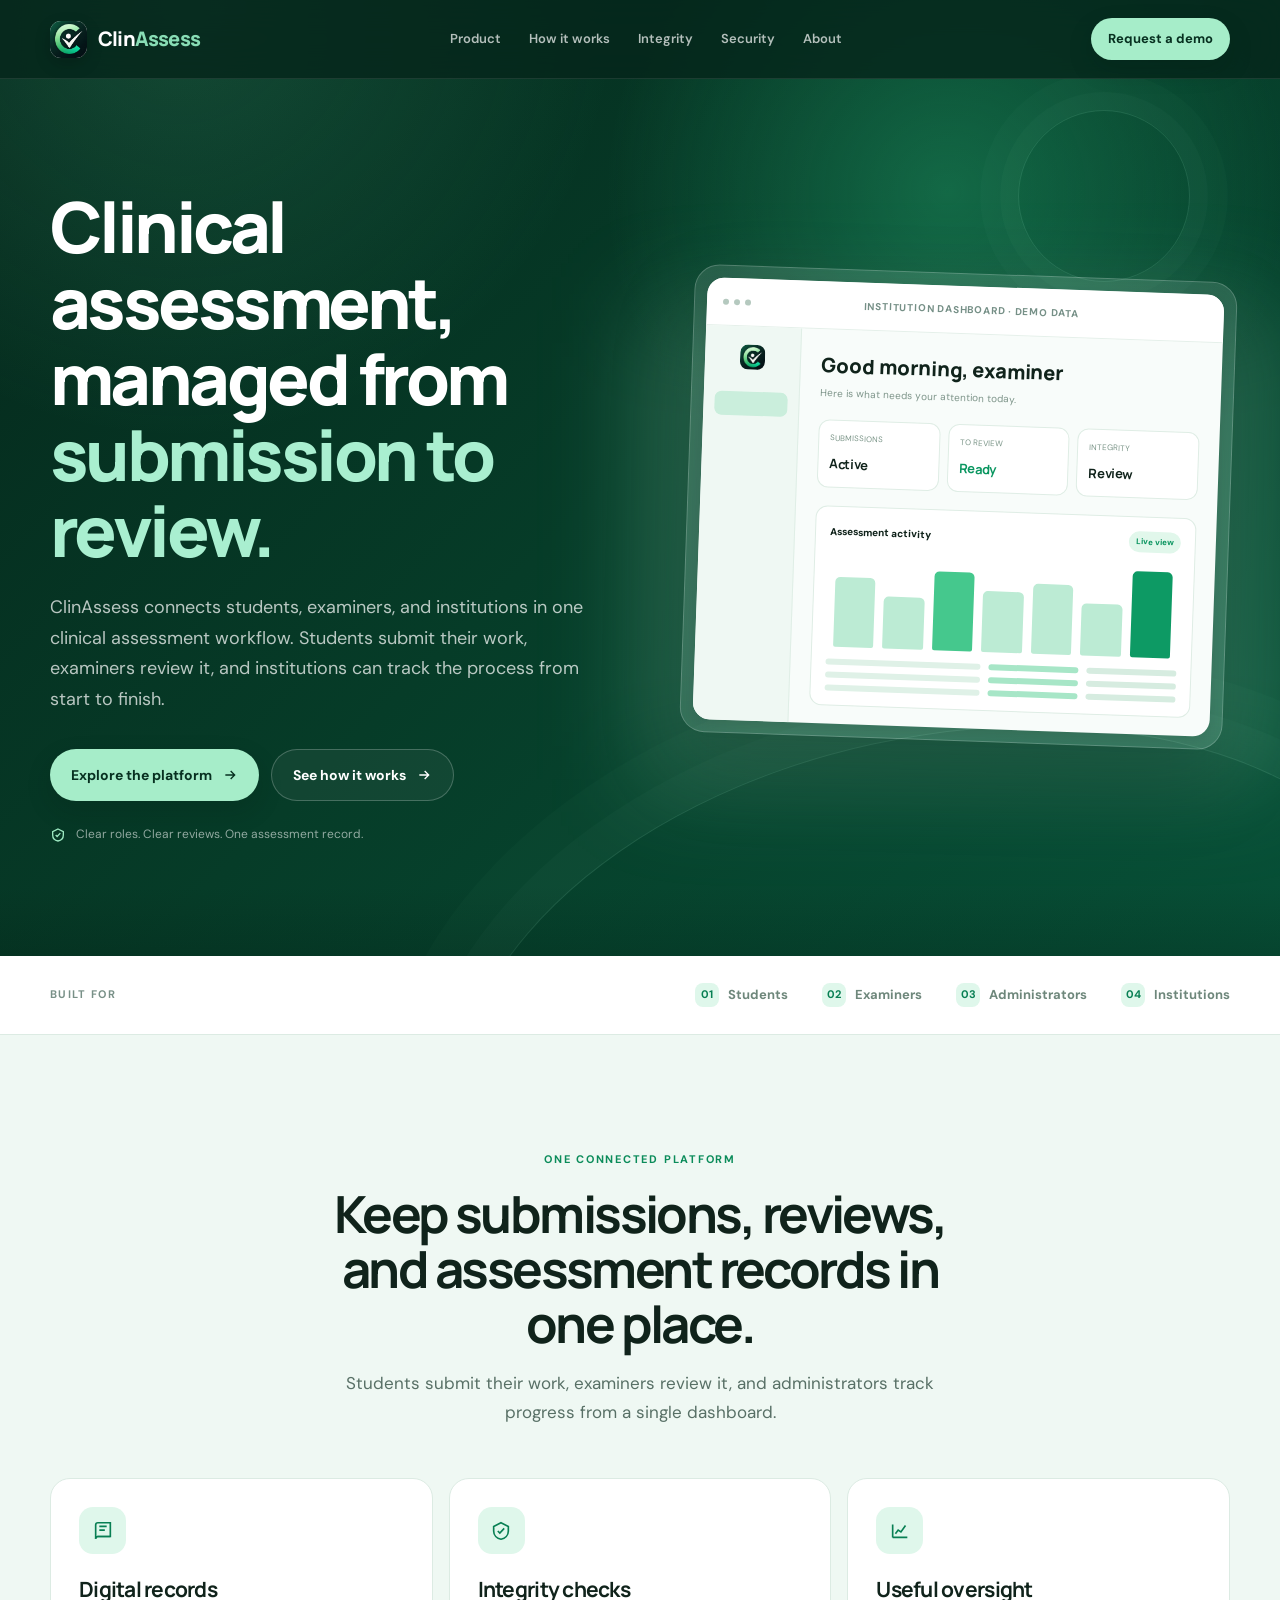
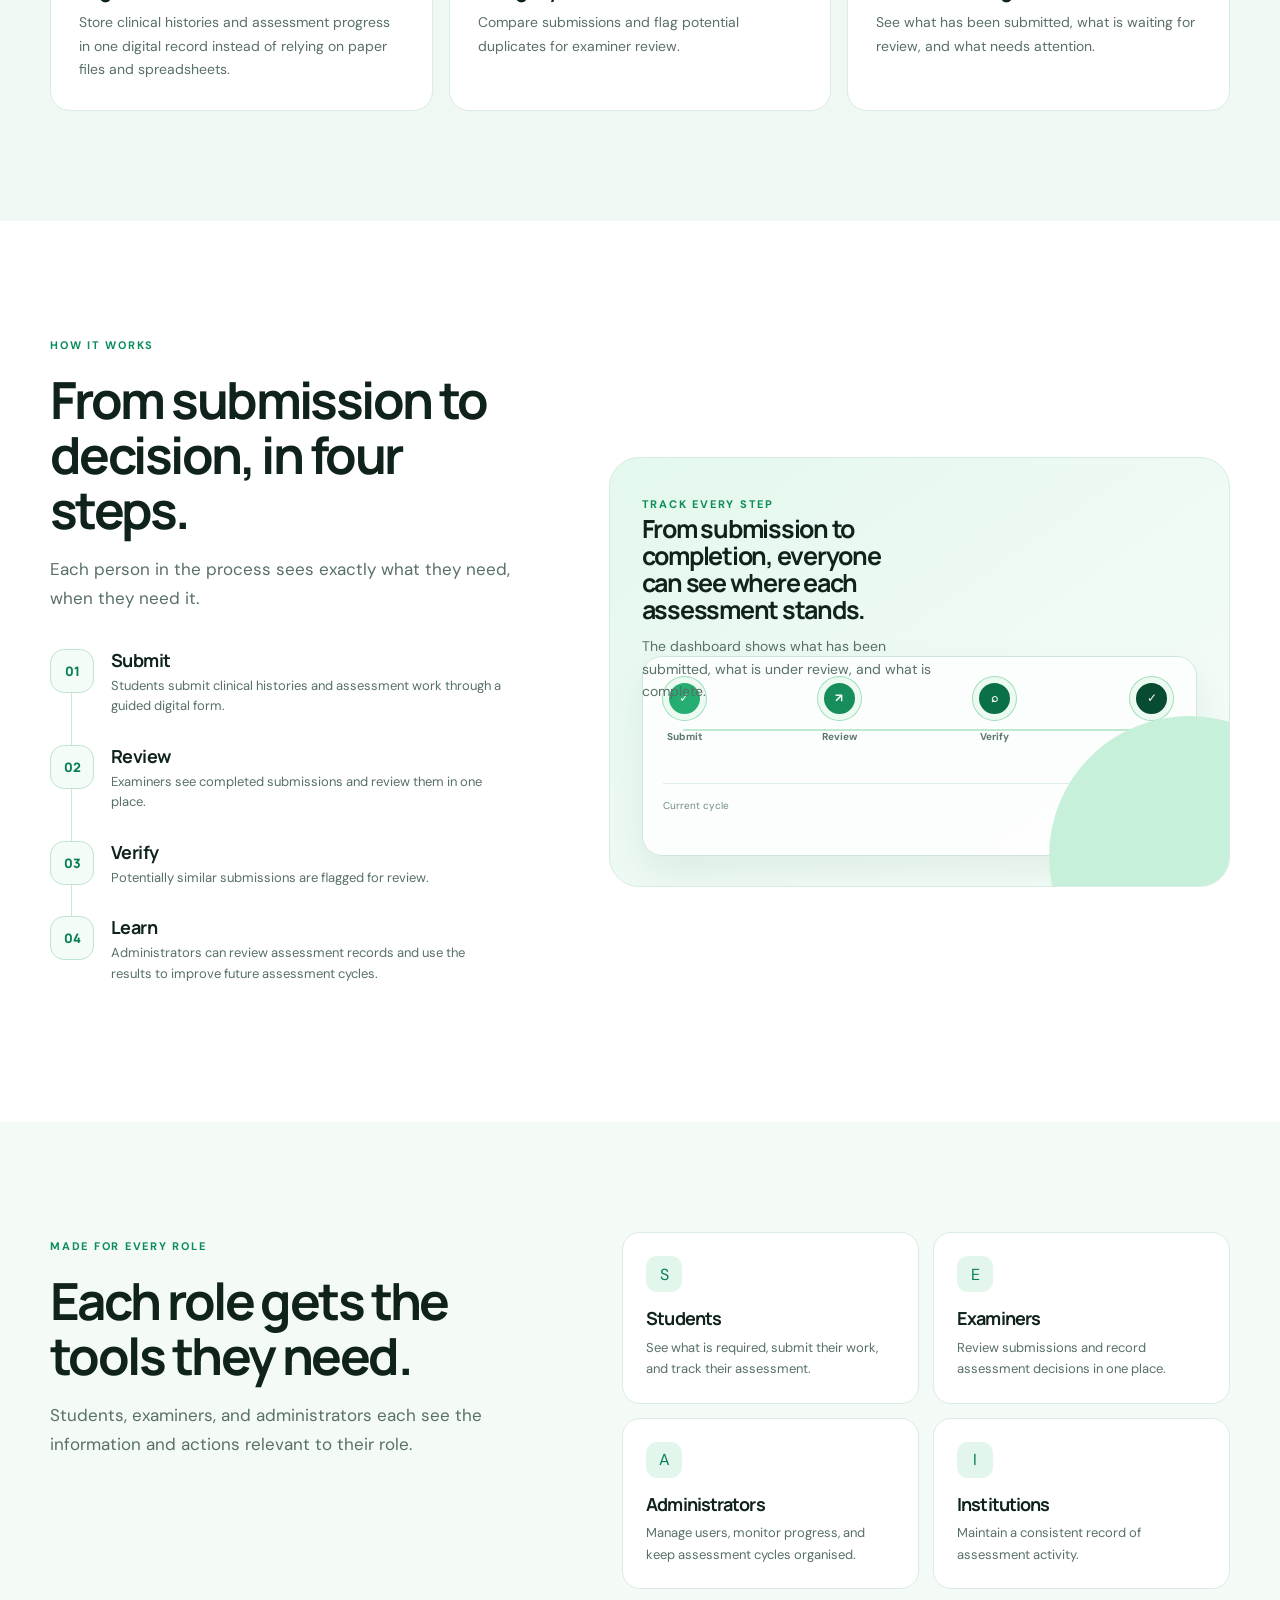
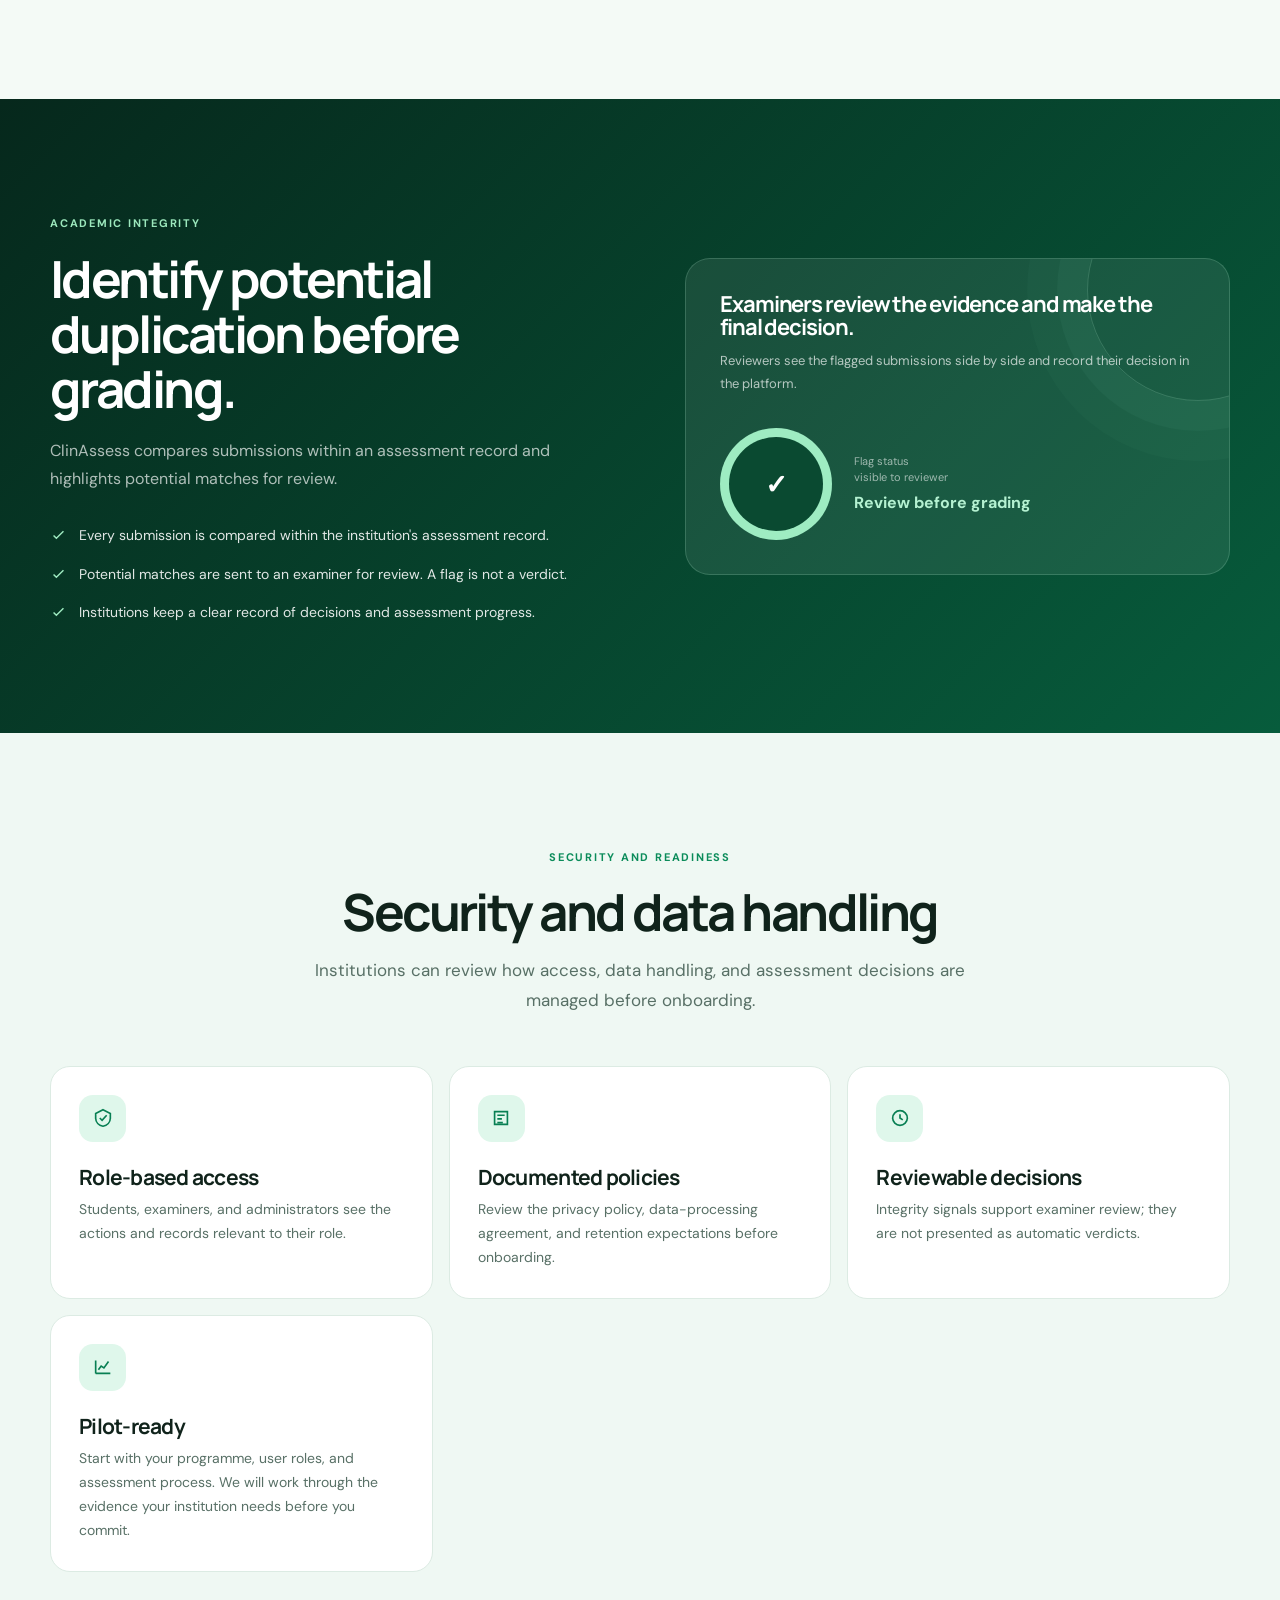
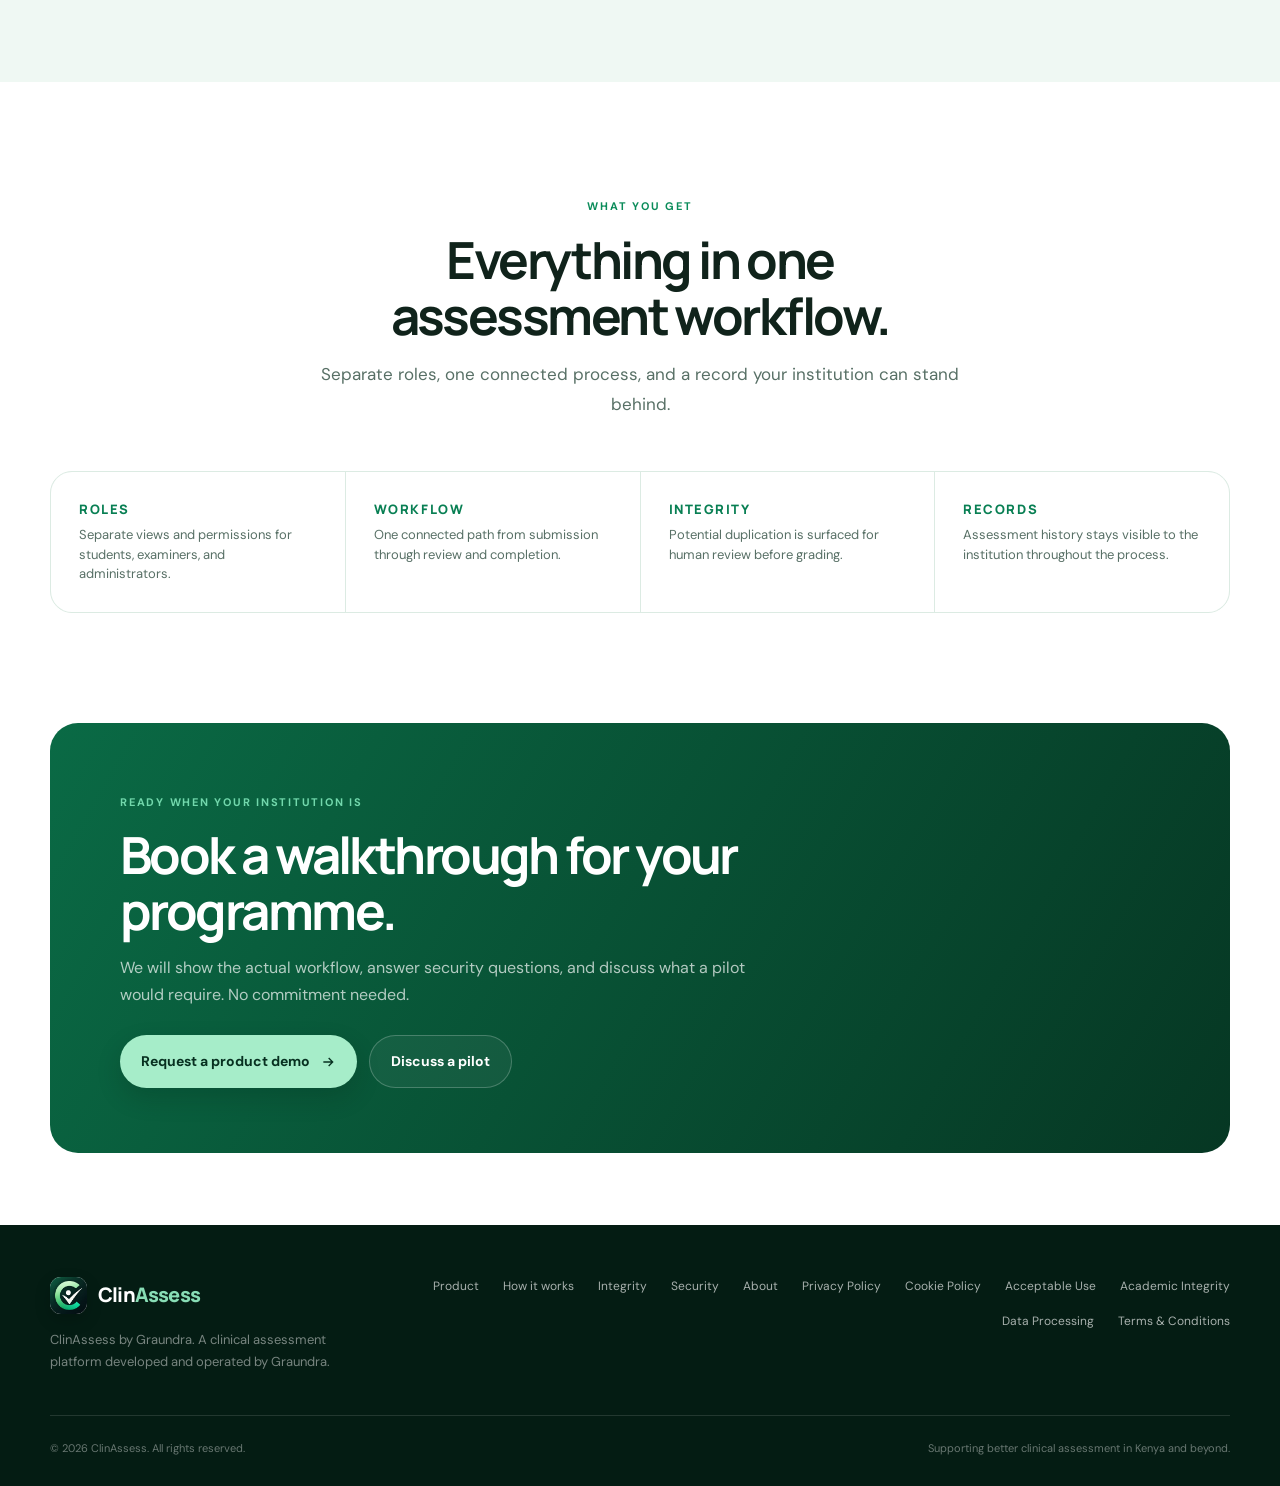
==== commit 57385808: "Restore the homepage to its original state before the background-image change." ====
--- a/index.html
+++ b/index.html
@@ -23,7 +23,7 @@
     .container{width:min(var(--max),calc(100% - 48px));margin:0 auto}
     .eyebrow{display:inline-flex;align-items:center;gap:9px;font-size:11px;line-height:1;font-weight:700;letter-spacing:.16em;text-transform:uppercase;color:#72d8ac}
     .eyebrow:before{display:none}
-    .btn{display:inline-flex;align-items:center;justify-content:center;gap:10px;border:0;border-radius:999px;padding:14px 21px;font-size:14px;font-weight:700;cursor:pointer;transition:transform .2s ease, box-shadow .2s ease, background .2s ease}
+    .btn{display:inline-flex;align-items:center;justify-content:center;gap:10px;border:0;border-radius:999px;padding:14px 21px;font-size:14px;font-weight:700;cursor:pointer;transition:transform .2s ease,box-shadow .2s ease,background .2s ease}
     .btn:hover{transform:translateY(-2px)}
     .btn-primary{color:#073020;background:#a6edc9;box-shadow:0 10px 24px rgba(2,27,18,.18)}
     .btn-primary:hover{background:#c0f5da;box-shadow:0 14px 30px rgba(2,27,18,.24)}
@@ -45,9 +45,9 @@
     .nav-actions{display:flex;align-items:center;gap:12px}.nav-actions .btn{padding:11px 17px;font-size:13px}
     .menu-toggle{display:none;width:42px;height:42px;border:1px solid rgba(255,255,255,.16);border-radius:12px;background:transparent;color:#fff;cursor:pointer}
 
-    .hero{position:relative;isolation:isolate;padding:170px 0 112px;min-height:730px;color:#fff;background:linear-gradient(90deg, rgba(4, 24, 17, .8) 0%, rgba(4, 24, 17, .48) 38%, rgba(4, 24, 17, .2) 100%),url('clinic-bg.jpg') center/cover no-repeat;}
-    .hero:before{content:'';position:absolute;z-index:-1;inset:auto -12% -42% 35%;height:620px;border-radius:50%;border:1px solid rgba(165,241,205,.15);box-shadow:0 0 0 36px rgba(165,241,205,.025);background:rgba(164,242,205,.04)}
-    .hero:after{content:'';position:absolute;z-index:-1;top:110px;right:7%;width:170px;height:170px;border:1px solid rgba(165,241,205,.14);border-radius:50%;box-shadow:0 0 0 18px rgba(165,241,205,.02)}
+    .hero{position:relative;isolation:isolate;padding:170px 0 112px;min-height:730px;color:#fff;background:radial-gradient(circle at 74% 20%,rgba(36,166,111,.42),transparent 28%),radial-gradient(circle at 14% 0%,rgba(80,196,145,.2),transparent 30%),linear-gradient(135deg,#05271b 0%,#063c28 49%,#075037 100%);overflow:hidden}
+    .hero:before{content:'';position:absolute;z-index:-1;inset:auto -12% -42% 35%;height:620px;border-radius:50%;border:1px solid rgba(165,241,205,.15);box-shadow:0 0 0 36px rgba(165,241,205,.025),0 0 0 72px rgba(165,241,205,.02);transform:rotate(-12deg)}
+    .hero:after{content:'';position:absolute;z-index:-1;top:110px;right:7%;width:170px;height:170px;border:1px solid rgba(165,241,205,.14);border-radius:50%;box-shadow:0 0 0 18px rgba(165,241,205,.025),0 0 0 38px rgba(165,241,205,.018)}
     .hero-grid{display:grid;grid-template-columns:1.02fr .98fr;align-items:center;gap:72px}
     .hero-copy{max-width:620px}.hero-copy .pill{margin-bottom:26px}
     h1,h2,h3{font-family:Manrope,sans-serif;letter-spacing:-.05em;line-height:1.08}
@@ -60,30 +60,31 @@
     .dashboard-wrap{position:relative}.dashboard-glow{position:absolute;inset:8% -8% -8%;background:rgba(149,241,198,.25);filter:blur(50px);z-index:-1}
     .dashboard{position:relative;border:1px solid rgba(255,255,255,.2);border-radius:25px;padding:12px;background:rgba(255,255,255,.1);box-shadow:0 34px 80px rgba(0,0,0,.22);transform:rotate(2deg)}
     .dashboard-inner{border-radius:17px;overflow:hidden;background:#f8fcfa;color:var(--ink);box-shadow:0 4px 16px rgba(0,0,0,.12)}
-    .dash-top{height:48px;display:flex;align-items:center;justify-content:space-between;padding:0 16px;background:#fff;border-bottom:1px solid #e5f0ea}.dash-dots{display:flex;gap:5px}.dash-dots i{width:10px;height:10px;border-radius:50%;display:block;background:#dbe8e2}.dash-dots i:first-child{background:#f5c2b6}.dash-dots i:nth-child(2){background:#f1d18f}.dash-dots i:nth-child(3){background:#a7e0be}.dash-title{font-size:11px;font-weight:700;color:#7a8f86}.dash-content{display:grid;grid-template-columns:96px 1fr;min-height:350px}.dash-side{padding:18px 11px;background:#eff8f3;border-right:1px solid #e0eee6}.dash-side .mini-logo{height:25px;width:25px;border-radius:8px;overflow:hidden;background:#fff;display:grid;place-items:center;box-shadow:0 6px 16px rgba(0,0,0,.07)}.dash-side .mini-logo img{width:100%;height:100%;object-fit:cover}.dash-nav{display:grid;gap:10px;margin-top:18px}.dash-nav span{display:block;height:8px;border-radius:999px;background:#dfece4}.dash-main{padding:26px 26px 18px;background:#fff}.dash-greeting{font-size:13px;color:#72857c}.dash-sub{margin-top:8px;font-size:14px;color:#173a2d}.dash-stats{display:grid;grid-template-columns:repeat(2,minmax(0,1fr));gap:12px;margin-top:22px}.dash-stat{padding:12px;border:1px solid #ebf1ed;border-radius:14px;background:#f9fbfa}.dash-stat small{display:block;color:#6a7d75}.dash-stat b{display:block;margin-top:6px;font-size:18px;color:#10231b}.dash-graph{margin-top:18px;padding:12px;border:1px solid #ebf1ed;border-radius:16px;background:linear-gradient(180deg,#f7fbf8,#eef8f4)}.bar-row{display:flex;align-items:flex-end;gap:8px;height:120px}.bar-row span{display:block;flex:1;border-radius:9px 9px 0 0;background:linear-gradient(180deg,#afebcf,#0d8b62)}.bar-row span:nth-child(1){height:44%}.bar-row span:nth-child(2){height:62%}.bar-row span:nth-child(3){height:78%}.bar-row span:nth-child(4){height:54%}.bar-row span:nth-child(5){height:86%}.bar-row span:nth-child(6){height:68%}
+    .dash-top{height:48px;display:flex;align-items:center;justify-content:space-between;padding:0 16px;background:#fff;border-bottom:1px solid #e5f0ea}.dash-dots{display:flex;gap:5px}.dash-dots i{width:6px;height:6px;border-radius:50%;background:#b5c9bf}.dash-title{font-size:10px;font-weight:700;color:#769087;letter-spacing:.08em;text-transform:uppercase}
+    .dash-content{display:grid;grid-template-columns:96px 1fr;min-height:350px}.dash-side{padding:18px 11px;background:#eff8f3;border-right:1px solid #e0eee6}.dash-side .mini-logo{height:25px;width:25px;border-radius:8px;overflow:hidden;margin:0 auto 22px}.dash-side .mini-logo img{width:100%;height:100%;object-fit:cover}.dash-nav{display:grid;gap:8px}.dash-nav span{height:24px;border-radius:7px;background:transparent}.dash-nav span:first-child{background:#caeedc}.dash-main{padding:20px 20px 18px}.dash-greeting{font-family:Manrope;font-size:20px;font-weight:800;margin-bottom:4px}.dash-sub{font-size:10px;color:#7d9489}.dash-stats{display:grid;grid-template-columns:repeat(3,1fr);gap:8px;margin:18px 0}.dash-stat{padding:11px;border:1px solid #dfede5;border-radius:11px;background:#fff}.dash-stat small{display:block;font-size:8px;color:#7b9588;margin-bottom:6px}.dash-stat b{font-family:Manrope;font-size:20px}.dash-stat b.word{font-size:13px;letter-spacing:-.03em}.dash-stat b.green{color:#0a9660}.dash-panel{padding:14px;border:1px solid #dfede5;border-radius:12px;background:#fff}.panel-head{display:flex;justify-content:space-between;align-items:center;font-size:10px;font-weight:800}.panel-head span{font-size:8px;color:#0b9560;background:#e1f7eb;padding:4px 7px;border-radius:99px}.bar-chart{height:105px;display:flex;align-items:end;gap:9px;padding:15px 7px 0}.bar-chart i{display:block;flex:1;border-radius:5px 5px 2px 2px;background:#bcebd4}.bar-chart i:nth-child(2),.bar-chart i:nth-child(6){height:58%}.bar-chart i:nth-child(1),.bar-chart i:nth-child(5){height:78%}.bar-chart i:nth-child(3){height:88%;background:#45c88d}.bar-chart i:nth-child(4){height:68%}.bar-chart i:nth-child(7){height:96%;background:#0d9a64}.dash-table{display:grid;gap:7px;margin-top:12px}.dash-row{display:grid;grid-template-columns:1.2fr .7fr .7fr;gap:8px;align-items:center;font-size:8px;color:#6b8277}.dash-row b{height:6px;border-radius:99px;background:#dff1e7}.dash-row b:nth-child(2){background:#a7e6c7}.dash-row b:nth-child(3){background:#d6ece0}
     .hero-bottom{position:absolute;bottom:0;left:0;right:0;height:70px;background:linear-gradient(180deg,transparent,rgba(1,21,13,.2));pointer-events:none}
 
-    .trust{padding:27px 0;background:#fff;border-bottom:1px solid var(--line)}.trust-row{display:flex;align-items:center;justify-content:space-between;gap:24px}.trust-label{font-size:11px;color:#7a8f86;letter-spacing:.16em;text-transform:uppercase;font-weight:700}.trust-items{display:flex;align-items:center;justify-content:flex-end;flex-wrap:wrap;gap:18px}.trust-item{display:flex;align-items:center;gap:10px;padding:8px 12px;border-radius:999px;background:#f5faf6;border:1px solid #e4efe8;color:#173b2e;font-size:13px;font-weight:700}.trust-item span{display:grid;place-items:center;width:22px;height:22px;border-radius:50%;background:#e1f6ea;color:#0d8a5d;font-size:10px}
+    .trust{padding:27px 0;background:#fff;border-bottom:1px solid var(--line)}.trust-row{display:flex;align-items:center;justify-content:space-between;gap:24px}.trust-label{font-size:11px;color:#789087;font-weight:700;letter-spacing:.12em;text-transform:uppercase}.trust-items{display:flex;align-items:center;gap:34px;color:#6e877b;font-size:13px;font-weight:700}.trust-item{display:flex;align-items:center;gap:9px}.trust-item span{width:24px;height:24px;border-radius:8px;display:grid;place-items:center;background:var(--mint);color:var(--green);font-size:11px}
 
-    section{padding:110px 0}.section-head{max-width:650px}.section-head.center{margin:0 auto;text-align:center}.section-head h2{margin:15px 0 17px;font-size:clamp(34px,4vw,54px)}.section-head p{color:var(--ink-soft);font-size:18px;line-height:1.7}
-    .soft-section{background:#eff8f3}.feature-grid{display:grid;grid-template-columns:repeat(3,1fr);gap:16px;margin-top:50px}.feature-card{padding:28px;border:1px solid var(--line);border-radius:22px;background:#fff;box-shadow:0 8px 24px rgba(6,38,27,.04)}.icon-box{width:48px;height:48px;display:grid;place-items:center;border-radius:14px;background:#eefaf4;color:#0a8d60;border:1px solid #dfeee4}.feature-card h3{margin:20px 0 10px;font-size:24px}.feature-card p{color:var(--ink-soft);font-size:16px;line-height:1.7}.feature-card ul{list-style:none;margin-top:18px;display:grid;gap:10px}.feature-card li{display:flex;align-items:center;gap:8px;color:#1d3d33;font-size:14px;font-weight:600}.feature-card li:before{content:'•';color:#0c8d62;font-size:18px;line-height:1}
+    section{padding:110px 0}.section-head{max-width:650px}.section-head.center{margin:0 auto;text-align:center}.section-head h2{margin:15px 0 17px;font-size:clamp(34px,4vw,54px)}.section-head p{color:var(--ink-soft);font-size:17px;line-height:1.75}
+    .soft-section{background:#eff8f3}.feature-grid{display:grid;grid-template-columns:repeat(3,1fr);gap:16px;margin-top:50px}.feature-card{padding:28px;border:1px solid var(--line);border-radius:20px;background:#fff;transition:transform .2s ease,box-shadow .2s ease}.feature-card:hover{transform:translateY(-5px);box-shadow:var(--shadow)}.icon-box{width:47px;height:47px;display:grid;place-items:center;border-radius:14px;background:var(--mint);color:var(--green);margin-bottom:24px}.feature-card h3{font-size:21px;margin-bottom:10px;letter-spacing:-.035em}.feature-card p{color:var(--ink-soft);font-size:14px;line-height:1.7}
 
-    .workflow{background:#fff}.workflow-layout{display:grid;grid-template-columns:.86fr 1.14fr;gap:90px;align-items:center}.step-list{display:grid;gap:0;margin-top:35px}.step{display:grid;grid-template-columns:54px 1fr;gap:18px;padding:22px 0;border-bottom:1px solid #ebf0ec}.step-number{width:42px;height:42px;display:grid;place-items:center;border-radius:12px;background:#eafaf0;color:#0d8f5d;font-weight:800}.step h3{font-size:22px;margin-bottom:8px}.step p{color:var(--ink-soft);line-height:1.7}.workflow-card{padding:34px;border-radius:28px;border:1px solid var(--line);background:linear-gradient(180deg,#f9fbfa,#f3f9f4);box-shadow:var(--shadow)}.workflow-card .eyebrow{color:#0b8c5a}.workflow-card h3{margin:14px 0 12px;font-size:32px}.workflow-card p{color:var(--ink-soft);font-size:17px;line-height:1.7}.mini-panel{margin-top:24px;padding:18px;border-radius:18px;background:#fff;border:1px solid #ebf2ee}.mini-panel .line{height:10px;border-radius:999px;background:#e8f3ed;margin-bottom:12px}.mini-panel .line:nth-child(1){width:62%}.mini-panel .line:nth-child(2){width:84%}.mini-panel .line:nth-child(3){width:74%}.mini-panel .line:nth-child(4){width:52%}
+    .workflow{background:#fff}.workflow-layout{display:grid;grid-template-columns:.86fr 1.14fr;gap:90px;align-items:center}.step-list{display:grid;gap:0;margin-top:35px}.step{display:grid;grid-template-columns:44px 1fr;gap:17px;position:relative;padding:0 0 28px}.step:not(:last-child):before{content:'';position:absolute;top:44px;left:21px;width:1px;height:calc(100% - 28px);background:#cce6d9}.step-number{width:44px;height:44px;border:1px solid #bfe4d0;border-radius:14px;display:grid;place-items:center;color:var(--green);font-family:Manrope;font-size:13px;font-weight:800;background:#f3fcf7;z-index:1}.step h3{font-size:18px;letter-spacing:-.03em;margin:2px 0 5px}.step p{font-size:13px;color:var(--ink-soft);max-width:390px}.workflow-card{position:relative;min-height:430px;padding:32px;border-radius:30px;background:linear-gradient(145deg,#e4f8ed,#f7fcf9);border:1px solid #d3eee0;overflow:hidden}.workflow-card:after{content:'';position:absolute;width:280px;height:280px;border-radius:50%;right:-100px;bottom:-110px;background:#c7f0da}.workflow-card h3{font-size:25px;max-width:280px;position:relative;z-index:1}.workflow-card p{max-width:315px;color:var(--ink-soft);font-size:14px;position:relative;z-index:1;margin-top:12px}.process-visual{position:absolute;left:32px;right:32px;bottom:30px;height:200px;border:1px solid #cfe7da;border-radius:20px;background:rgba(255,255,255,.82);padding:20px;box-shadow:0 18px 35px rgba(28,106,69,.08)}.process-line{position:absolute;left:40px;right:40px;top:72px;height:2px;background:#bfe8d0}.process-nodes{display:flex;justify-content:space-between;position:relative}.process-node{display:grid;justify-items:center;gap:9px;font-size:10px;font-weight:700;color:#5c776b}.node-dot{width:43px;height:43px;border-radius:50%;border:6px solid #ecfaf2;background:#25ad72;box-shadow:0 0 0 1px #9dddbb;display:grid;place-items:center;color:#fff;font-size:12px}.process-node:nth-child(2) .node-dot{background:#168d5b}.process-node:nth-child(3) .node-dot{background:#0b7048}.process-node:nth-child(4) .node-dot{background:#074b31}.process-note{display:flex;justify-content:space-between;gap:10px;margin-top:38px;padding-top:14px;border-top:1px solid #e0efe6;color:#738b80;font-size:10px}.process-note b{color:#0c8858}
 
-    .roles{background:#f4faf6}.role-layout{display:grid;grid-template-columns:.9fr 1.1fr;gap:75px;align-items:start}.role-grid{display:grid;grid-template-columns:repeat(2,1fr);gap:14px}.role-card{padding:24px;border-radius:20px;border:1px solid #dfeee5;background:#fff;box-shadow:0 8px 22px rgba(6,38,27,.03)}.role-card h3{font-size:22px;margin-bottom:10px}.role-card p{color:var(--ink-soft);line-height:1.7}.role-card .tag{display:inline-flex;align-items:center;min-height:30px;padding:0 12px;border-radius:999px;background:#edf9f2;color:#0d8f5d;font-size:11px;font-weight:700;letter-spacing:.08em;text-transform:uppercase}
+    .roles{background:#f4faf6}.role-layout{display:grid;grid-template-columns:.9fr 1.1fr;gap:75px;align-items:start}.role-grid{display:grid;grid-template-columns:repeat(2,1fr);gap:14px}.role-card{padding:23px;border-radius:18px;background:#fff;border:1px solid var(--line)}.role-card .role-icon{width:36px;height:36px;border-radius:11px;display:grid;place-items:center;background:#e2f6eb;color:var(--green);margin-bottom:17px}.role-card h3{font-size:18px;margin-bottom:8px}.role-card p{font-size:13px;color:var(--ink-soft);line-height:1.65}
 
-    .integrity{color:#fff;background:linear-gradient(135deg,#06281c,#075c3c)}.integrity .eyebrow{color:#9ce8bd}.integrity-layout{display:grid;grid-template-columns:1fr 1fr;gap:90px;align-items:center}.integrity h2{margin:14px 0 20px;font-size:clamp(32px,4vw,52px)}.integrity p{color:rgba(255,255,255,.76);font-size:17px;line-height:1.7}.integrity-list{display:grid;gap:14px;margin-top:26px}.integrity-item{display:flex;gap:12px;align-items:flex-start;padding:14px 16px;border-radius:16px;background:rgba(255,255,255,.04);border:1px solid rgba(255,255,255,.08)}.integrity-item i{width:24px;height:24px;display:grid;place-items:center;border-radius:50%;background:rgba(158,232,189,.12);color:#aaf1cb;font-weight:700}.check-visual{padding:22px;border-radius:26px;background:linear-gradient(180deg,rgba(255,255,255,.08),rgba(255,255,255,.02));border:1px solid rgba(255,255,255,.08);box-shadow:0 18px 40px rgba(0,0,0,.12)}.check-card{padding:18px;border-radius:18px;background:#fff;color:var(--ink)}.check-header{display:flex;align-items:center;justify-content:space-between;margin-bottom:18px}.check-pill{padding:7px 10px;border-radius:999px;background:#ebfaf2;color:#0b8d5b;font-size:11px;font-weight:800;letter-spacing:.09em;text-transform:uppercase}.check-lines{display:grid;gap:10px}.check-lines span{display:block;height:10px;border-radius:999px;background:#edf2ee}.check-lines span:nth-child(1){width:60%}.check-lines span:nth-child(2){width:80%}.check-lines span:nth-child(3){width:72%}.check-lines span:nth-child(4){width:54%}
+    .integrity{color:#fff;background:linear-gradient(135deg,#06281c,#075c3c)}.integrity .eyebrow{color:#9ce8bd}.integrity-layout{display:grid;grid-template-columns:1fr 1fr;gap:90px;align-items:center}.integrity h2{font-size:clamp(35px,4vw,55px);margin:16px 0 20px}.integrity p{color:rgba(255,255,255,.68);font-size:16px;line-height:1.8}.check-list{display:grid;gap:16px;margin-top:30px}.check-list li{display:flex;align-items:flex-start;gap:12px;color:rgba(255,255,255,.88);font-size:14px}.check-list svg{flex:0 0 auto;color:#9eebc1;margin-top:3px}.integrity-card{position:relative;padding:34px;border:1px solid rgba(178,241,207,.2);border-radius:25px;background:rgba(255,255,255,.08);overflow:hidden}.integrity-card:before{content:'';position:absolute;right:-80px;top:-80px;width:220px;height:220px;border:1px solid rgba(178,241,207,.2);border-radius:50%;box-shadow:0 0 0 30px rgba(178,241,207,.035),0 0 0 60px rgba(178,241,207,.025)}.integrity-card h3{font-size:22px;position:relative}.integrity-card p{font-size:13px;margin-top:9px;position:relative}.integrity-score{display:flex;align-items:center;gap:22px;margin-top:32px;position:relative}.score-ring{width:112px;height:112px;border-radius:50%;display:grid;place-items:center;background:#9eecc2;position:relative}.score-ring:after{content:'';position:absolute;inset:9px;border-radius:50%;background:#0a4a31}.score-ring b{position:relative;z-index:1;font:800 27px Manrope}.integrity-score small{display:block;color:rgba(255,255,255,.58);font-size:11px;line-height:1.5}.integrity-score strong{display:block;color:#b4f1d1;font-size:16px;margin-top:4px}
 
-    .stats{background:#fff}.stats-grid{display:grid;grid-template-columns:repeat(4,1fr);gap:1px;margin-top:52px;border:1px solid var(--line);border-radius:22px;overflow:hidden;background:var(--line)}.stat{padding:28px 24px;background:#fff}.stat strong{display:block;font-size:32px;font-family:Manrope,sans-serif;letter-spacing:-.05em}.stat span{display:block;margin-top:10px;color:var(--ink-soft);font-size:15px}
+    .stats{background:#fff}.stats-grid{display:grid;grid-template-columns:repeat(4,1fr);gap:1px;margin-top:52px;border:1px solid var(--line);border-radius:22px;overflow:hidden;background:var(--line)}.stat{padding:28px;background:#fff}.stat b{display:block;font:800 35px Manrope;color:var(--green);letter-spacing:-.06em;margin-bottom:7px}.stat b.stat-label{font-size:13px;letter-spacing:.12em}.stat span{display:block;color:var(--ink-soft);font-size:13px;line-height:1.5}
+    .cta{padding:0 0 110px;background:#fff}.cta-panel{position:relative;overflow:hidden;border-radius:28px;padding:65px 70px;background:linear-gradient(120deg,#0a6a45,#063723);color:#fff}.cta-panel:after{content:'';position:absolute;width:400px;height:400px;border-radius:50%;right:-120px;top:-230px;border:1px solid rgba(166,239,202,.2);box-shadow:0 0 0 35px rgba(166,239,202,.03),0 0 0 70px rgba(166,239,202,.025)}.cta-content{position:relative;z-index:1;max-width:640px}.cta h2{font-size:clamp(34px,4vw,54px);margin:14px 0 16px}.cta p{color:rgba(255,255,255,.69);font-size:16px;line-height:1.7}.cta .hero-actions{margin-top:27px}
 
-    .cta{padding:0 0 110px;background:#fff}.cta-panel{position:relative;overflow:hidden;border-radius:28px;padding:65px 70px;background:linear-gradient(120deg,#0a6a45,#063723);color:#fff}.cta-panel:before{content:'';position:absolute;inset:-20% -10% auto auto;width:260px;height:260px;border-radius:50%;background:rgba(255,255,255,.08)}.cta-panel:after{content:'';position:absolute;inset:auto auto -30% -5%;width:240px;height:240px;border-radius:50%;background:rgba(159,233,187,.08)}.cta-content{position:relative;z-index:1;display:flex;align-items:flex-end;justify-content:space-between;gap:30px}.cta-content h2{font-size:clamp(32px,4vw,48px);max-width:550px}.cta-content .btn{background:#fff;color:#063723}.cta-content .btn:hover{background:#f3faf5}
+    footer{padding:52px 0 28px;color:rgba(255,255,255,.65);background:#041c13}.footer-top{display:flex;align-items:flex-start;justify-content:space-between;gap:40px;padding-bottom:42px;border-bottom:1px solid rgba(255,255,255,.12)}.footer-brand{max-width:285px}.footer-brand .brand{margin-bottom:15px}.footer-brand p{font-size:13px;line-height:1.7;color:rgba(255,255,255,.46)}.footer-links{display:flex;flex-wrap:wrap;justify-content:flex-end;gap:16px 24px;font-size:12px}.footer-links a:hover{color:#fff}.footer-bottom{display:flex;justify-content:space-between;gap:20px;padding-top:24px;font-size:11px;color:rgba(255,255,255,.4)}
 
-    footer{padding:52px 0 28px;color:rgba(255,255,255,.65);background:#041c13}.footer-top{display:flex;align-items:flex-start;justify-content:space-between;gap:40px;padding-bottom:42px;border-bottom:1px solid rgba(255,255,255,.08)}.footer-brand{display:flex;flex-direction:column;gap:18px}.footer-links{display:flex;gap:28px;flex-wrap:wrap}.footer-links a{color:rgba(255,255,255,.7)}.footer-links a:hover{color:#fff}.footer-bottom{display:flex;align-items:center;justify-content:space-between;gap:22px;padding-top:20px;font-size:13px}.footer-bottom .socials{display:flex;gap:12px}.footer-bottom .socials a{display:inline-flex;align-items:center;justify-content:center;width:30px;height:30px;border-radius:50%;background:rgba(255,255,255,.06);color:#fff}
-
-    .modal-backdrop{position:fixed;z-index:100;inset:0;display:none;align-items:center;justify-content:center;padding:20px;background:rgba(1,13,8,.72);backdrop-filter:blur(8px)}.modal-backdrop.open{display:flex}.modal{width:min(520px,100%);padding:28px;border-radius:24px;background:#fff;color:var(--ink);box-shadow:0 28px 80px rgba(0,0,0,.25)}.modal h3{font-size:28px;margin-bottom:10px}.modal p{color:var(--ink-soft);line-height:1.7}.modal .btn{margin-top:22px}
+    .modal-backdrop{position:fixed;z-index:100;inset:0;display:none;align-items:center;justify-content:center;padding:20px;background:rgba(1,13,8,.72);backdrop-filter:blur(8px)}.modal-backdrop.open{display:flex}.modal{width:min(480px,100%);padding:30px;border-radius:25px;background:#fff;box-shadow:0 30px 90px rgba(0,0,0,.3);position:relative}.modal-close{position:absolute;right:17px;top:17px;width:32px;height:32px;border:0;border-radius:50%;background:#eef6f1;color:#527466;cursor:pointer}.modal h2{font-size:27px;padding-right:30px}.modal-sub{color:var(--ink-soft);font-size:13px;margin-top:8px}.inst-list{list-style:none;display:grid;gap:10px;margin-top:22px}.inst-option{display:flex;align-items:center;gap:13px;width:100%;padding:13px;border:1px solid var(--line);border-radius:15px;background:#fff;text-align:left;cursor:pointer;transition:border-color .2s,box-shadow .2s,transform .2s}.inst-option:hover{border-color:#8cd7b0;box-shadow:0 10px 25px rgba(12,127,83,.12);transform:translateY(-2px)}.inst-logo{width:44px;height:44px;border-radius:12px;overflow:hidden;background:var(--mint);flex:0 0 auto}.inst-logo img{width:100%;height:100%;object-fit:cover}.inst-info{display:grid;gap:3px;flex:1}.inst-name{font-weight:800;font-size:14px}.inst-meta{font-size:11px;color:var(--ink-soft)}.pilot{width:max-content;padding:3px 7px;border-radius:99px;background:#e3f8ec;color:#0b8656;font-size:9px;font-weight:800;letter-spacing:.04em;text-transform:uppercase}.inst-arrow{color:#5c8773}.modal-note{margin-top:17px;color:#8a9d94;font-size:11px;line-height:1.5}
     .reveal{opacity:0;transform:translateY(18px);transition:opacity .7s ease,transform .7s ease}.reveal.visible{opacity:1;transform:none}
-    @media (max-width:900px){.nav-links{gap:16px}.hero-grid,.workflow-layout,.role-layout,.integrity-layout,.cta-content{grid-template-columns:1fr;gap:55px}.hero{padding-top:145px}.hero-copy{max-width:700px}.dashboard{transform:none}.feature-grid,.stats-grid{grid-template-columns:repeat(2,1fr)}.trust-row,.footer-top,.footer-bottom{flex-direction:column;align-items:flex-start}.footer-links{gap:16px}.cta-content{display:grid;align-items:start}} 
-    @media (max-width:700px){.container{width:min(var(--max),calc(100% - 34px))}.nav{height:70px}.nav-links,.nav-actions{display:none}.menu-toggle{display:grid;place-items:center}.nav.open .nav-links{display:flex;position:absolute;top:70px;left:17px;right:17px;padding:18px 20px;border:1px solid rgba(255,255,255,.09);border-radius:16px;background:rgba(6,38,27,.9);flex-direction:column;align-items:flex-start}.nav.open .nav-actions{display:flex;position:absolute;top:calc(70px + 200px);left:17px;right:17px;padding:0 20px}.feature-grid,.role-grid,.stats-grid{grid-template-columns:1fr}.section{padding:80px 0}.hero{min-height:640px}.hero-copy h1{font-size:clamp(38px,12vw,58px)}.hero-copy p{font-size:16px}.cta-panel{padding:40px 22px}.cta{padding-bottom:72px}.cta-panel:after{display:none}.cta-panel,.cta-content{min-height:0}.cta{padding-bottom:72px}}
+    @media (max-width:900px){.nav-links{gap:16px}.hero-grid,.workflow-layout,.role-layout,.integrity-layout{grid-template-columns:1fr;gap:55px}.hero{padding-top:145px}.hero-copy{max-width:700px}.dashboard{max-width:680px;margin:0 auto}.role-layout{gap:35px}.integrity-card{max-width:650px}.stats-grid{grid-template-columns:repeat(2,1fr)}}
+    @media (max-width:700px){.container{width:min(var(--max),calc(100% - 34px))}.nav{height:70px}.nav-links,.nav-actions{display:none}.menu-toggle{display:grid;place-items:center}.nav.open .nav-links{display:grid;position:absolute;left:17px;right:17px;top:78px;padding:18px;border-radius:18px;background:#073622;border:1px solid rgba(255,255,255,.14);box-shadow:0 22px 42px rgba(0,0,0,.22)}.nav.open .nav-actions{display:flex;position:absolute;left:17px;right:17px;top:243px;padding:0 18px 18px;border-radius:0 0 18px 18px;background:#073622;border:1px solid rgba(255,255,255,.14);border-top:0}.hero{padding:124px 0 80px;min-height:0}.hero-copy p{font-size:16px}.hero-actions{display:grid}.hero-actions .btn{width:100%}.dashboard{transform:none;padding:7px}.dash-content{grid-template-columns:66px 1fr;min-height:270px}.dash-side{padding:14px 8px}.dash-main{padding:14px}.dash-greeting{font-size:15px}.dash-stats{margin:12px 0}.dash-stat{padding:8px}.dash-stat b{font-size:15px}.bar-chart{height:78px;gap:5px}.process-visual{left:16px;right:16px;padding:13px}.workflow-card{min-height:405px;padding:24px}.feature-grid,.role-grid{grid-template-columns:1fr}.feature-grid{margin-top:32px}.trust-row{align-items:flex-start;flex-direction:column}.trust-items{flex-wrap:wrap;gap:14px 22px}.trust{padding:22px 0}.section-head p{font-size:15px}.section-head h2{font-size:36px}.workflow-layout,.integrity-layout{gap:35px}.stats-grid{grid-template-columns:1fr 1fr}.stat{padding:20px}.stat b{font-size:28px}.cta{padding-bottom:75px}.cta-panel{padding:38px 25px}.footer-top,.footer-bottom{flex-direction:column}.footer-links{justify-content:flex-start}.footer-bottom{gap:9px}.modal{padding:25px}.integrity-score{gap:15px}}
+  .cta-panel:after{display:none}.cta-panel,.cta-content{min-height:0}.cta{padding-bottom:72px}
   </style>
 </head>
 <body>
@@ -97,7 +98,7 @@
         <a href="/product">Product</a><a href="/how-it-works">How it works</a><a href="/integrity">Integrity</a><a href="/security">Security</a><a href="/about">About</a>
       </div>
       <div class="nav-actions"><a class="btn btn-primary" href="mailto:hello@graundra.com?subject=ClinAssess%20-%20Request%20Access">Request a demo</a></div>
-      <button class="menu-toggle" id="menuToggle" aria-label="Open navigation" aria-expanded="false"><svg width="20" height="20" viewBox="0 0 24 24" fill="none" stroke="currentColor" stroke-width="2" stroke-linecap="round"><path d="M4 7h16M4 12h16M4 17h16"/></svg></button>
+      <button class="menu-toggle" id="menuToggle" aria-label="Open navigation" aria-expanded="false"><svg width="20" height="20" viewBox="0 0 24 24" fill="none" stroke="currentColor" stroke-width="2"><path d="M4 7h16M4 12h16M4 17h16"/></svg></button>
     </nav>
   </header>
 
@@ -106,72 +107,56 @@
       <div class="container hero-grid">
         <div class="hero-copy reveal">
           <h1>Clinical assessment, managed from <em>submission to review.</em></h1>
-          <p>ClinAssess connects students, examiners, and institutions in one clinical assessment workflow. Students submit their work, examiners review it, and institutions can track the process from submission to completion.</p>
-          <div class="hero-actions"><a class="btn btn-primary" href="/product">Explore the platform <svg class="arrow" viewBox="0 0 24 24" fill="none" stroke="currentColor" stroke-width="2"><path d="M5 12h14M13 5l7 7-7 7"/></svg></a><a class="btn btn-outline" href="mailto:hello@graundra.com?subject=ClinAssess%20-%20Request%20Access">Request a demo</a></div>
-          <div class="hero-note"><svg width="16" height="16" viewBox="0 0 24 24" fill="none" stroke="currentColor" stroke-width="2"><path d="M12 3l8 4v5c0 4.8-3.4 8.2-8 9-4.6-.8-8-4.2-8-9V7l8-4Z"/><path d="m9.5 12 1.5 1.5 3.5-4"/></svg>Trusted by clinical institutions and assessment teams</div>
+          <p>ClinAssess connects students, examiners, and institutions in one clinical assessment workflow. Students submit their work, examiners review it, and institutions can track the process from start to finish.</p>
+          <div class="hero-actions"><a class="btn btn-primary" href="/product">Explore the platform <svg class="arrow" viewBox="0 0 24 24" fill="none" stroke="currentColor" stroke-width="2"><path d="M5 12h13M13 6l6 6-6 6"/></svg></a><a class="btn btn-outline" href="/how-it-works">See how it works <svg class="arrow" viewBox="0 0 24 24" fill="none" stroke="currentColor" stroke-width="2"><path d="M5 12h13M13 6l6 6-6 6"/></svg></a></div>
+          <div class="hero-note"><svg width="16" height="16" viewBox="0 0 24 24" fill="none" stroke="currentColor" stroke-width="2"><path d="M12 3l8 4v5c0 4.8-3.4 8.2-8 9-4.6-.8-8-4.2-8-9V7l8-4Z"/><path d="m8.5 12 2.2 2.2 4.8-5"/></svg> Clear roles. Clear reviews. One assessment record.</div>
         </div>
         <div class="dashboard-wrap reveal">
           <div class="dashboard-glow"></div>
           <div class="dashboard"><div class="dashboard-inner">
             <div class="dash-top"><div class="dash-dots"><i></i><i></i><i></i></div><div class="dash-title">Institution dashboard · Demo data</div><span style="width:16px"></span></div>
-            <div class="dash-content"><aside class="dash-side"><div class="mini-logo"><img src="cms-logo.jpg" alt=""></div><div class="dash-nav"><span></span><span></span><span></span><span></span></div></aside>
-              <div class="dash-main"><div class="dash-greeting">Good morning, examiner</div><div class="dash-sub">Here is what needs your attention today.</div><div class="dash-stats"><div class="dash-stat"><small>Pending reviews</small><b>38</b></div><div class="dash-stat"><small>Submitted today</small><b>12</b></div></div><div class="dash-graph"><div class="bar-row"><span></span><span></span><span></span><span></span><span></span><span></span></div></div></div>
+            <div class="dash-content"><aside class="dash-side"><div class="mini-logo"><img src="cms-logo.jpg" alt=""></div><div class="dash-nav"><span></span><span></span><span></span><span></span><span></span></div></aside>
+              <div class="dash-main"><div class="dash-greeting">Good morning, examiner</div><div class="dash-sub">Here is what needs your attention today.</div><div class="dash-stats"><div class="dash-stat"><small>SUBMISSIONS</small><b class="word">Active</b></div><div class="dash-stat"><small>TO REVIEW</small><b class="green word">Ready</b></div><div class="dash-stat"><small>INTEGRITY</small><b class="word">Review</b></div></div><div class="dash-panel"><div class="panel-head">Assessment activity <span>Live view</span></div><div class="bar-chart"><i></i><i></i><i></i><i></i><i></i><i></i><i></i></div><div class="dash-table"><div class="dash-row"><b></b><b></b><b></b></div><div class="dash-row"><b></b><b></b><b></b></div><div class="dash-row"><b></b><b></b><b></b></div></div></div></div>
             </div>
           </div></div>
         </div>
       </div><div class="hero-bottom"></div>
     </section>
 
-    <div class="trust"><div class="container trust-row"><span class="trust-label">Built for</span><div class="trust-items"><div class="trust-item"><span>01</span> Students</div><div class="trust-item"><span>02</span> Examiners</div><div class="trust-item"><span>03</span> Institutions</div></div></div></div>
+    <div class="trust"><div class="container trust-row"><span class="trust-label">Built for</span><div class="trust-items"><div class="trust-item"><span>01</span> Students</div><div class="trust-item"><span>02</span> Examiners</div><div class="trust-item"><span>03</span> Administrators</div><div class="trust-item"><span>04</span> Institutions</div></div></div></div>
 
-    <section class="soft-section" id="platform"><div class="container"><div class="section-head center reveal"><span class="eyebrow" style="color:#0b8c5a">One connected platform</span><h2>Keep submissions, reviews, and decisions in sync.</h2><p>ClinAssess brings every part of the clinical assessment lifecycle into a single workflow, with less admin and more visibility.</p></div>
-      <div class="feature-grid">
-        <article class="feature-card reveal"><div class="icon-box"><svg width="22" height="22" viewBox="0 0 24 24" fill="none" stroke="currentColor" stroke-width="1.8"><path d="M4 5.5A2.5 2.5 0 0 1 6.5 3h11A2.5 2.5 0 0 1 20 5.5v13A2.5 2.5 0 0 1 17.5 21h-11A2.5 2.5 0 0 1 4 18.5v-13Z"/><path d="M8 7h8M8 12h8M8 17h5"/></svg></div><h3>Submission workflow</h3><p>Students upload assessments in a clear, guided flow with consistent requirements, versioning, and timestamps.</p><ul><li>Standardised submission forms</li><li>Version-aware record keeping</li></ul></article>
-        <article class="feature-card reveal"><div class="icon-box"><svg width="22" height="22" viewBox="0 0 24 24" fill="none" stroke="currentColor" stroke-width="1.8"><path d="M12 3 20 7v5c0 4.8-3.4 8.2-8 9-4.6-.8-8-4.2-8-9V7l8-4Z"/><path d="M9 12h6M12 9v6"/></svg></div><h3>Review controls</h3><p>Examiners can review, annotate, score, and return work while tracking progress and outcomes across each case.</p><ul><li>Rubric-based scoring</li><li>Clear review status visibility</li></ul></article>
-        <article class="feature-card reveal"><div class="icon-box"><svg width="22" height="22" viewBox="0 0 24 24" fill="none" stroke="currentColor" stroke-width="1.8"><path d="M4 19V5M4 19h16"/><path d="M8 15V9M12 15V7M16 15v-4"/></svg></div><h3>Institution oversight</h3><p>Track volumes, turnaround time, and review quality in one place without stitching together separate systems.</p><ul><li>Operational dashboards</li><li>Clear reporting pipelines</li></ul></article>
+    <section class="soft-section" id="platform"><div class="container"><div class="section-head center reveal"><span class="eyebrow" style="color:#0b8c5a">One connected platform</span><h2>Keep submissions, reviews, and assessment records in one place.</h2><p>Students submit their work, examiners review it, and administrators track progress from a single dashboard.</p></div><div class="feature-grid">
+      <article class="feature-card reveal"><div class="icon-box"><svg width="22" height="22" viewBox="0 0 24 24" fill="none" stroke="currentColor" stroke-width="1.8"><path d="M4 5.5A2.5 2.5 0 0 1 6.5 3H20v15H6.5A2.5 2.5 0 0 0 4 20.5v-15Z"/><path d="M4 20.5A2.5 2.5 0 0 1 6.5 18H20M8 7h8M8 11h6"/></svg></div><h3>Digital records</h3><p>Store clinical histories and assessment progress in one digital record instead of relying on paper files and spreadsheets.</p></article>
+      <article class="feature-card reveal"><div class="icon-box"><svg width="22" height="22" viewBox="0 0 24 24" fill="none" stroke="currentColor" stroke-width="1.8"><path d="M12 3 20 7v5c0 4.8-3.4 8.2-8 9-4.6-.8-8-4.2-8-9V7l8-4Z"/><path d="m8.5 12 2.2 2.2 4.8-5"/></svg></div><h3>Integrity checks</h3><p>Compare submissions and flag potential duplicates for examiner review.</p></article>
+      <article class="feature-card reveal"><div class="icon-box"><svg width="22" height="22" viewBox="0 0 24 24" fill="none" stroke="currentColor" stroke-width="1.8"><path d="M4 19V5M4 19h16"/><path d="m7 15 3-4 3 2 5-7"/></svg></div><h3>Useful oversight</h3><p>See what has been submitted, what is waiting for review, and what needs attention.</p></article>
+    </div></div></section>
+
+    <section class="workflow" id="workflow"><div class="container workflow-layout"><div class="reveal"><div class="section-head"><span class="eyebrow" style="color:#0b8c5a">How it works</span><h2>From submission to decision, in four steps.</h2><p>Each person in the process sees exactly what they need, when they need it.</p></div>
+        <div class="step-list"><div class="step"><div class="step-number">01</div><div><h3>Submit</h3><p>Students submit clinical histories and assessment work through a guided digital form.</p></div></div><div class="step"><div class="step-number">02</div><div><h3>Review</h3><p>Examiners see completed submissions and review them in one place.</p></div></div><div class="step"><div class="step-number">03</div><div><h3>Verify</h3><p>Potentially similar submissions are flagged for review.</p></div></div><div class="step"><div class="step-number">04</div><div><h3>Learn</h3><p>Administrators can review assessment records and use the results to improve future assessment cycles.</p></div></div></div>
       </div>
+      <div class="workflow-card reveal"><span class="eyebrow" style="color:#0b8c5a">Track every step</span><h3>From submission to completion, everyone can see where each assessment stands.</h3><p>The dashboard shows what has been submitted, what is under review, and what is complete.</p><div class="process-visual"><div class="process-line"></div><div class="process-nodes"><div class="process-node"><span class="node-dot">✓</span><span>Submit</span></div><div class="process-node"><span class="node-dot">↗</span><span>Review</span></div><div class="process-node"><span class="node-dot">⌕</span><span>Verify</span></div><div class="process-node"><span class="node-dot">✓</span><span>Complete</span></div></div><div class="process-note"><span>Current cycle</span><b>On track</b></div></div></div>
     </div></section>
 
-    <section class="workflow" id="workflow"><div class="container workflow-layout"><div class="reveal"><div class="section-head"><span class="eyebrow" style="color:#0b8c5a">How it works</span><h2>From submission to decision, every step stays visible.</h2><p>Designed for clinical education teams who need speed, consistency, and accountability.</p></div>
-        <div class="step-list">
-          <div class="step"><div class="step-number">01</div><div><h3>Students submit</h3><p>Assessments are uploaded with required metadata and a clear submission timeline.</p></div></div>
-          <div class="step"><div class="step-number">02</div><div><h3>Examiners review</h3><p>Reviewers access each record, score against criteria, and record outcomes in a standard format.</p></div></div>
-          <div class="step"><div class="step-number">03</div><div><h3>Institutions track</h3><p>Managers see follow-up actions, review completion, and trends across the assessment cycle.</p></div></div>
-        </div>
-      </div>
-      <div class="workflow-card reveal"><span class="eyebrow" style="color:#0b8c5a">Track every step</span><h3>From submission to completion, everyone can see where each assessment stands.</h3><p>Instead of chasing updates across emails and spreadsheets, students, reviewers, and administrators all work from the same live record.</p><div class="mini-panel"><div class="line"></div><div class="line"></div><div class="line"></div><div class="line"></div></div></div>
-    </div></section>
+    <section class="roles"><div class="container role-layout"><div class="section-head reveal"><span class="eyebrow" style="color:#0b8c5a">Made for every role</span><h2>Each role gets the tools they need.</h2><p>Students, examiners, and administrators each see the information and actions relevant to their role.</p></div><div class="role-grid"><article class="role-card reveal"><div class="role-icon">S</div><h3>Students</h3><p>See what is required, submit their work, and track their assessment.</p></article><article class="role-card reveal"><div class="role-icon">E</div><h3>Examiners</h3><p>Review submissions and record assessment decisions in one place.</p></article><article class="role-card reveal"><div class="role-icon">A</div><h3>Administrators</h3><p>Manage users, monitor progress, and keep assessment cycles organised.</p></article><article class="role-card reveal"><div class="role-icon">I</div><h3>Institutions</h3><p>Maintain a consistent record of assessment activity.</p></article></div></div></section>
 
-    <section class="roles"><div class="container role-layout"><div class="section-head reveal"><span class="eyebrow" style="color:#0b8c5a">Made for every role</span><h2>Each person gets the tools they need.</h2><p>ClinAssess supports the full clinical assessment journey, with role-based views designed around how students, markers, and institutions actually work.</p></div>
-      <div class="role-grid reveal">
-        <article class="role-card"><div class="tag">Students</div><h3>Clear submission flow</h3><p>Students can submit work, track status, and understand what happens next without confusion.</p></article>
-        <article class="role-card"><div class="tag">Examiners</div><h3>Faster review cycles</h3><p>Reviewers can score and feedback consistently using a structured assessment workflow.</p></article>
-        <article class="role-card"><div class="tag">Academic leads</div><h3>Better oversight</h3><p>Academic teams monitor throughput, identify bottlenecks, and support quality assurance.</p></article>
-        <article class="role-card"><div class="tag">Institutions</div><h3>Operational clarity</h3><p>Leadership gets a single view across assignments, capacity, and outcome trends.</p></article>
-      </div>
-    </div></section>
+    <section class="integrity" id="integrity"><div class="container integrity-layout"><div class="reveal"><span class="eyebrow">Academic integrity</span><h2>Identify potential duplication before grading.</h2><p>ClinAssess compares submissions within an assessment record and highlights potential matches for review.</p><ul class="check-list"><li><svg width="17" height="17" viewBox="0 0 24 24" fill="none" stroke="currentColor" stroke-width="2"><path d="m5 12 4 4L19 6"/></svg><span>Every submission is compared within the institution's assessment record.</span></li><li><svg width="17" height="17" viewBox="0 0 24 24" fill="none" stroke="currentColor" stroke-width="2"><path d="m5 12 4 4L19 6"/></svg><span>Potential matches are sent to an examiner for review. A flag is not a verdict.</span></li><li><svg width="17" height="17" viewBox="0 0 24 24" fill="none" stroke="currentColor" stroke-width="2"><path d="m5 12 4 4L19 6"/></svg><span>Institutions keep a clear record of decisions and assessment progress.</span></li></ul></div><div class="integrity-card reveal"><h3>Examiners review the evidence and make the final decision.</h3><p>Reviewers see the flagged submissions side by side and record their decision in the platform.</p><div class="integrity-score"><div class="score-ring"><b>✓</b></div><div><small>Flag status<br>visible to reviewer</small><strong>Review before grading</strong></div></div></div></div></section>
 
-    <section class="integrity" id="integrity"><div class="container integrity-layout"><div class="reveal"><span class="eyebrow">Academic integrity</span><h2>Identify potential duplication before a concern becomes a problem.</h2><p>By surfacing unusual similarities early, institutions can take action sooner and support a fairer assessment process.</p><div class="integrity-list"><div class="integrity-item"><i>✓</i><span>Early insight for markers and administrators</span></div><div class="integrity-item"><i>✓</i><span>Structured checks that complement review decisions</span></div><div class="integrity-item"><i>✓</i><span>Clearer process for handling exceptions and escalation</span></div></div></div>
-      <div class="check-visual reveal"><div class="check-card"><div class="check-header"><div><strong>Integrity checks</strong></div><div class="check-pill">Live</div></div><div class="check-lines"><span></span><span></span><span></span><span></span></div></div></div>
-    </div></section>
+    <section class="soft-section" id="security"><div class="container"><div class="section-head center reveal"><span class="eyebrow" style="color:#0b8c5a">Security and readiness</span><h2>Security and data handling</h2><p>Institutions can review how access, data handling, and assessment decisions are managed before onboarding.</p></div><div class="feature-grid"><article class="feature-card reveal"><div class="icon-box"><svg width="22" height="22" viewBox="0 0 24 24" fill="none" stroke="currentColor" stroke-width="1.8"><path d="M12 3 20 7v5c0 4.8-3.4 8.2-8 9-4.6-.8-8-4.2-8-9V7l8-4Z"/><path d="M8.5 12 11 14.5 16 9"/></svg></div><h3>Role-based access</h3><p>Students, examiners, and administrators see the actions and records relevant to their role.</p></article><article class="feature-card reveal"><div class="icon-box"><svg width="22" height="22" viewBox="0 0 24 24" fill="none" stroke="currentColor" stroke-width="1.8"><path d="M5 5h14v14H5z"/><path d="M8 9h8M8 13h5M8 17h6"/></svg></div><h3>Documented policies</h3><p>Review the privacy policy, data-processing agreement, and retention expectations before onboarding.</p></article><article class="feature-card reveal"><div class="icon-box"><svg width="22" height="22" viewBox="0 0 24 24" fill="none" stroke="currentColor" stroke-width="1.8"><circle cx="12" cy="12" r="8"/><path d="M12 8v4l3 2"/></svg></div><h3>Reviewable decisions</h3><p>Integrity signals support examiner review; they are not presented as automatic verdicts.</p></article><article class="feature-card reveal"><div class="icon-box"><svg width="22" height="22" viewBox="0 0 24 24" fill="none" stroke="currentColor" stroke-width="1.8"><path d="M4 19V5M4 19h16"/><path d="m7 15 3-4 3 2 5-7"/></svg></div><h3>Pilot-ready</h3><p>Start with your programme, user roles, and assessment process. We will work through the evidence your institution needs before you commit.</p></article></div></div></section>
 
-    <section class="soft-section" id="security"><div class="container"><div class="section-head center reveal"><span class="eyebrow" style="color:#0b8c5a">Security and readiness</span><h2>Secure, dependable, and easy to run at scale.</h2><p>ClinAssess is designed to support institutional operations with a clear security model and a workflow that scales with the number of assessments.</p></div></div></section>
+    <section class="stats"><div class="container"><div class="section-head center reveal"><span class="eyebrow" style="color:#0b8c5a">What you get</span><h2>Everything in one assessment workflow.</h2><p>Separate roles, one connected process, and a record your institution can stand behind.</p></div><div class="stats-grid"><div class="stat reveal"><b class="stat-label">ROLES</b><span>Separate views and permissions for students, examiners, and administrators.</span></div><div class="stat reveal"><b class="stat-label">WORKFLOW</b><span>One connected path from submission through review and completion.</span></div><div class="stat reveal"><b class="stat-label">INTEGRITY</b><span>Potential duplication is surfaced for human review before grading.</span></div><div class="stat reveal"><b class="stat-label">RECORDS</b><span>Assessment history stays visible to the institution throughout the process.</span></div></div></div></section>
 
-    <section class="stats"><div class="container"><div class="section-head center reveal"><span class="eyebrow" style="color:#0b8c5a">What you get</span><h2>Everything in one assessment workflow.</h2></div><div class="stats-grid reveal"><div class="stat"><strong>1</strong><span>Unified platform</span></div><div class="stat"><strong>360°</strong><span>Role visibility</span></div><div class="stat"><strong>24/7</strong><span>Operational access</span></div><div class="stat"><strong>100%</strong><span>Clear workflow tracking</span></div></div></div></section>
-
-    <section class="cta" id="pricing"><div class="container"><div class="cta-panel reveal"><div class="cta-content"><div><span class="eyebrow">Ready when your institution is</span><h2>Book a walkthrough and see how ClinAssess fits your process.</h2></div><a class="btn" href="mailto:hello@graundra.com?subject=ClinAssess%20-%20Request%20Access">Request a demo</a></div></div></div></section>
+    <section class="cta" id="pricing"><div class="container"><div class="cta-panel reveal"><div class="cta-content"><span class="eyebrow">Ready when your institution is</span><h2>Book a walkthrough for your programme.</h2><p>We will show the actual workflow, answer security questions, and discuss what a pilot would require. No commitment needed.</p><div class="hero-actions"><a class="btn btn-primary" href="mailto:hello@graundra.com?subject=ClinAssess%20-%20Request%20Access">Request a product demo <svg class="arrow" viewBox="0 0 24 24" fill="none" stroke="currentColor" stroke-width="2"><path d="M5 12h13M13 6l6 6-6 6"/></svg></a><a class="btn btn-outline" href="mailto:hello@graundra.com?subject=ClinAssess%20-%20Pricing%20Enquiry">Discuss a pilot</a></div></div></div></div></section>
   </main>
 
-  <footer><div class="container"><div class="footer-top"><div class="footer-brand"><a class="brand" href="/"><span class="brand-mark"><img src="cms-logo.jpg" alt=""></span><span class="brand-text">Clin<span>Assess</span></span></a><p>Clinical assessment management designed for modern institutions.</p></div><div class="footer-links"><a href="/product">Product</a><a href="/how-it-works">How it works</a><a href="/integrity">Integrity</a><a href="/security">Security</a><a href="/about">About</a></div></div><div class="footer-bottom"><span>© <span id="year"></span> ClinAssess</span><div class="socials"><a href="#" aria-label="LinkedIn">in</a><a href="#" aria-label="X">x</a></div></div></div></footer>
+  <footer><div class="container"><div class="footer-top"><div class="footer-brand"><a class="brand" href="/"><span class="brand-mark"><img src="cms-logo.jpg" alt=""></span><span class="brand-text">Clin<span>Assess</span></span></a><p>ClinAssess by Graundra. A clinical assessment platform developed and operated by Graundra.</p></div><div class="footer-links"><a href="/product">Product</a><a href="/how-it-works">How it works</a><a href="/integrity">Integrity</a><a href="/security">Security</a><a href="/about">About</a><a href="/privacy">Privacy Policy</a><a href="/cookies">Cookie Policy</a><a href="/acceptable-use">Acceptable Use</a><a href="/academic-integrity">Academic Integrity</a><a href="/dpa">Data Processing</a><a href="/terms">Terms &amp; Conditions</a></div></div><div class="footer-bottom"><span>© <span id="year"></span> ClinAssess. All rights reserved.</span><span>Supporting better clinical assessment in Kenya and beyond.</span></div></div></footer>
 
   <script>
     (function(){
       var nav=document.getElementById('siteNav'), menu=document.getElementById('menuToggle');
-      if(menu){menu.addEventListener('click',function(){var open=nav.classList.toggle('open');menu.setAttribute('aria-expanded',String(open));});}
+      menu.addEventListener('click',function(){var open=nav.classList.toggle('open');menu.setAttribute('aria-expanded',String(open));});
       nav.querySelectorAll('.nav-links a').forEach(function(link){link.addEventListener('click',function(){nav.classList.remove('open');menu.setAttribute('aria-expanded','false');});});
-      var yearNode=document.getElementById('year');
-      if(yearNode){yearNode.textContent=new Date().getFullYear();}
-      var observer=new IntersectionObserver(function(entries){entries.forEach(function(entry){if(entry.isIntersecting){entry.target.classList.add('visible');observer.unobserve(entry.target);}});},{threshold:0.12});
+      document.getElementById('year').textContent=new Date().getFullYear();
+      var observer=new IntersectionObserver(function(entries){entries.forEach(function(entry){if(entry.isIntersecting){entry.target.classList.add('visible');observer.unobserve(entry.target);}});},{threshold:.12});
       document.querySelectorAll('.reveal').forEach(function(item){observer.observe(item);});
     })();
   </script>
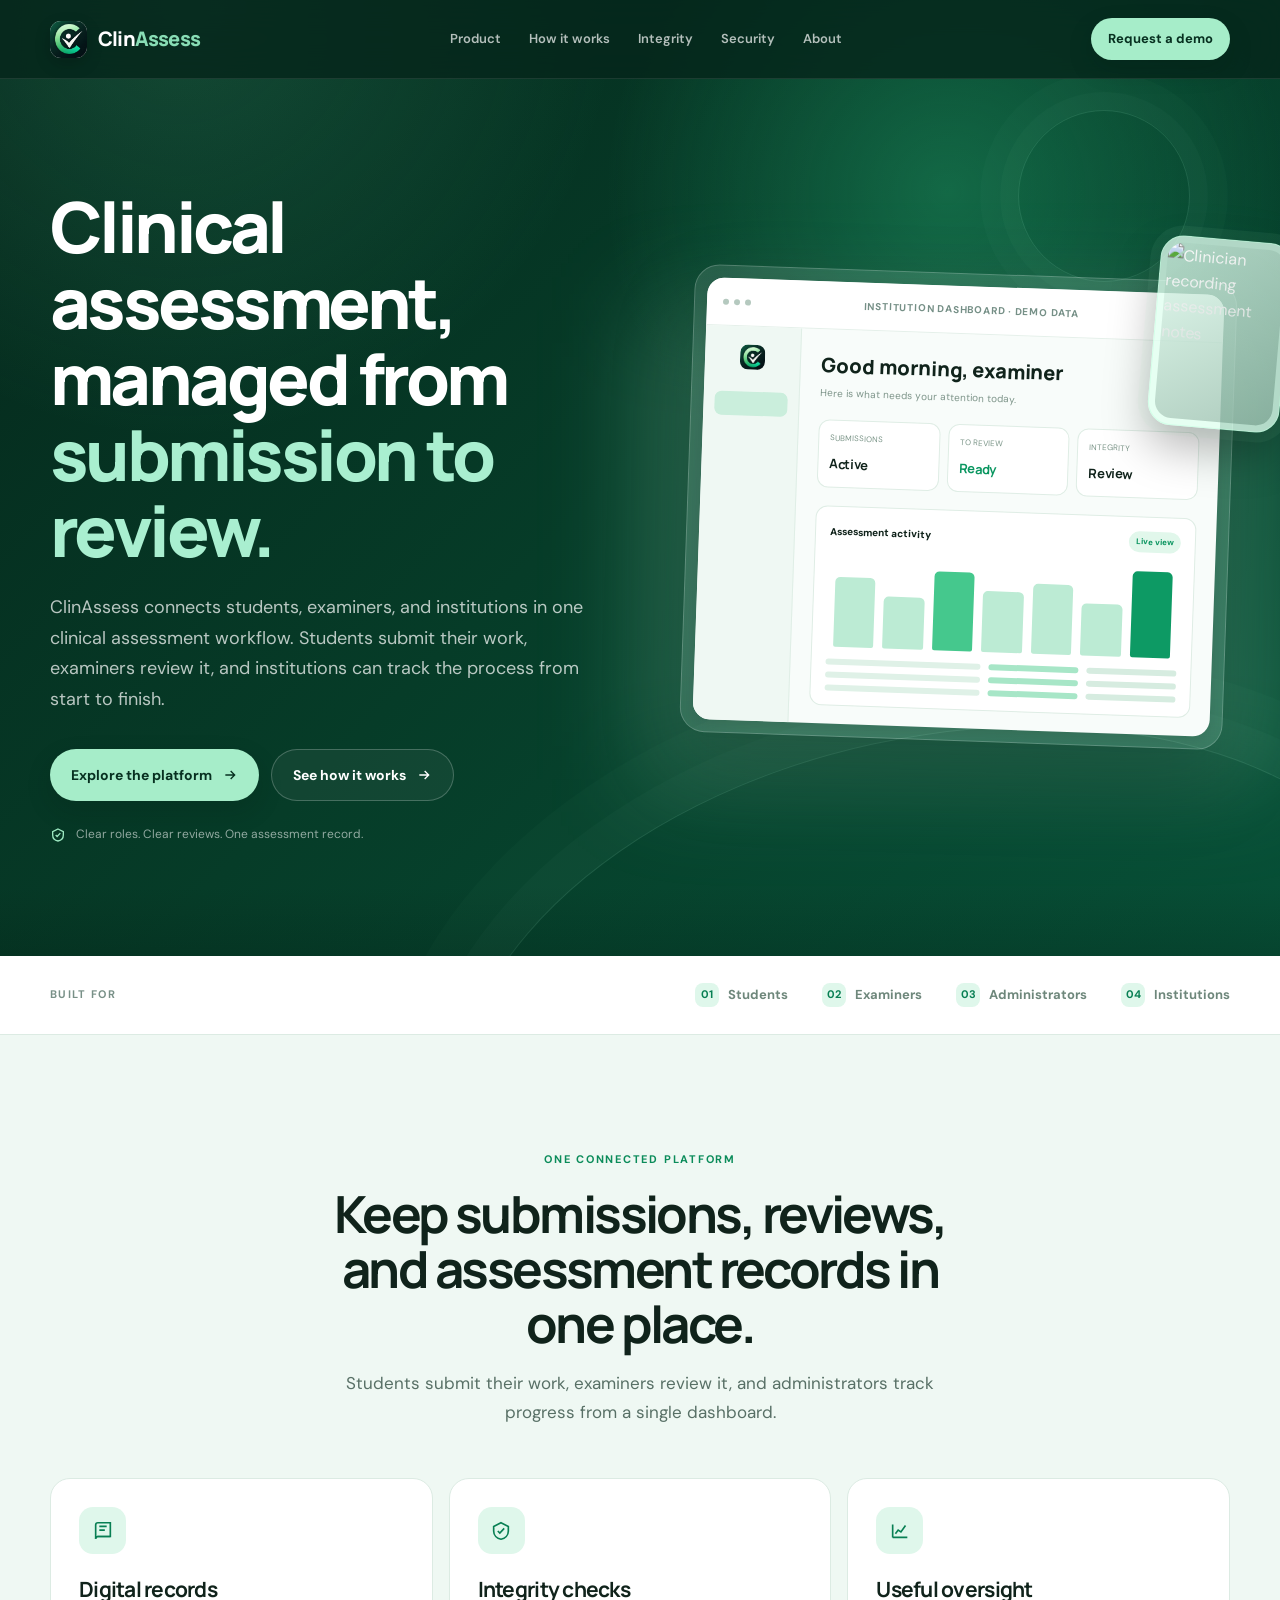
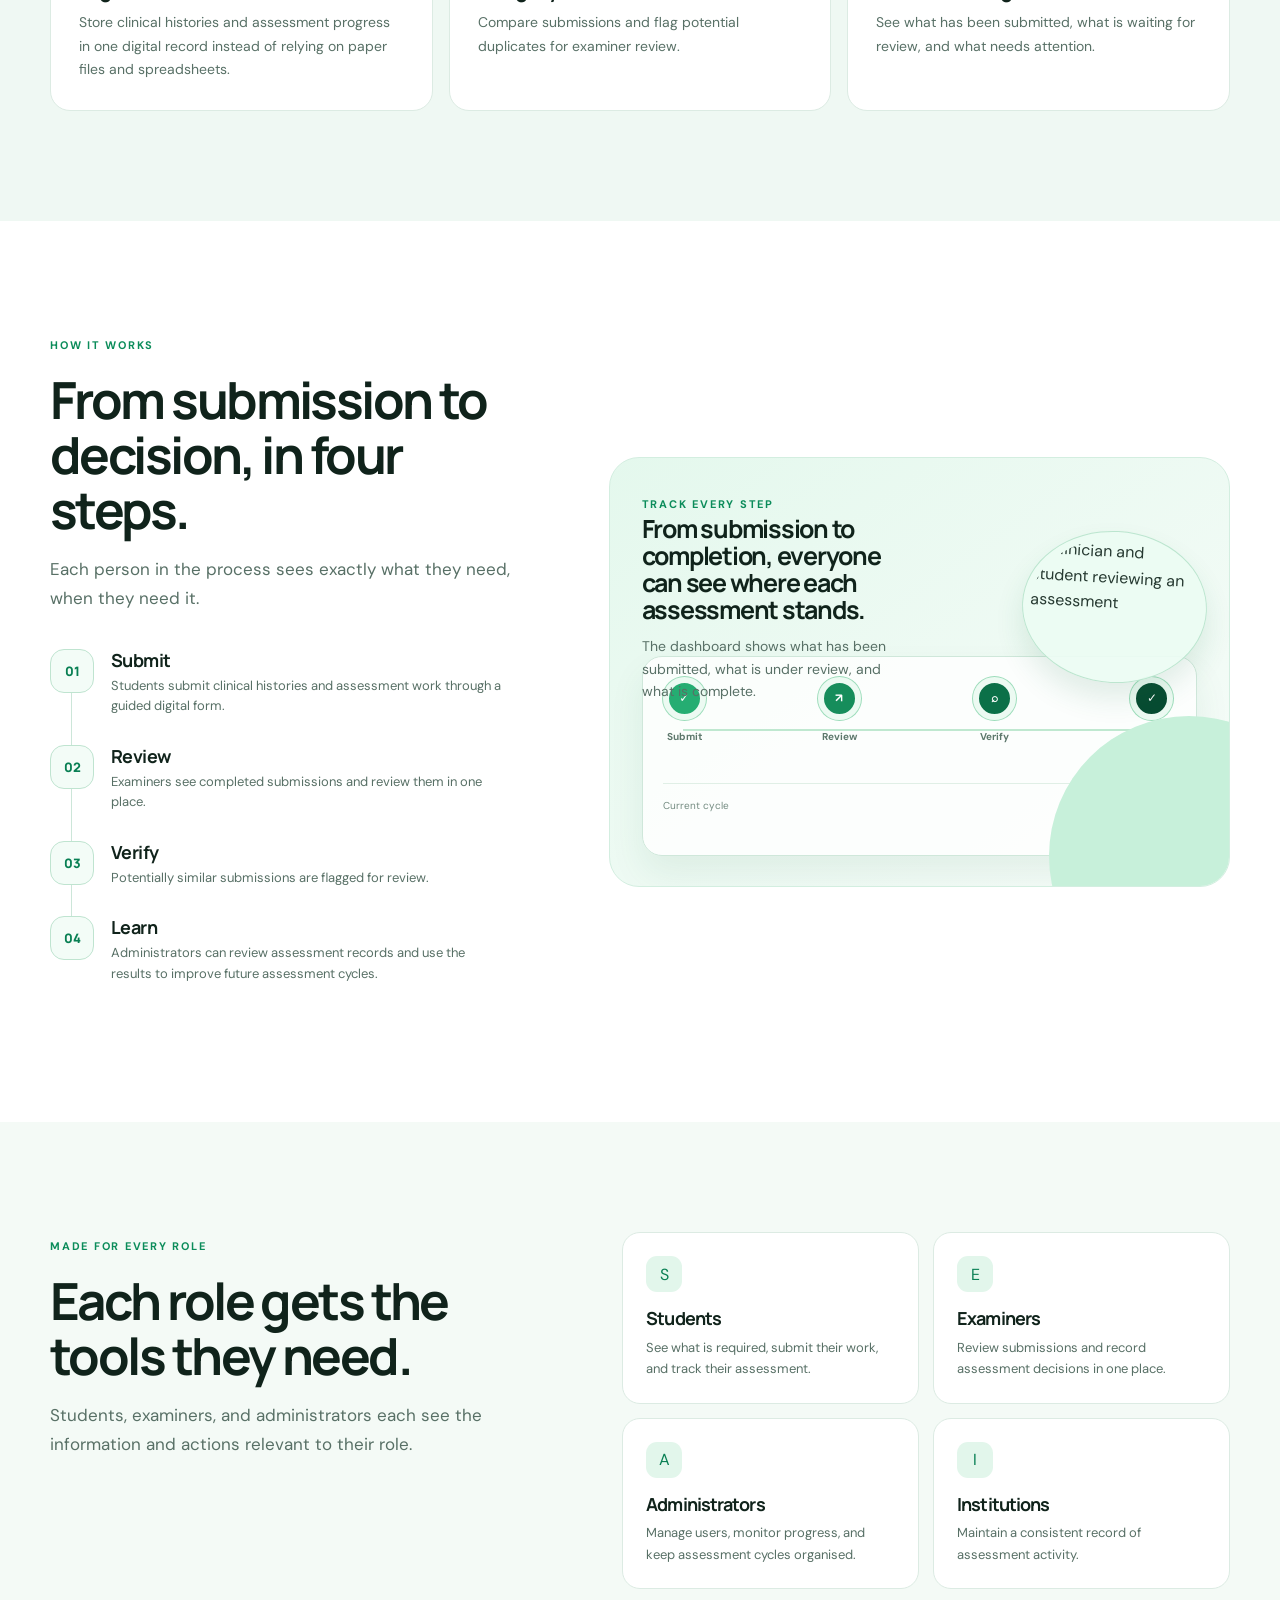
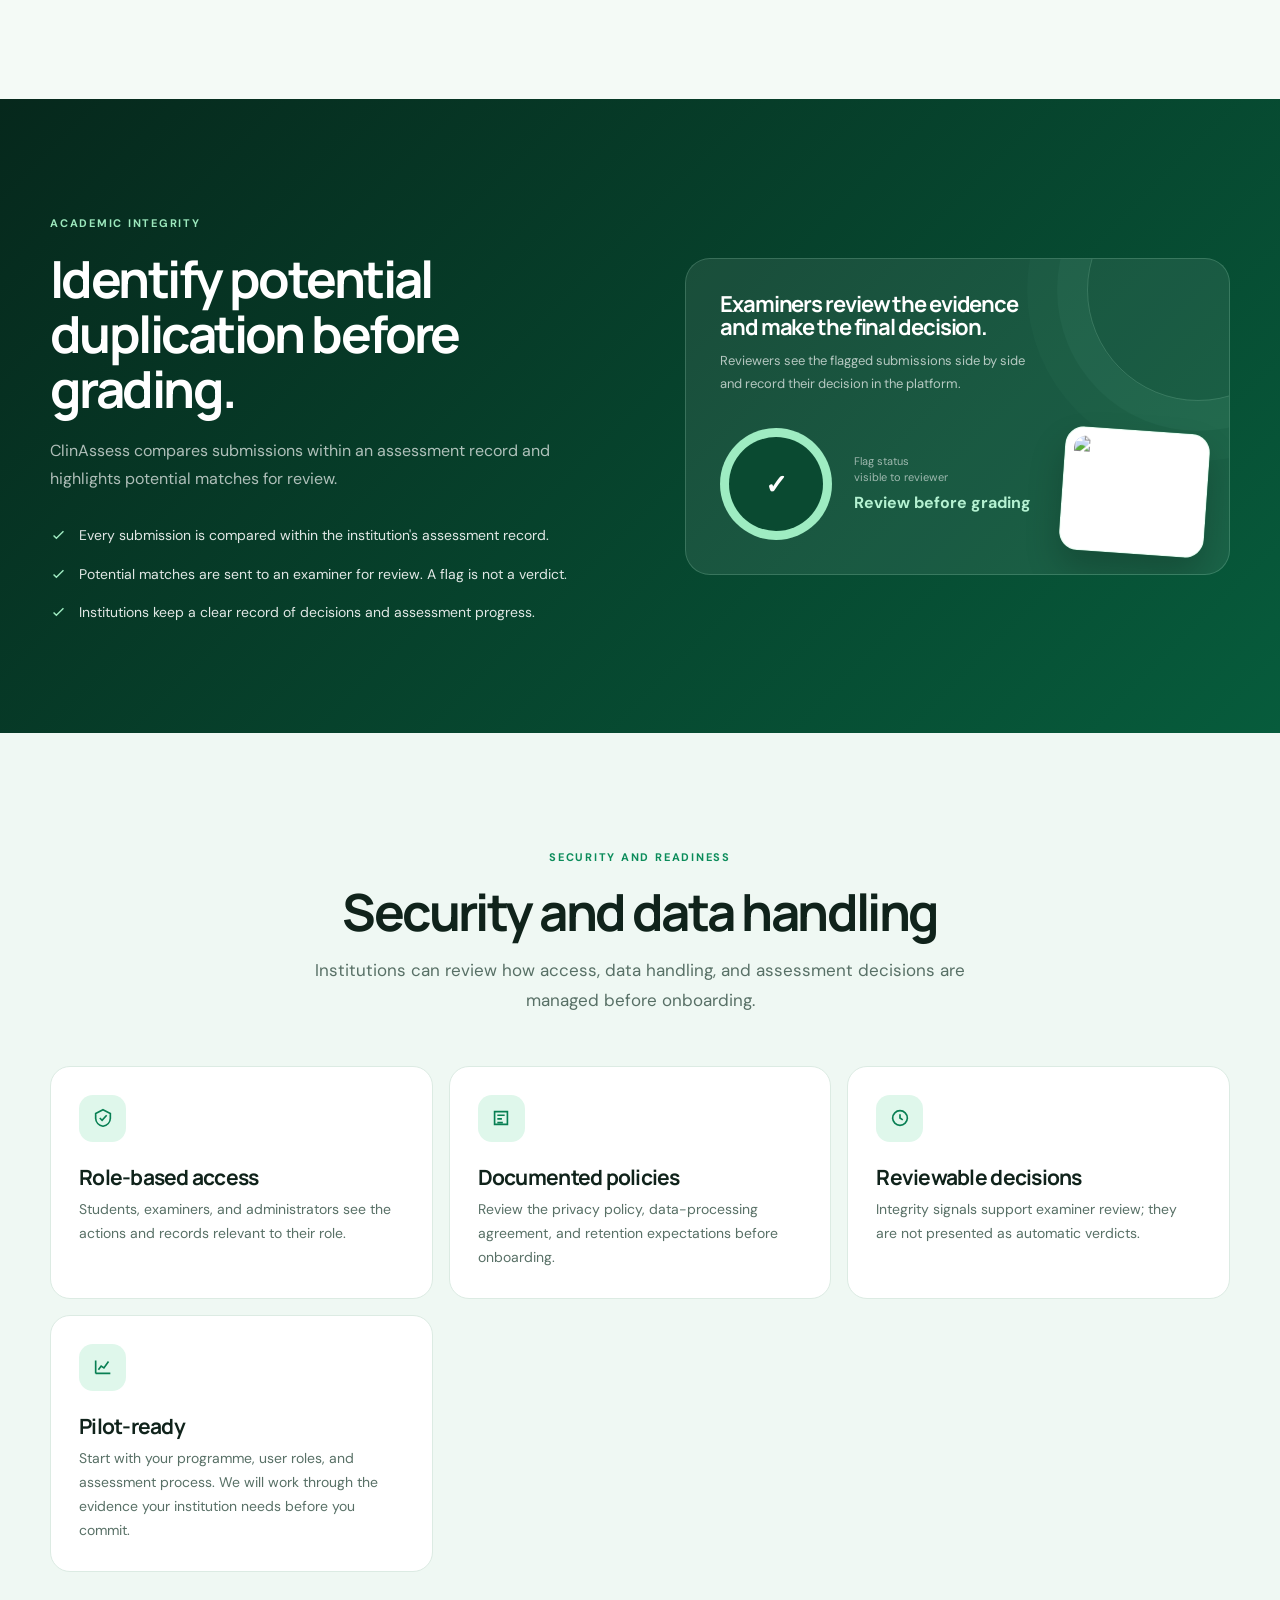
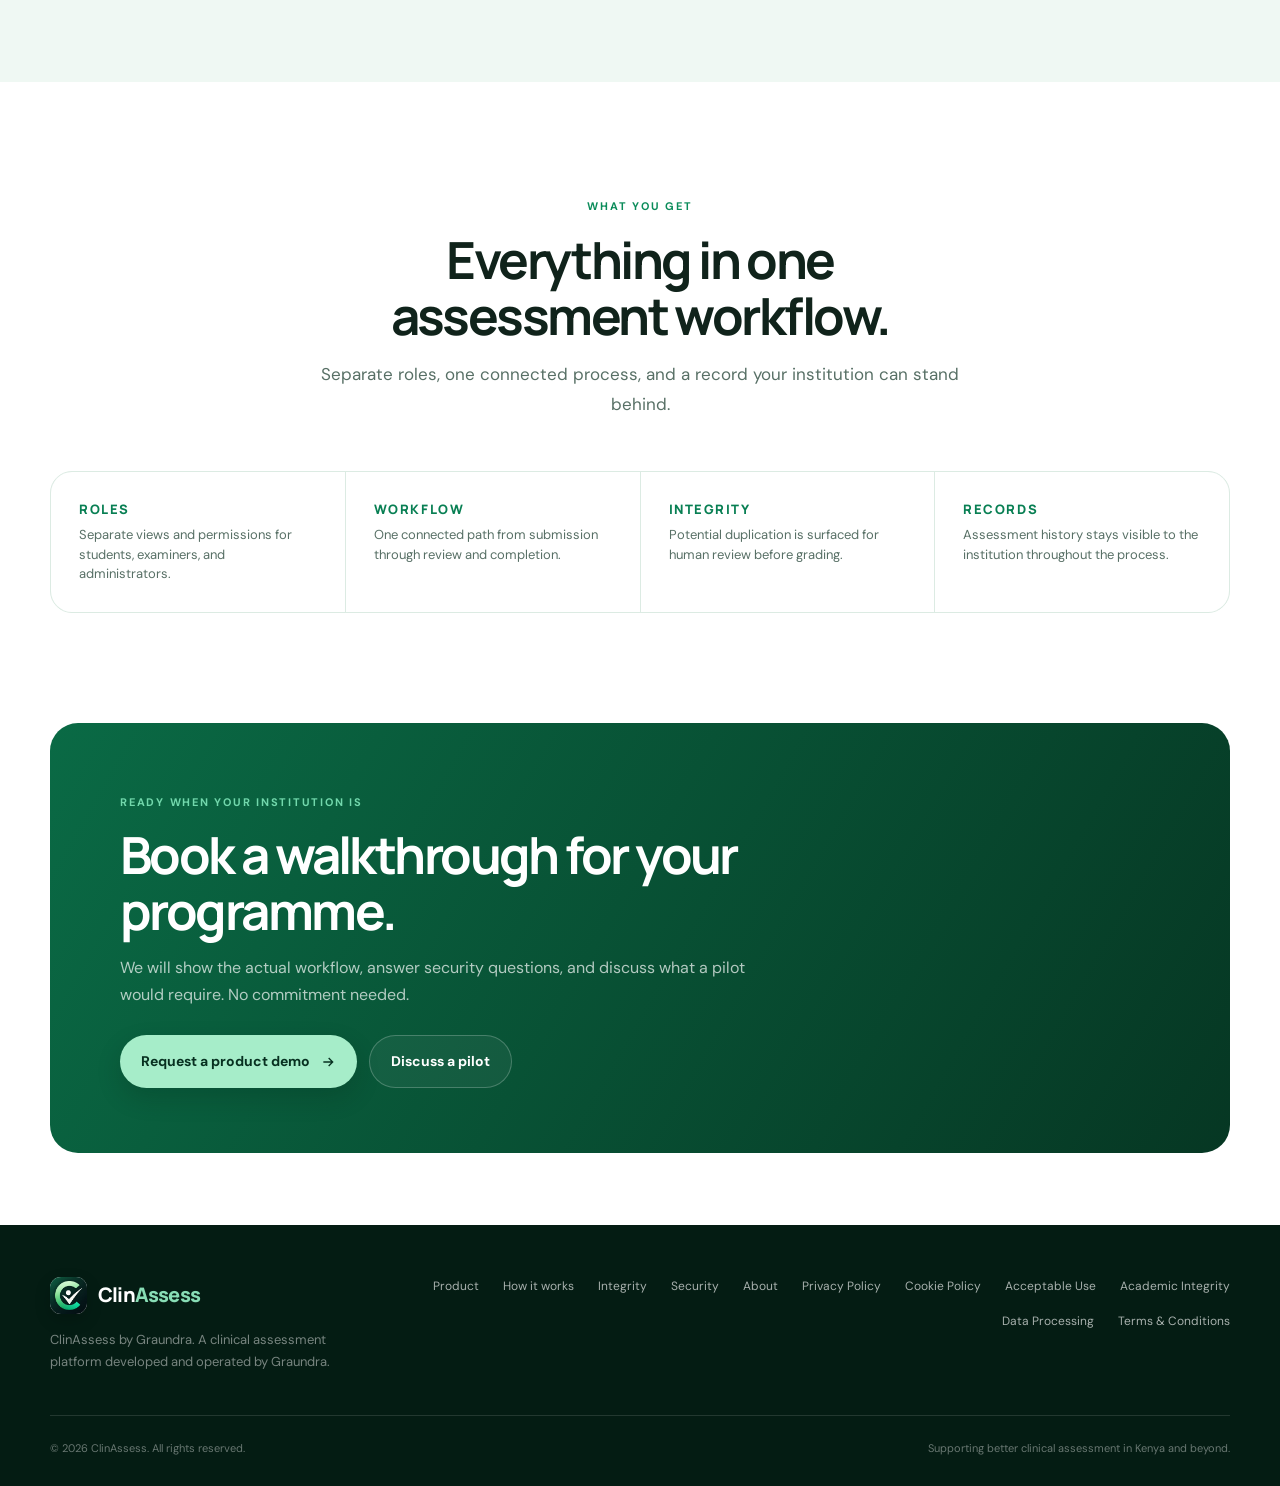
==== commit ad22cf35: "Blend supplied imagery into homepage visuals" ====
--- a/index.html
+++ b/index.html
@@ -85,7 +85,24 @@
     @media (max-width:900px){.nav-links{gap:16px}.hero-grid,.workflow-layout,.role-layout,.integrity-layout{grid-template-columns:1fr;gap:55px}.hero{padding-top:145px}.hero-copy{max-width:700px}.dashboard{max-width:680px;margin:0 auto}.role-layout{gap:35px}.integrity-card{max-width:650px}.stats-grid{grid-template-columns:repeat(2,1fr)}}
     @media (max-width:700px){.container{width:min(var(--max),calc(100% - 34px))}.nav{height:70px}.nav-links,.nav-actions{display:none}.menu-toggle{display:grid;place-items:center}.nav.open .nav-links{display:grid;position:absolute;left:17px;right:17px;top:78px;padding:18px;border-radius:18px;background:#073622;border:1px solid rgba(255,255,255,.14);box-shadow:0 22px 42px rgba(0,0,0,.22)}.nav.open .nav-actions{display:flex;position:absolute;left:17px;right:17px;top:243px;padding:0 18px 18px;border-radius:0 0 18px 18px;background:#073622;border:1px solid rgba(255,255,255,.14);border-top:0}.hero{padding:124px 0 80px;min-height:0}.hero-copy p{font-size:16px}.hero-actions{display:grid}.hero-actions .btn{width:100%}.dashboard{transform:none;padding:7px}.dash-content{grid-template-columns:66px 1fr;min-height:270px}.dash-side{padding:14px 8px}.dash-main{padding:14px}.dash-greeting{font-size:15px}.dash-stats{margin:12px 0}.dash-stat{padding:8px}.dash-stat b{font-size:15px}.bar-chart{height:78px;gap:5px}.process-visual{left:16px;right:16px;padding:13px}.workflow-card{min-height:405px;padding:24px}.feature-grid,.role-grid{grid-template-columns:1fr}.feature-grid{margin-top:32px}.trust-row{align-items:flex-start;flex-direction:column}.trust-items{flex-wrap:wrap;gap:14px 22px}.trust{padding:22px 0}.section-head p{font-size:15px}.section-head h2{font-size:36px}.workflow-layout,.integrity-layout{gap:35px}.stats-grid{grid-template-columns:1fr 1fr}.stat{padding:20px}.stat b{font-size:28px}.cta{padding-bottom:75px}.cta-panel{padding:38px 25px}.footer-top,.footer-bottom{flex-direction:column}.footer-links{justify-content:flex-start}.footer-bottom{gap:9px}.modal{padding:25px}.integrity-score{gap:15px}}
   .cta-panel:after{display:none}.cta-panel,.cta-content{min-height:0}.cta{padding-bottom:72px}
-  </style>
+  
+    /* Image-led visual accents */
+    .hero-photo{position:absolute;z-index:4;top:-34px;right:-56px;width:132px;height:190px;padding:6px;border:1px solid rgba(190,255,221,.5);border-radius:23px;background:rgba(225,255,240,.78);box-shadow:0 22px 45px rgba(0,0,0,.28),0 0 0 10px rgba(168,241,203,.06);transform:rotate(5deg);overflow:hidden}
+    .hero-photo:after{content:'';position:absolute;inset:6px;border-radius:17px;background:linear-gradient(150deg,rgba(4,48,31,.02),rgba(4,48,31,.25));pointer-events:none}
+    .hero-photo img{width:100%;height:100%;object-fit:cover;object-position:center 42%;border-radius:17px;filter:saturate(.92) contrast(1.03)}
+    .workflow-card h3,.workflow-card>p{position:relative;z-index:2;max-width:250px}
+    .workflow-art{position:absolute;z-index:1;top:73px;right:22px;width:185px;height:152px;padding:7px;border:1px solid rgba(129,202,163,.45);border-radius:50%;background:rgba(235,252,243,.9);box-shadow:0 16px 28px rgba(30,112,73,.12);transform:rotate(3deg);overflow:hidden}
+    .workflow-art img{width:100%;height:100%;object-fit:contain;border-radius:50%;mix-blend-mode:multiply;opacity:.9}
+    .integrity-card{min-height:310px;padding-right:190px}
+    .integrity-art{position:absolute;z-index:1;right:22px;bottom:20px;width:145px;height:124px;padding:8px;border:1px solid rgba(172,241,204,.34);border-radius:19px;background:#fff;box-shadow:0 18px 35px rgba(0,0,0,.2);transform:rotate(4deg);overflow:hidden}
+    .integrity-art img{width:100%;height:100%;object-fit:contain;border-radius:12px}
+    @media (max-width:700px){
+      .hero-photo{top:-38px;right:-9px;width:105px;height:150px;border-radius:18px}
+      .hero-photo:after{inset:5px;border-radius:13px}.hero-photo img{border-radius:13px}
+      .workflow-card h3,.workflow-card>p{max-width:205px}.workflow-art{top:86px;right:16px;width:145px;height:125px}
+      .integrity-card{min-height:360px;padding-right:24px;padding-bottom:155px}.integrity-art{right:20px;bottom:18px;width:135px;height:115px}
+    }
+</style>
 </head>
 <body>
   <header>
@@ -112,6 +129,7 @@
           <div class="hero-note"><svg width="16" height="16" viewBox="0 0 24 24" fill="none" stroke="currentColor" stroke-width="2"><path d="M12 3l8 4v5c0 4.8-3.4 8.2-8 9-4.6-.8-8-4.2-8-9V7l8-4Z"/><path d="m8.5 12 2.2 2.2 4.8-5"/></svg> Clear roles. Clear reviews. One assessment record.</div>
         </div>
         <div class="dashboard-wrap reveal">
+          <div class="hero-photo"><img src="clinician-notes.png" alt="Clinician recording assessment notes"></div>
           <div class="dashboard-glow"></div>
           <div class="dashboard"><div class="dashboard-inner">
             <div class="dash-top"><div class="dash-dots"><i></i><i></i><i></i></div><div class="dash-title">Institution dashboard · Demo data</div><span style="width:16px"></span></div>
@@ -134,12 +152,14 @@
     <section class="workflow" id="workflow"><div class="container workflow-layout"><div class="reveal"><div class="section-head"><span class="eyebrow" style="color:#0b8c5a">How it works</span><h2>From submission to decision, in four steps.</h2><p>Each person in the process sees exactly what they need, when they need it.</p></div>
         <div class="step-list"><div class="step"><div class="step-number">01</div><div><h3>Submit</h3><p>Students submit clinical histories and assessment work through a guided digital form.</p></div></div><div class="step"><div class="step-number">02</div><div><h3>Review</h3><p>Examiners see completed submissions and review them in one place.</p></div></div><div class="step"><div class="step-number">03</div><div><h3>Verify</h3><p>Potentially similar submissions are flagged for review.</p></div></div><div class="step"><div class="step-number">04</div><div><h3>Learn</h3><p>Administrators can review assessment records and use the results to improve future assessment cycles.</p></div></div></div>
       </div>
-      <div class="workflow-card reveal"><span class="eyebrow" style="color:#0b8c5a">Track every step</span><h3>From submission to completion, everyone can see where each assessment stands.</h3><p>The dashboard shows what has been submitted, what is under review, and what is complete.</p><div class="process-visual"><div class="process-line"></div><div class="process-nodes"><div class="process-node"><span class="node-dot">✓</span><span>Submit</span></div><div class="process-node"><span class="node-dot">↗</span><span>Review</span></div><div class="process-node"><span class="node-dot">⌕</span><span>Verify</span></div><div class="process-node"><span class="node-dot">✓</span><span>Complete</span></div></div><div class="process-note"><span>Current cycle</span><b>On track</b></div></div></div>
+      <div class="workflow-card reveal"><span class="eyebrow" style="color:#0b8c5a">Track every step</span><h3>From submission to completion, everyone can see where each assessment stands.</h3><p>The dashboard shows what has been submitted, what is under review, and what is complete.</p>
+          <div class="workflow-art"><img src="assessment-session.png" alt="Clinician and student reviewing an assessment"></div><div class="process-visual"><div class="process-line"></div><div class="process-nodes"><div class="process-node"><span class="node-dot">✓</span><span>Submit</span></div><div class="process-node"><span class="node-dot">↗</span><span>Review</span></div><div class="process-node"><span class="node-dot">⌕</span><span>Verify</span></div><div class="process-node"><span class="node-dot">✓</span><span>Complete</span></div></div><div class="process-note"><span>Current cycle</span><b>On track</b></div></div></div>
     </div></section>
 
     <section class="roles"><div class="container role-layout"><div class="section-head reveal"><span class="eyebrow" style="color:#0b8c5a">Made for every role</span><h2>Each role gets the tools they need.</h2><p>Students, examiners, and administrators each see the information and actions relevant to their role.</p></div><div class="role-grid"><article class="role-card reveal"><div class="role-icon">S</div><h3>Students</h3><p>See what is required, submit their work, and track their assessment.</p></article><article class="role-card reveal"><div class="role-icon">E</div><h3>Examiners</h3><p>Review submissions and record assessment decisions in one place.</p></article><article class="role-card reveal"><div class="role-icon">A</div><h3>Administrators</h3><p>Manage users, monitor progress, and keep assessment cycles organised.</p></article><article class="role-card reveal"><div class="role-icon">I</div><h3>Institutions</h3><p>Maintain a consistent record of assessment activity.</p></article></div></div></section>
 
-    <section class="integrity" id="integrity"><div class="container integrity-layout"><div class="reveal"><span class="eyebrow">Academic integrity</span><h2>Identify potential duplication before grading.</h2><p>ClinAssess compares submissions within an assessment record and highlights potential matches for review.</p><ul class="check-list"><li><svg width="17" height="17" viewBox="0 0 24 24" fill="none" stroke="currentColor" stroke-width="2"><path d="m5 12 4 4L19 6"/></svg><span>Every submission is compared within the institution's assessment record.</span></li><li><svg width="17" height="17" viewBox="0 0 24 24" fill="none" stroke="currentColor" stroke-width="2"><path d="m5 12 4 4L19 6"/></svg><span>Potential matches are sent to an examiner for review. A flag is not a verdict.</span></li><li><svg width="17" height="17" viewBox="0 0 24 24" fill="none" stroke="currentColor" stroke-width="2"><path d="m5 12 4 4L19 6"/></svg><span>Institutions keep a clear record of decisions and assessment progress.</span></li></ul></div><div class="integrity-card reveal"><h3>Examiners review the evidence and make the final decision.</h3><p>Reviewers see the flagged submissions side by side and record their decision in the platform.</p><div class="integrity-score"><div class="score-ring"><b>✓</b></div><div><small>Flag status<br>visible to reviewer</small><strong>Review before grading</strong></div></div></div></div></section>
+    <section class="integrity" id="integrity"><div class="container integrity-layout"><div class="reveal"><span class="eyebrow">Academic integrity</span><h2>Identify potential duplication before grading.</h2><p>ClinAssess compares submissions within an assessment record and highlights potential matches for review.</p><ul class="check-list"><li><svg width="17" height="17" viewBox="0 0 24 24" fill="none" stroke="currentColor" stroke-width="2"><path d="m5 12 4 4L19 6"/></svg><span>Every submission is compared within the institution's assessment record.</span></li><li><svg width="17" height="17" viewBox="0 0 24 24" fill="none" stroke="currentColor" stroke-width="2"><path d="m5 12 4 4L19 6"/></svg><span>Potential matches are sent to an examiner for review. A flag is not a verdict.</span></li><li><svg width="17" height="17" viewBox="0 0 24 24" fill="none" stroke="currentColor" stroke-width="2"><path d="m5 12 4 4L19 6"/></svg><span>Institutions keep a clear record of decisions and assessment progress.</span></li></ul></div><div class="integrity-card reveal"><h3>Examiners review the evidence and make the final decision.</h3><p>Reviewers see the flagged submissions side by side and record their decision in the platform.</p><div class="integrity-score"><div class="score-ring"><b>✓</b></div><div><small>Flag status<br>visible to reviewer</small><strong>Review before grading</strong></div></div>
+          <div class="integrity-art"><img src="medical-record.png" alt="Digital medical assessment record"></div></div></div></section>
 
     <section class="soft-section" id="security"><div class="container"><div class="section-head center reveal"><span class="eyebrow" style="color:#0b8c5a">Security and readiness</span><h2>Security and data handling</h2><p>Institutions can review how access, data handling, and assessment decisions are managed before onboarding.</p></div><div class="feature-grid"><article class="feature-card reveal"><div class="icon-box"><svg width="22" height="22" viewBox="0 0 24 24" fill="none" stroke="currentColor" stroke-width="1.8"><path d="M12 3 20 7v5c0 4.8-3.4 8.2-8 9-4.6-.8-8-4.2-8-9V7l8-4Z"/><path d="M8.5 12 11 14.5 16 9"/></svg></div><h3>Role-based access</h3><p>Students, examiners, and administrators see the actions and records relevant to their role.</p></article><article class="feature-card reveal"><div class="icon-box"><svg width="22" height="22" viewBox="0 0 24 24" fill="none" stroke="currentColor" stroke-width="1.8"><path d="M5 5h14v14H5z"/><path d="M8 9h8M8 13h5M8 17h6"/></svg></div><h3>Documented policies</h3><p>Review the privacy policy, data-processing agreement, and retention expectations before onboarding.</p></article><article class="feature-card reveal"><div class="icon-box"><svg width="22" height="22" viewBox="0 0 24 24" fill="none" stroke="currentColor" stroke-width="1.8"><circle cx="12" cy="12" r="8"/><path d="M12 8v4l3 2"/></svg></div><h3>Reviewable decisions</h3><p>Integrity signals support examiner review; they are not presented as automatic verdicts.</p></article><article class="feature-card reveal"><div class="icon-box"><svg width="22" height="22" viewBox="0 0 24 24" fill="none" stroke="currentColor" stroke-width="1.8"><path d="M4 19V5M4 19h16"/><path d="m7 15 3-4 3 2 5-7"/></svg></div><h3>Pilot-ready</h3><p>Start with your programme, user roles, and assessment process. We will work through the evidence your institution needs before you commit.</p></article></div></div></section>
 
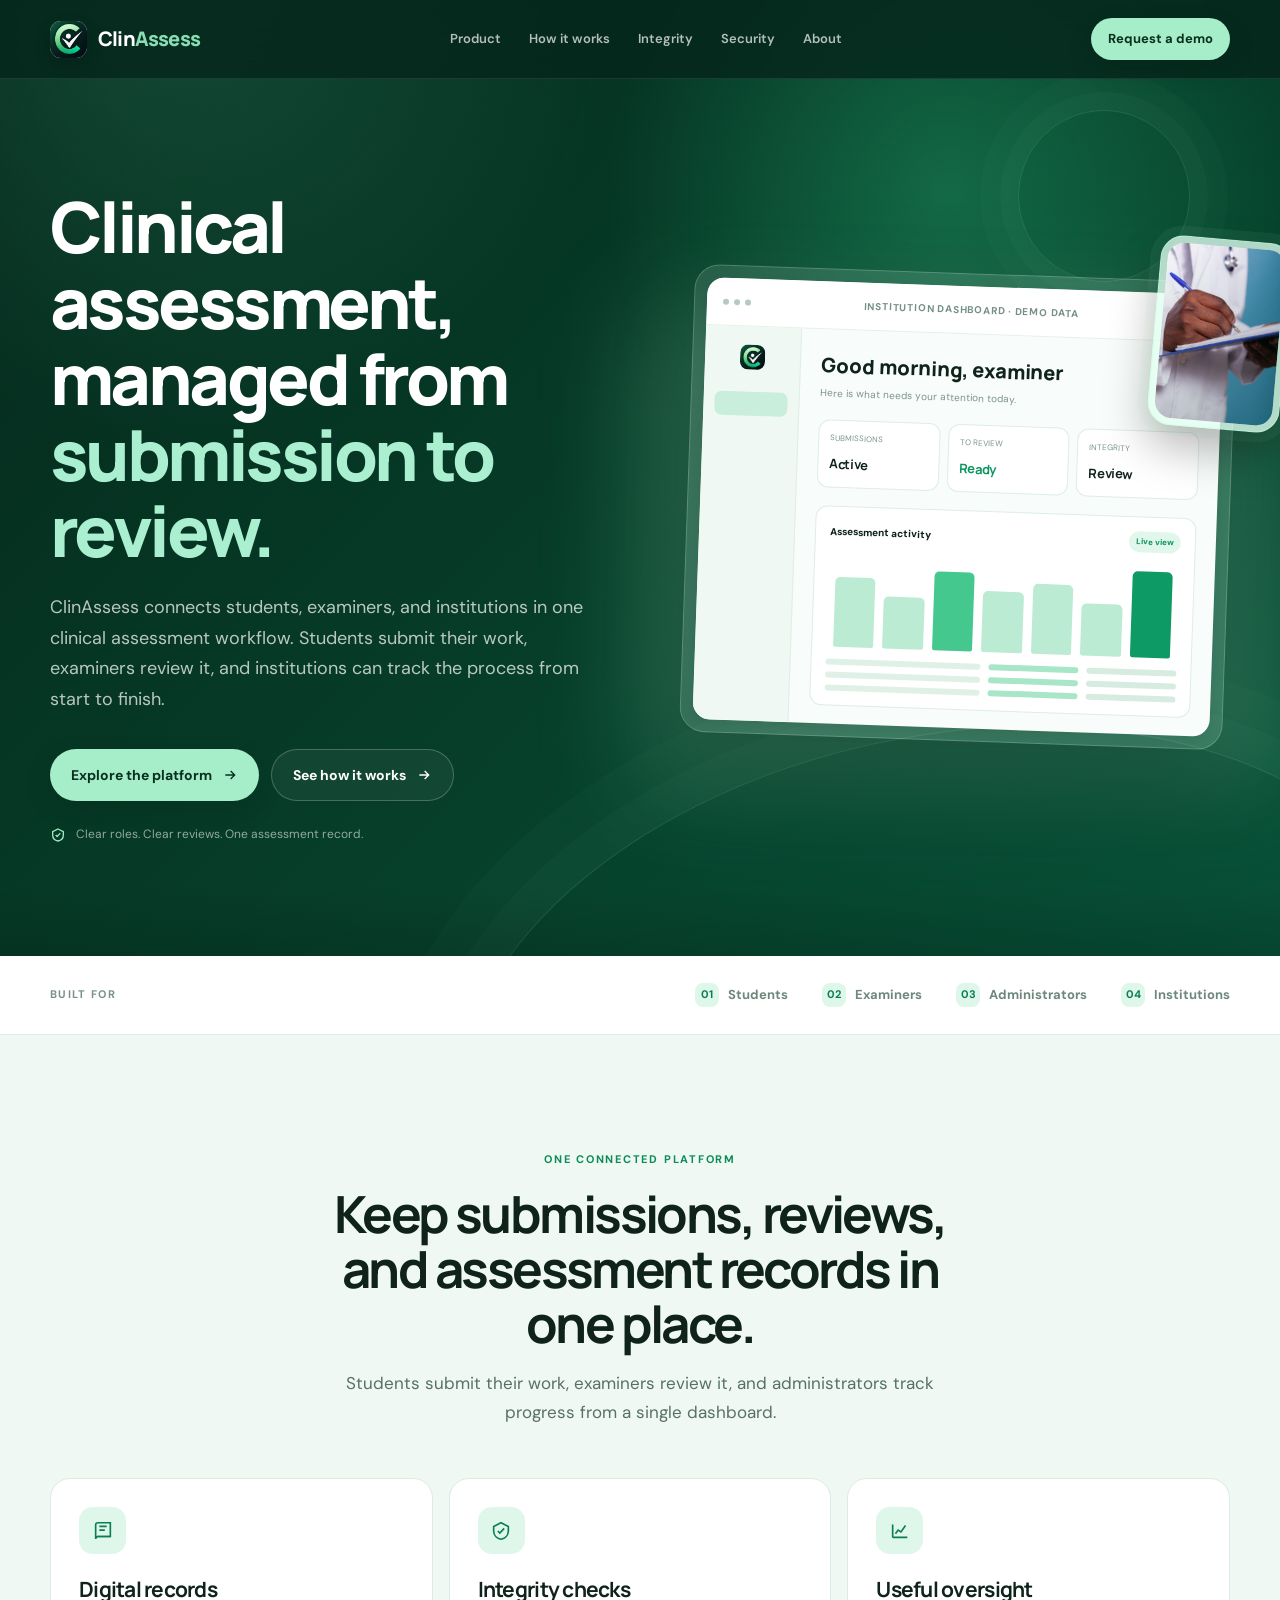
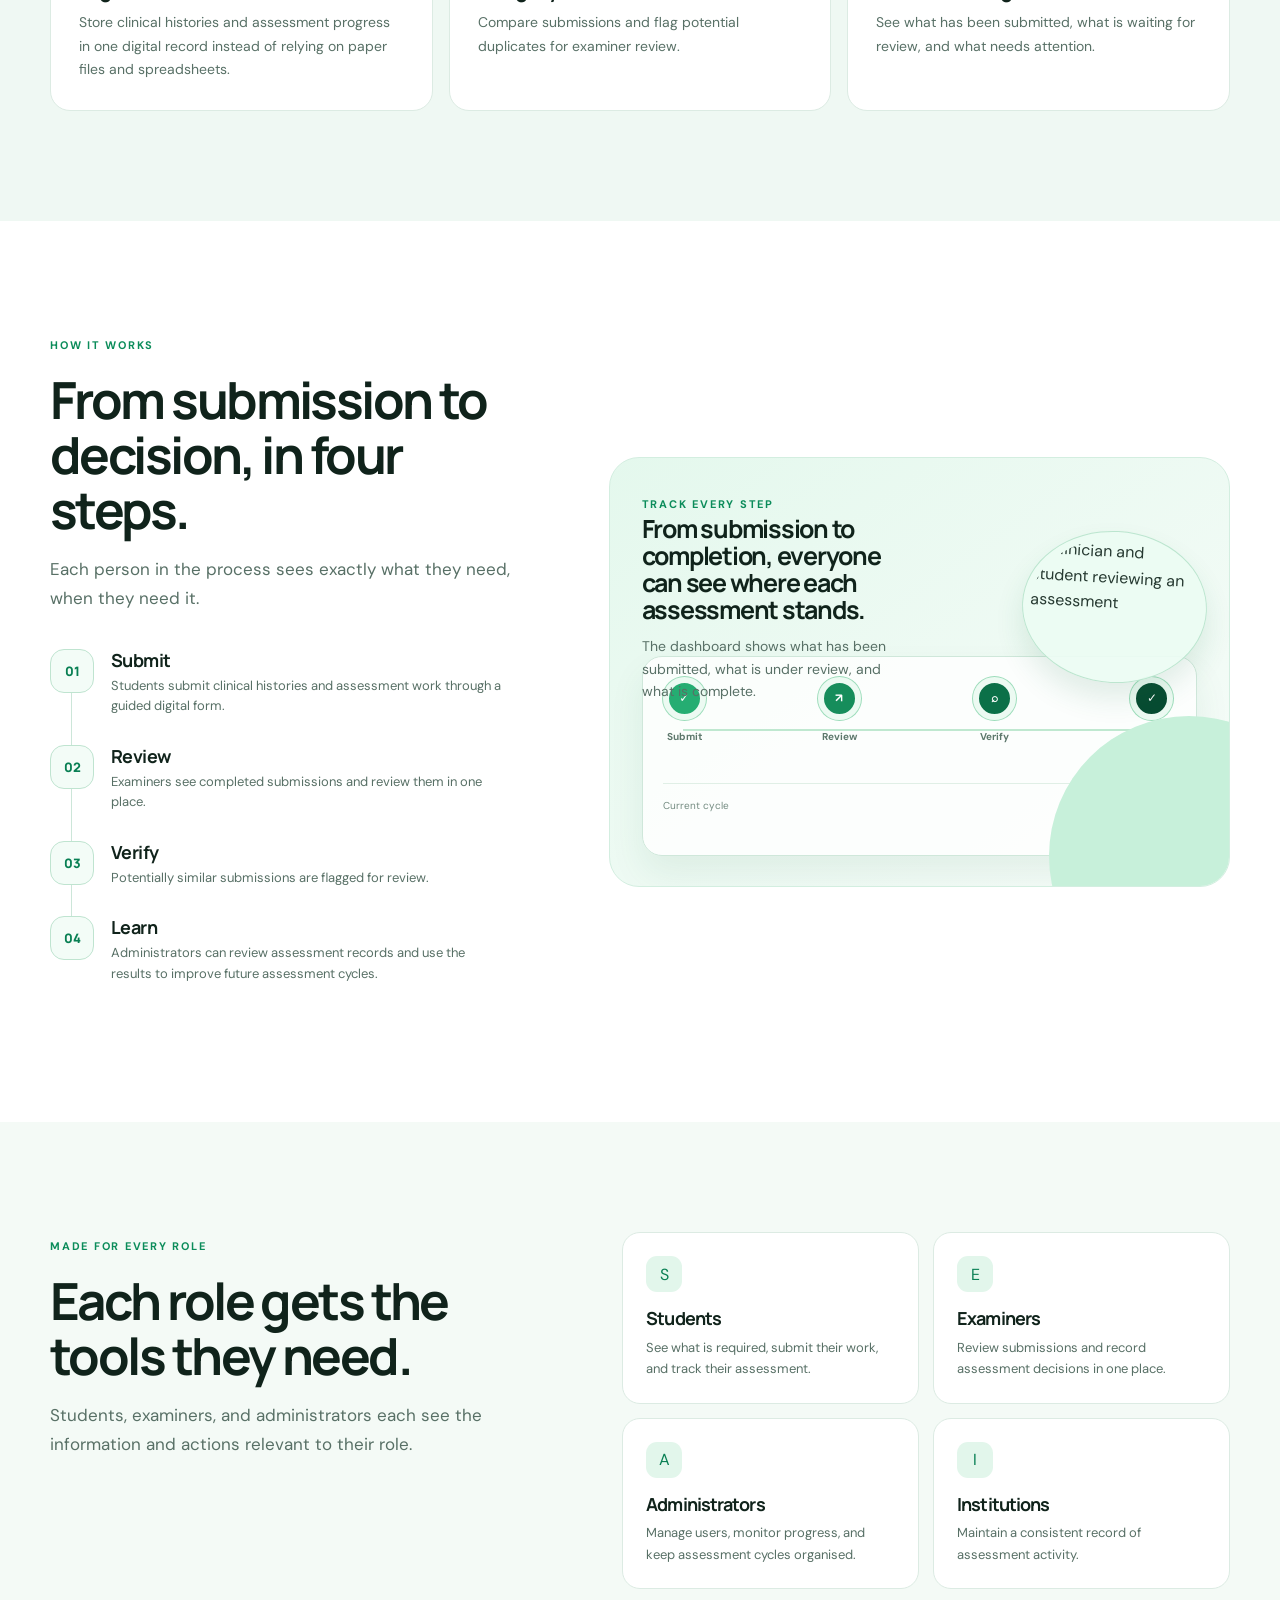
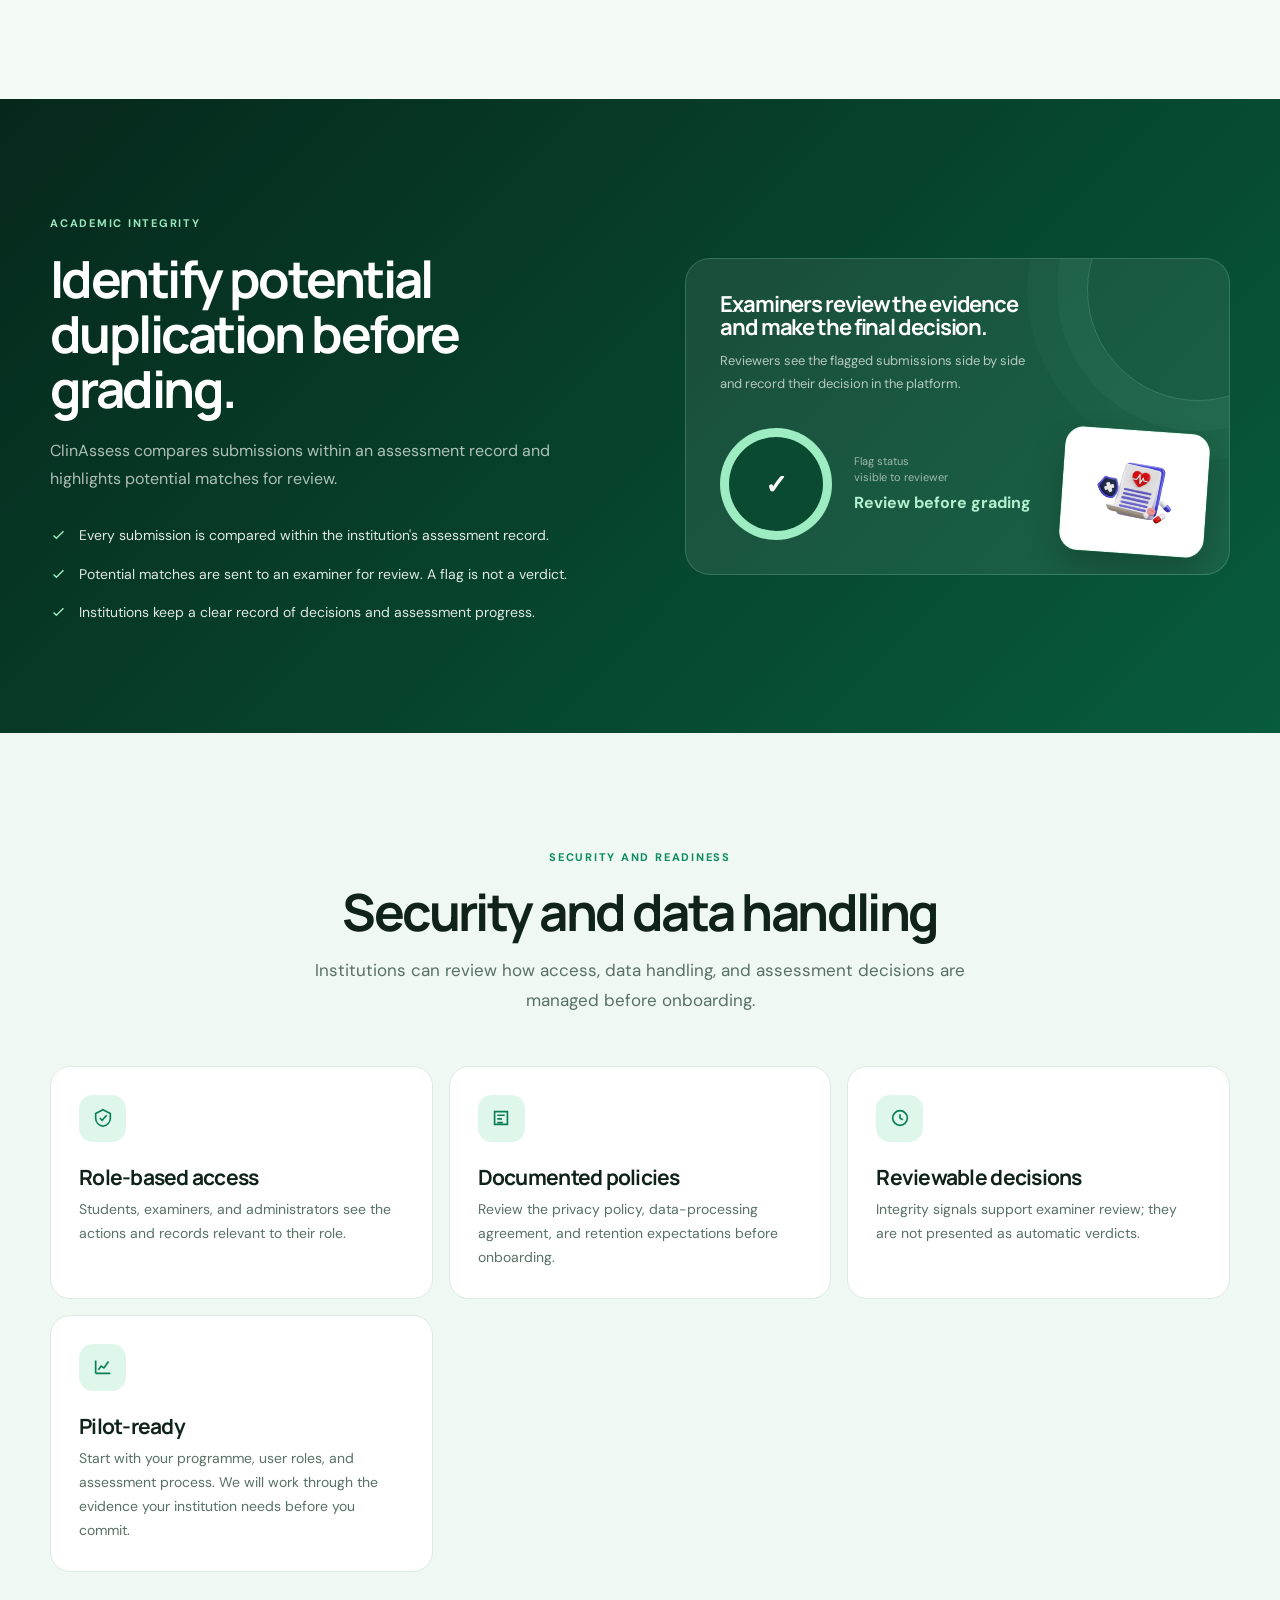
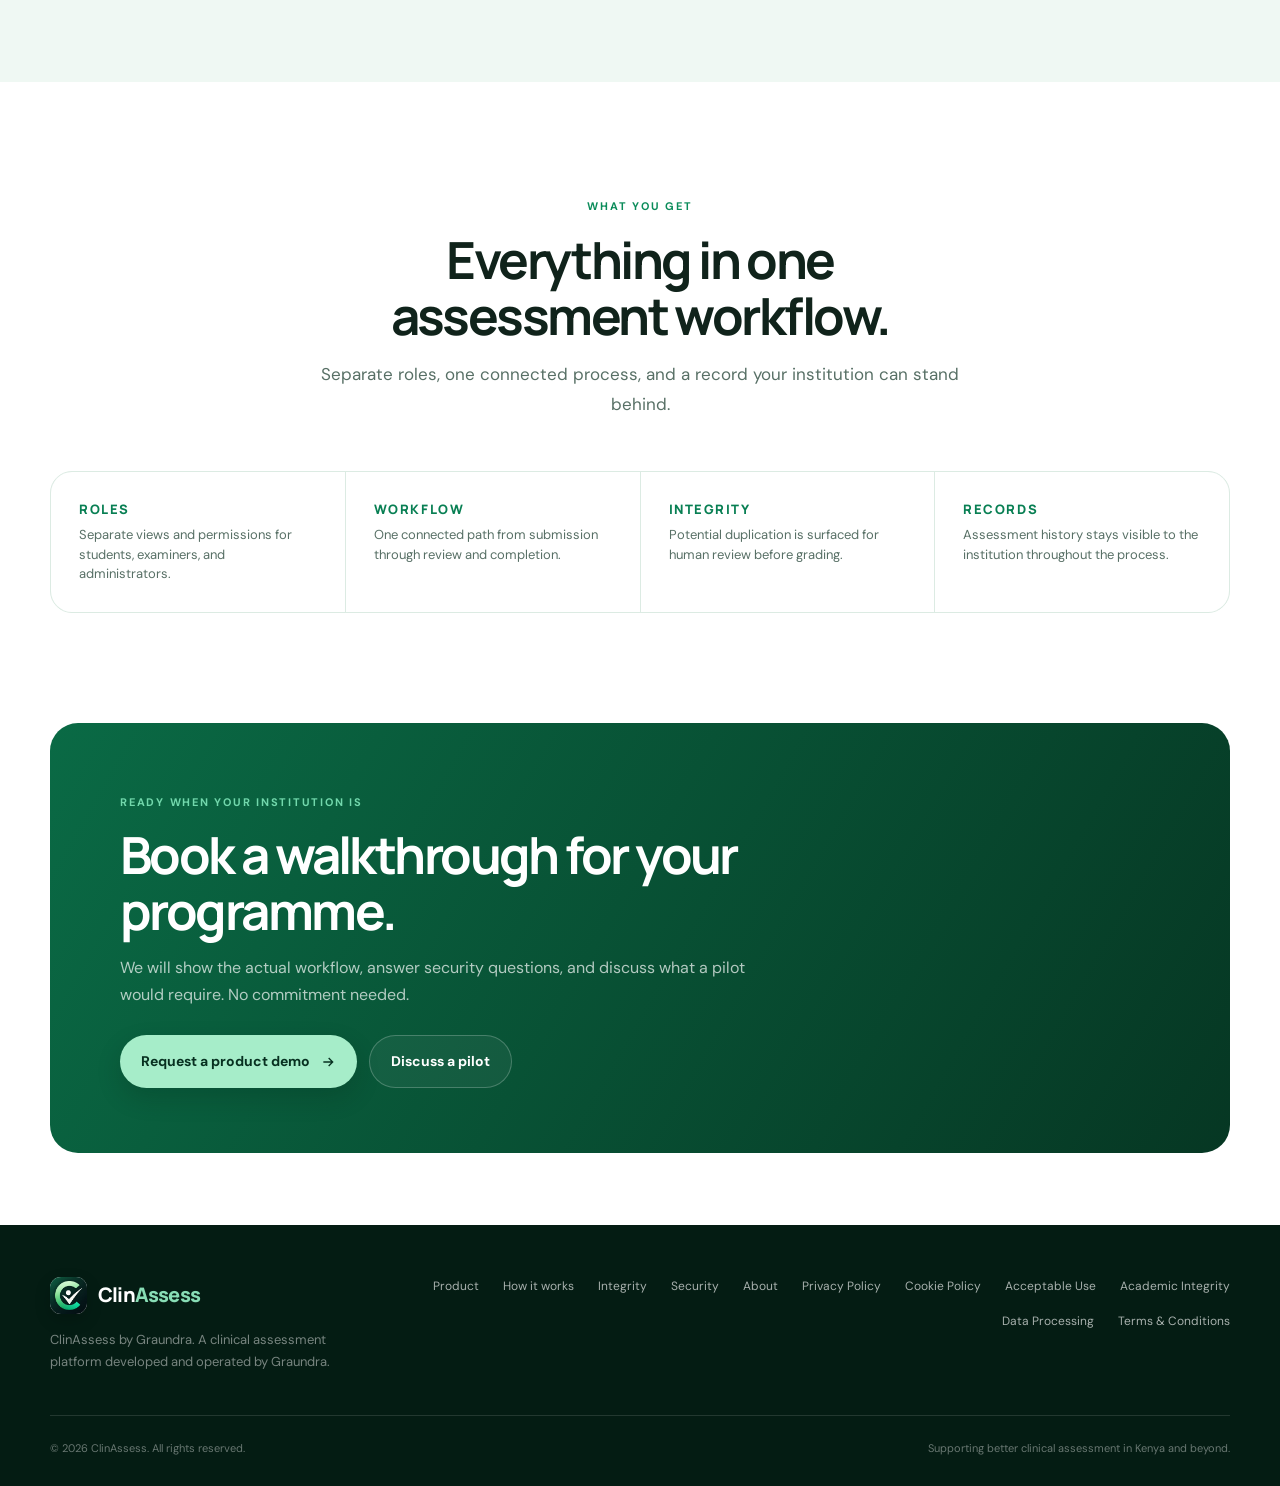
==== commit 78967c5f: "Use valid optimized image assets on homepage" ====
--- a/index.html
+++ b/index.html
@@ -122,14 +122,14 @@
   <main>
     <section class="hero">
       <div class="container hero-grid">
-        <div class="hero-copy reveal">
+        <div class="hero-copy">
           <h1>Clinical assessment, managed from <em>submission to review.</em></h1>
           <p>ClinAssess connects students, examiners, and institutions in one clinical assessment workflow. Students submit their work, examiners review it, and institutions can track the process from start to finish.</p>
           <div class="hero-actions"><a class="btn btn-primary" href="/product">Explore the platform <svg class="arrow" viewBox="0 0 24 24" fill="none" stroke="currentColor" stroke-width="2"><path d="M5 12h13M13 6l6 6-6 6"/></svg></a><a class="btn btn-outline" href="/how-it-works">See how it works <svg class="arrow" viewBox="0 0 24 24" fill="none" stroke="currentColor" stroke-width="2"><path d="M5 12h13M13 6l6 6-6 6"/></svg></a></div>
           <div class="hero-note"><svg width="16" height="16" viewBox="0 0 24 24" fill="none" stroke="currentColor" stroke-width="2"><path d="M12 3l8 4v5c0 4.8-3.4 8.2-8 9-4.6-.8-8-4.2-8-9V7l8-4Z"/><path d="m8.5 12 2.2 2.2 4.8-5"/></svg> Clear roles. Clear reviews. One assessment record.</div>
         </div>
-        <div class="dashboard-wrap reveal">
-          <div class="hero-photo"><img src="clinician-notes.png" alt="Clinician recording assessment notes"></div>
+        <div class="dashboard-wrap">
+          <div class="hero-photo"><img src="clinician-notes.jpg" alt="Clinician recording assessment notes"></div>
           <div class="dashboard-glow"></div>
           <div class="dashboard"><div class="dashboard-inner">
             <div class="dash-top"><div class="dash-dots"><i></i><i></i><i></i></div><div class="dash-title">Institution dashboard · Demo data</div><span style="width:16px"></span></div>
@@ -153,13 +153,13 @@
         <div class="step-list"><div class="step"><div class="step-number">01</div><div><h3>Submit</h3><p>Students submit clinical histories and assessment work through a guided digital form.</p></div></div><div class="step"><div class="step-number">02</div><div><h3>Review</h3><p>Examiners see completed submissions and review them in one place.</p></div></div><div class="step"><div class="step-number">03</div><div><h3>Verify</h3><p>Potentially similar submissions are flagged for review.</p></div></div><div class="step"><div class="step-number">04</div><div><h3>Learn</h3><p>Administrators can review assessment records and use the results to improve future assessment cycles.</p></div></div></div>
       </div>
       <div class="workflow-card reveal"><span class="eyebrow" style="color:#0b8c5a">Track every step</span><h3>From submission to completion, everyone can see where each assessment stands.</h3><p>The dashboard shows what has been submitted, what is under review, and what is complete.</p>
-          <div class="workflow-art"><img src="assessment-session.png" alt="Clinician and student reviewing an assessment"></div><div class="process-visual"><div class="process-line"></div><div class="process-nodes"><div class="process-node"><span class="node-dot">✓</span><span>Submit</span></div><div class="process-node"><span class="node-dot">↗</span><span>Review</span></div><div class="process-node"><span class="node-dot">⌕</span><span>Verify</span></div><div class="process-node"><span class="node-dot">✓</span><span>Complete</span></div></div><div class="process-note"><span>Current cycle</span><b>On track</b></div></div></div>
+          <div class="workflow-art"><img src="assessment-session.jpg" alt="Clinician and student reviewing an assessment"></div><div class="process-visual"><div class="process-line"></div><div class="process-nodes"><div class="process-node"><span class="node-dot">✓</span><span>Submit</span></div><div class="process-node"><span class="node-dot">↗</span><span>Review</span></div><div class="process-node"><span class="node-dot">⌕</span><span>Verify</span></div><div class="process-node"><span class="node-dot">✓</span><span>Complete</span></div></div><div class="process-note"><span>Current cycle</span><b>On track</b></div></div></div>
     </div></section>
 
     <section class="roles"><div class="container role-layout"><div class="section-head reveal"><span class="eyebrow" style="color:#0b8c5a">Made for every role</span><h2>Each role gets the tools they need.</h2><p>Students, examiners, and administrators each see the information and actions relevant to their role.</p></div><div class="role-grid"><article class="role-card reveal"><div class="role-icon">S</div><h3>Students</h3><p>See what is required, submit their work, and track their assessment.</p></article><article class="role-card reveal"><div class="role-icon">E</div><h3>Examiners</h3><p>Review submissions and record assessment decisions in one place.</p></article><article class="role-card reveal"><div class="role-icon">A</div><h3>Administrators</h3><p>Manage users, monitor progress, and keep assessment cycles organised.</p></article><article class="role-card reveal"><div class="role-icon">I</div><h3>Institutions</h3><p>Maintain a consistent record of assessment activity.</p></article></div></div></section>
 
     <section class="integrity" id="integrity"><div class="container integrity-layout"><div class="reveal"><span class="eyebrow">Academic integrity</span><h2>Identify potential duplication before grading.</h2><p>ClinAssess compares submissions within an assessment record and highlights potential matches for review.</p><ul class="check-list"><li><svg width="17" height="17" viewBox="0 0 24 24" fill="none" stroke="currentColor" stroke-width="2"><path d="m5 12 4 4L19 6"/></svg><span>Every submission is compared within the institution's assessment record.</span></li><li><svg width="17" height="17" viewBox="0 0 24 24" fill="none" stroke="currentColor" stroke-width="2"><path d="m5 12 4 4L19 6"/></svg><span>Potential matches are sent to an examiner for review. A flag is not a verdict.</span></li><li><svg width="17" height="17" viewBox="0 0 24 24" fill="none" stroke="currentColor" stroke-width="2"><path d="m5 12 4 4L19 6"/></svg><span>Institutions keep a clear record of decisions and assessment progress.</span></li></ul></div><div class="integrity-card reveal"><h3>Examiners review the evidence and make the final decision.</h3><p>Reviewers see the flagged submissions side by side and record their decision in the platform.</p><div class="integrity-score"><div class="score-ring"><b>✓</b></div><div><small>Flag status<br>visible to reviewer</small><strong>Review before grading</strong></div></div>
-          <div class="integrity-art"><img src="medical-record.png" alt="Digital medical assessment record"></div></div></div></section>
+          <div class="integrity-art"><img src="medical-record.jpg" alt="Digital medical assessment record"></div></div></div></section>
 
     <section class="soft-section" id="security"><div class="container"><div class="section-head center reveal"><span class="eyebrow" style="color:#0b8c5a">Security and readiness</span><h2>Security and data handling</h2><p>Institutions can review how access, data handling, and assessment decisions are managed before onboarding.</p></div><div class="feature-grid"><article class="feature-card reveal"><div class="icon-box"><svg width="22" height="22" viewBox="0 0 24 24" fill="none" stroke="currentColor" stroke-width="1.8"><path d="M12 3 20 7v5c0 4.8-3.4 8.2-8 9-4.6-.8-8-4.2-8-9V7l8-4Z"/><path d="M8.5 12 11 14.5 16 9"/></svg></div><h3>Role-based access</h3><p>Students, examiners, and administrators see the actions and records relevant to their role.</p></article><article class="feature-card reveal"><div class="icon-box"><svg width="22" height="22" viewBox="0 0 24 24" fill="none" stroke="currentColor" stroke-width="1.8"><path d="M5 5h14v14H5z"/><path d="M8 9h8M8 13h5M8 17h6"/></svg></div><h3>Documented policies</h3><p>Review the privacy policy, data-processing agreement, and retention expectations before onboarding.</p></article><article class="feature-card reveal"><div class="icon-box"><svg width="22" height="22" viewBox="0 0 24 24" fill="none" stroke="currentColor" stroke-width="1.8"><circle cx="12" cy="12" r="8"/><path d="M12 8v4l3 2"/></svg></div><h3>Reviewable decisions</h3><p>Integrity signals support examiner review; they are not presented as automatic verdicts.</p></article><article class="feature-card reveal"><div class="icon-box"><svg width="22" height="22" viewBox="0 0 24 24" fill="none" stroke="currentColor" stroke-width="1.8"><path d="M4 19V5M4 19h16"/><path d="m7 15 3-4 3 2 5-7"/></svg></div><h3>Pilot-ready</h3><p>Start with your programme, user roles, and assessment process. We will work through the evidence your institution needs before you commit.</p></article></div></div></section>
 
